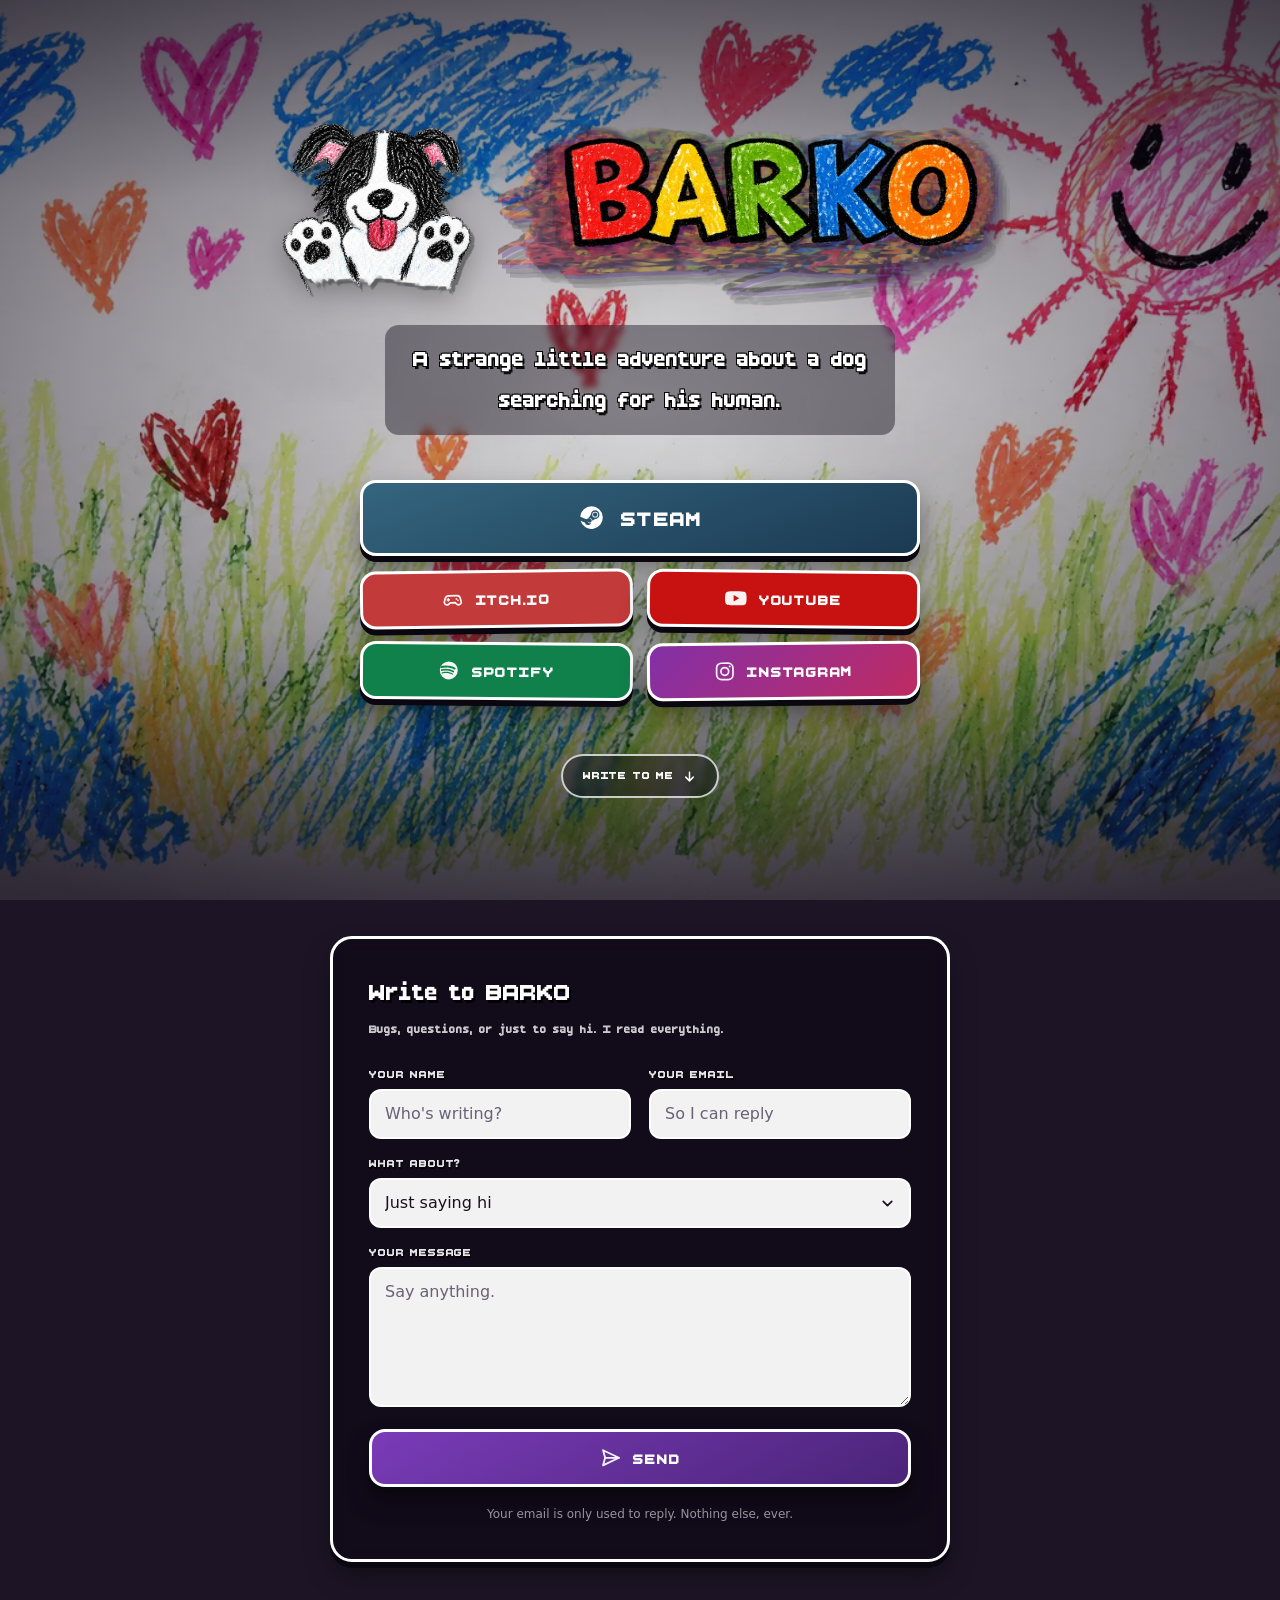
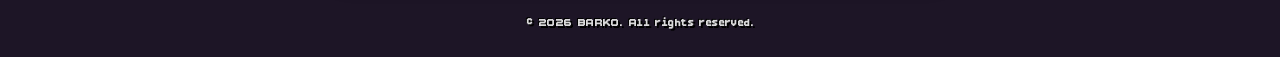
==== index.html @ c7843764 "Collega il pulsante Spotify alla pagina artista Puntava alla homepage di Spotify. Tolti dal link il " ====
<!DOCTYPE html>
<html lang="en">
<head>
    <meta charset="UTF-8">
    <meta name="viewport" content="width=device-width, initial-scale=1.0">

    <!-- Content-Security-Policy: la pagina può caricare risorse solo da
         se stessa e parlare via rete solo con FormSubmit. Niente script
         inline, niente plugin, niente richieste verso altri host. -->
    <meta http-equiv="Content-Security-Policy" content="
        default-src 'none';
        script-src 'self';
        style-src 'self';
        img-src 'self' data:;
        font-src 'self';
        connect-src https://formsubmit.co;
        form-action https://formsubmit.co;
        base-uri 'none';
        object-src 'none';
        manifest-src 'self';
        upgrade-insecure-requests;
    ">
    <meta name="referrer" content="strict-origin-when-cross-origin">

    <title>BARKO — a strange little adventure about a dog searching for his human</title>

    <meta name="description" content="BARKO is a strange little adventure about a dog searching for his human. Follow the game on Steam, itch.io, YouTube, Spotify and Instagram.">
    <meta name="theme-color" content="#1d1526">
    <link rel="canonical" href="https://barko.io/">

    <!-- Open Graph / social sharing -->
    <meta property="og:type" content="website">
    <meta property="og:site_name" content="BARKO">
    <meta property="og:title" content="BARKO">
    <meta property="og:description" content="A strange little adventure about a dog searching for his human.">
    <meta property="og:url" content="https://barko.io/">
    <meta property="og:image" content="https://barko.io/assets/og-image.jpg">
    <meta property="og:image:width" content="1200">
    <meta property="og:image:height" content="630">
    <meta property="og:image:alt" content="BARKO — a dog drawn in crayon next to the game logo.">
    <meta name="twitter:card" content="summary_large_image">
    <meta name="twitter:title" content="BARKO">
    <meta name="twitter:description" content="A strange little adventure about a dog searching for his human.">
    <meta name="twitter:image" content="https://barko.io/assets/og-image.jpg">

    <!-- Icons -->
    <link rel="icon" href="assets/favicon.ico" sizes="any">
    <link rel="apple-touch-icon" href="assets/apple-touch-icon.png">

    <!-- Priority resources -->
    <link rel="preload" href="assets/fonts/BoldPixels.ttf" as="font" type="font/ttf" crossorigin>
    <link rel="preload" href="assets/title.webp" as="image" type="image/webp" fetchpriority="high">
    <link rel="stylesheet" href="style.css">
</head>

<body>

    <!-- Decorative background layers -->
    <div class="backdrop" aria-hidden="true"></div>

    <main>

    <section class="screen">

    <!-- The human BARKO is looking for -->
    <picture class="human" aria-hidden="true">
        <source srcset="assets/human.webp" type="image/webp">
        <img src="assets/human.png" alt="" width="420" height="1078" loading="lazy" decoding="async">
    </picture>

    <div class="page">

        <section class="hero">

            <h1 class="visually-hidden">BARKO</h1>

            <div class="titlecard">
                <picture class="titlecard__dog">
                    <source srcset="assets/dog.webp" type="image/webp">
                    <img src="assets/dog.png" alt="BARKO, the dog you play as" width="480" height="431" fetchpriority="high" decoding="async">
                </picture>

                <picture class="titlecard__logo">
                    <source srcset="assets/title.webp" type="image/webp">
                    <img src="assets/title.png" alt="BARKO" width="1100" height="373" fetchpriority="high" decoding="async">
                </picture>
            </div>

            <p class="tagline">
                A strange little adventure about a dog<br>
                searching for his human.
            </p>

        </section>

        <nav class="links" aria-label="Official BARKO links">

            <a class="btn btn--primary" href="https://store.steampowered.com/" target="_blank" rel="noopener noreferrer">
                <svg class="btn__icon" viewBox="0 0 24 24" fill="currentColor" aria-hidden="true" focusable="false">
                    <path d="M11.98 2A10.02 10.02 0 0 0 2 11.19l5.36 2.21a2.83 2.83 0 0 1 1.6-.49l2.39-3.46v-.05a3.78 3.78 0 1 1 3.78 3.78h-.09l-3.41 2.43v.2a2.84 2.84 0 0 1-5.61.6l-3.83-1.59A10.02 10.02 0 1 0 11.98 2Zm-4.6 13.17 1.23.51a2.15 2.15 0 1 0 1.2-2.9l1.27.53a1.58 1.58 0 1 1-1.22 2.92l-2.48-1.06Zm7.75-8.24a2.52 2.52 0 1 0 0 5.04 2.52 2.52 0 0 0 0-5.04Zm0 .63a1.89 1.89 0 1 1 0 3.78 1.89 1.89 0 0 1 0-3.78Z"/>
                </svg>
                <span class="btn__label">Steam</span>
            </a>

            <div class="links__grid">

                <a class="btn btn--itch" href="https://fed511.itch.io/barko" target="_blank" rel="noopener noreferrer">
                    <svg class="btn__icon" viewBox="0 0 24 24" fill="none" stroke="currentColor" stroke-width="1.9" stroke-linecap="round" stroke-linejoin="round" aria-hidden="true" focusable="false">
                        <path d="M7.5 8h9a4 4 0 0 1 3.9 3.1l1 4.3A3.1 3.1 0 0 1 15.9 17l-1-1.2h-5.8L8 17a3.1 3.1 0 0 1-5.5-1.6l1-4.3A4 4 0 0 1 7.5 8Z"/>
                        <path d="M7 11.5v2M6 12.5h2"/>
                        <path d="M16 11.6h.01M17.6 13.2h.01"/>
                    </svg>
                    <span class="btn__label">itch.io</span>
                </a>

                <a class="btn btn--youtube" href="https://www.youtube.com/watch?v=PpvR8DuKXig" target="_blank" rel="noopener noreferrer">
                    <svg class="btn__icon" viewBox="0 0 24 24" fill="currentColor" aria-hidden="true" focusable="false">
                        <path d="M23.5 6.9a3.02 3.02 0 0 0-2.12-2.14C19.5 4.25 12 4.25 12 4.25s-7.5 0-9.38.51A3.02 3.02 0 0 0 .5 6.9C0 8.79 0 12 0 12s0 3.21.5 5.1a3.02 3.02 0 0 0 2.12 2.14c1.88.51 9.38.51 9.38.51s7.5 0 9.38-.51a3.02 3.02 0 0 0 2.12-2.14C24 15.21 24 12 24 12s0-3.21-.5-5.1ZM9.6 15.6V8.4l6.2 3.6-6.2 3.6Z"/>
                    </svg>
                    <span class="btn__label">YouTube</span>
                </a>

                <a class="btn btn--spotify" href="https://open.spotify.com/artist/7eoSUSZVnyztj8z1ankPFD" target="_blank" rel="noopener noreferrer">
                    <svg class="btn__icon" viewBox="0 0 24 24" fill="currentColor" aria-hidden="true" focusable="false">
                        <path d="M12 2a10 10 0 1 0 0 20 10 10 0 0 0 0-20Zm4.59 14.43a.75.75 0 0 1-1.03.25c-2.82-1.72-6.36-2.11-10.54-1.16a.75.75 0 1 1-.33-1.46c4.56-1.04 8.48-.59 11.64 1.34.35.22.47.68.26 1.03Zm1.22-2.72a.94.94 0 0 1-1.29.31c-3.23-1.98-8.15-2.56-11.96-1.4a.94.94 0 1 1-.55-1.79c4.36-1.32 9.78-.68 13.49 1.6.44.27.58.85.31 1.28Zm.11-2.84C14.05 8.57 7.6 8.36 3.9 9.49a1.12 1.12 0 1 1-.65-2.15C7.5 6.05 14.62 6.3 18.98 8.89a1.12 1.12 0 1 1-1.15 1.93l.09.05Z"/>
                    </svg>
                    <span class="btn__label">Spotify</span>
                </a>

                <a class="btn btn--instagram" href="https://www.instagram.com/feddd511/" target="_blank" rel="noopener noreferrer">
                    <svg class="btn__icon" viewBox="0 0 24 24" fill="none" stroke="currentColor" stroke-width="1.9" aria-hidden="true" focusable="false">
                        <rect x="2.9" y="2.9" width="18.2" height="18.2" rx="5.4"/>
                        <circle cx="12" cy="12" r="4.3"/>
                        <circle cx="17.5" cy="6.5" r="1.1" fill="currentColor" stroke="none"/>
                    </svg>
                    <span class="btn__label">Instagram</span>
                </a>

            </div>

        </nav>

        <a class="scroll-cue" href="#contact">
            <span>Write to me</span>
            <svg viewBox="0 0 24 24" fill="none" stroke="currentColor" stroke-width="2.4" stroke-linecap="round" stroke-linejoin="round" aria-hidden="true" focusable="false">
                <path d="M12 5v13M6 13l6 6 6-6"/>
            </svg>
        </a>

    </div>

    </section>


    <!-- =====================================================
         MESSAGGI
         L'indirizzo di destinazione non compare da nessuna
         parte: FormSubmit lo tiene dietro al codice anonimo
         qui sotto in action="".
         ===================================================== -->

    <section class="contact" id="contact">

        <div class="card">

            <h2 class="card__title">Write to BARKO</h2>
            <p class="card__hint">Bugs, questions, or just to say hi. I read everything.</p>

            <form
                class="form"
                id="contact-form"
                action="https://formsubmit.co/082b51bbd23cfe7b1f72c41df893bd88"
                method="POST"
            >

                <!-- Impostazioni FormSubmit -->
                <input type="hidden" name="_subject" value="New message from barko.io">
                <input type="hidden" name="_template" value="table">
                <input type="hidden" name="_captcha" value="false">
                <input type="hidden" name="_next" value="https://barko.io/thanks.html">

                <!-- Trappola antispam: invisibile agli umani, i bot la compilano -->
                <div class="honeypot" aria-hidden="true">
                    <label for="company">Leave this field empty</label>
                    <input type="text" id="company" name="_honey" tabindex="-1" autocomplete="off">
                </div>

                <div class="form__row">
                    <div class="field">
                        <label for="name">Your name</label>
                        <input type="text" id="name" name="name" required maxlength="80" autocomplete="name" placeholder="Who's writing?">
                    </div>

                    <div class="field">
                        <label for="email">Your email</label>
                        <input type="email" id="email" name="email" required maxlength="120" autocomplete="email" placeholder="So I can reply">
                    </div>
                </div>

                <div class="field">
                    <label for="topic">What about?</label>
                    <select id="topic" name="topic">
                        <option value="Just saying hi">Just saying hi</option>
                        <option value="Bug report">I found a bug</option>
                        <option value="Press / content creator">Press &amp; content creators</option>
                        <option value="Business / collaboration">Business &amp; collaborations</option>
                        <option value="Something else">Something else</option>
                    </select>
                </div>

                <div class="field">
                    <label for="message">Your message</label>
                    <textarea id="message" name="message" rows="5" required maxlength="3000" placeholder="Say anything."></textarea>
                </div>

                <button class="btn btn--send" type="submit">
                    <svg class="btn__icon" viewBox="0 0 24 24" fill="none" stroke="currentColor" stroke-width="2" stroke-linecap="round" stroke-linejoin="round" aria-hidden="true" focusable="false">
                        <path d="M3.4 3.6 21 12 3.4 20.4l2.3-8.4-2.3-8.4Z"/>
                        <path d="M5.7 12H21"/>
                    </svg>
                    <span class="btn__label" data-idle="Send">Send</span>
                </button>

                <p class="form__note">Your email is only used to reply. Nothing else, ever.</p>

                <p class="form__status" id="form-status" role="status" aria-live="polite"></p>

            </form>

        </div>

    </section>

    </main>

    <footer class="footer">
        <p>© 2026 BARKO. All rights reserved.</p>
    </footer>


    <script src="app.js" defer></script>

</body>
</html>
---- style.css ----
/* =========================================================
   BARKO — style.css
   ========================================================= */

@font-face {
    font-family: "BoldPixels";
    src: url("assets/fonts/BoldPixels.ttf") format("truetype");
    font-weight: normal;
    font-style: normal;
    font-display: swap;
}


/* =========================================================
   TOKEN
   ========================================================= */

:root {
    --ink: #0b0710;
    --paper: #ffffff;

    --steam-a: #35657f;
    --steam-b: #1b3a52;
    --itch: #c33a3a;
    --youtube: #c81111;
    --spotify: #10814a;
    --instagram-a: #8330a8;
    --instagram-b: #bf2b62;

    --border: 3px;
    --radius: 16px;
    --lift: 6px;

    --col: 720px;

    --shadow-hard: 0 var(--lift) 0 var(--ink);
    --shadow-soft: 0 14px 26px rgba(0, 0, 0, 0.4);

    --sticker:
        drop-shadow(3px 4px 0 rgba(0, 0, 0, 0.32))
        drop-shadow(0 10px 14px rgba(0, 0, 0, 0.28));
}


/* =========================================================
   RESET
   ========================================================= */

*,
*::before,
*::after {
    box-sizing: border-box;
    margin: 0;
    padding: 0;
}

html {
    scroll-behavior: smooth;
    -webkit-text-size-adjust: 100%;
}

img,
svg {
    display: block;
    max-width: 100%;
}

body {
    position: relative;
    isolation: isolate;

    min-height: 100vh;
    min-height: 100svh;
    padding: 0 clamp(16px, 4vw, 40px) clamp(20px, 3vh, 34px);

    display: flex;
    flex-direction: column;
    align-items: center;

    overflow-x: hidden;

    font-family: "BoldPixels", ui-monospace, "Courier New", monospace;
    color: var(--paper);
    background-color: #1d1526;
}

.visually-hidden {
    position: absolute;
    width: 1px;
    height: 1px;
    overflow: hidden;
    clip-path: inset(50%);
    white-space: nowrap;
}


/* =========================================================
   SFONDO
   Livello dedicato: l'immagine sotto, la vignettatura sopra.
   Serve a far risaltare il testo senza spegnere il disegno.
   ========================================================= */

.backdrop {
    position: fixed;
    inset: 0;
    z-index: -1;

    background-image: url("assets/bg-1280.jpg");
    background-image: image-set(
        url("assets/bg-1280.webp") type("image/webp"),
        url("assets/bg-1280.jpg") type("image/jpeg")
    );
    background-repeat: no-repeat;
    background-position: center;
    background-size: cover;
}

.backdrop::after {
    content: "";

    position: absolute;
    inset: 0;

    background:
        radial-gradient(
            ellipse 80% 65% at 50% 45%,
            rgba(12, 6, 20, 0.10) 0%,
            rgba(12, 6, 20, 0.42) 55%,
            rgba(12, 6, 20, 0.72) 100%
        ),
        linear-gradient(
            to bottom,
            rgba(12, 6, 20, 0.30) 0%,
            rgba(12, 6, 20, 0) 22%,
            rgba(12, 6, 20, 0) 70%,
            rgba(12, 6, 20, 0.45) 100%
        );
}

@media (min-width: 1281px) {
    .backdrop {
        background-image: url("assets/bg-1920.jpg");
        background-image: image-set(
            url("assets/bg-1920.webp") type("image/webp"),
            url("assets/bg-1920.jpg") type("image/jpeg")
        );
    }
}

@media (max-width: 700px) {
    .backdrop {
        background-image: url("assets/bg-800.jpg");
        background-image: image-set(
            url("assets/bg-800.webp") type("image/webp"),
            url("assets/bg-800.jpg") type("image/jpeg")
        );
    }
}


/* =========================================================
   LA BAMBINA
   Sta fuori dalla colonna dei contenuti, dal lato opposto
   al cane: il cane cerca, lei è dall'altra parte della pagina.
   ========================================================= */

.human {
    position: absolute;
    right: clamp(-14px, 1vw, 40px);
    bottom: clamp(6px, 3vh, 40px);
    z-index: 0;

    display: block;

    pointer-events: none;
    user-select: none;

    filter: var(--sticker);
    animation: sway 7s ease-in-out infinite alternate;
}

.human img {
    width: auto;
    height: clamp(150px, 34vh, 320px);
}

@keyframes sway {
    from { transform: translateY(0)    rotate(-1.2deg); }
    to   { transform: translateY(-8px) rotate(1.2deg); }
}


/* =========================================================
   COLONNA DEI CONTENUTI
   ========================================================= */

main {
    width: 100%;
    display: flex;
    flex: 1;
    flex-direction: column;
    align-items: center;
}


/* La prima schermata: occupa esattamente l'altezza della finestra,
   così la pagina si apre sempre sulla stessa inquadratura. */

.screen {
    position: relative;
    z-index: 1;

    width: 100%;
    min-height: 100vh;
    min-height: 100svh;
    padding: clamp(20px, 4vw, 48px) 0 clamp(16px, 3vh, 30px);

    display: flex;
    flex-direction: column;
    align-items: center;
    justify-content: center;
}

.page {
    position: relative;
    z-index: 1;

    width: 100%;
    max-width: var(--col);

    display: flex;
    flex-direction: column;
    align-items: center;
    gap: clamp(26px, 5vh, 46px);
}


/* Invito a scorrere */

.scroll-cue {
    display: inline-flex;
    align-items: center;
    gap: 8px;

    min-height: 44px;              /* area toccabile piena su telefono */
    margin-top: clamp(-6px, 1vh, 10px);
    padding: 10px 20px;

    border: 2px solid rgba(255, 255, 255, 0.75);
    border-radius: 999px;

    color: #ffffff;
    font-size: clamp(12px, 1.1vw, 14px);
    letter-spacing: 0.06em;
    text-transform: uppercase;
    text-decoration: none;

    background-color: rgba(12, 6, 20, 0.4);
    backdrop-filter: blur(3px);
    -webkit-backdrop-filter: blur(3px);

    transition: transform 160ms ease, background-color 160ms ease;
}

.scroll-cue svg {
    width: 15px;
    height: 15px;
    animation: nudge 1.9s ease-in-out infinite;
}

.scroll-cue:hover {
    transform: translateY(3px);
    border-color: #ffffff;
    background-color: rgba(12, 6, 20, 0.72);
}

.scroll-cue:focus-visible {
    outline: 4px solid #ffe14d;
    outline-offset: 4px;
}

@keyframes nudge {
    0%, 60%, 100% { transform: translateY(0); }
    30%           { transform: translateY(4px); }
}


/* =========================================================
   HERO
   ========================================================= */

.hero {
    width: 100%;
    text-align: center;
}

.titlecard {
    display: flex;
    align-items: center;
    justify-content: center;

    gap: clamp(10px, 2.5vw, 26px);
}

.titlecard__dog {
    flex-shrink: 0;
    filter: var(--sticker);
    animation: bob 3.4s ease-in-out infinite alternate;
}

.titlecard__dog img {
    width: clamp(78px, 15vw, 190px);
    height: auto;
}

.titlecard__logo {
    filter:
        drop-shadow(4px 4px 0 rgba(86, 48, 141, 0.85))
        drop-shadow(8px 9px 0 rgba(0, 0, 0, 0.45));
}

.titlecard__logo img {
    width: clamp(190px, 40vw, 500px);
    height: auto;
}

@keyframes bob {
    from { transform: translateY(3px)  rotate(-1deg); }
    to   { transform: translateY(-6px) rotate(1.5deg); }
}


/* Tagline: pannello scuro sfocato, così il testo resta
   leggibile sopra i pastelli senza coprire il disegno. */

.tagline {
    width: fit-content;
    max-width: 100%;
    margin: clamp(20px, 3.5vh, 34px) auto 0;
    padding: clamp(10px, 1.6vh, 16px) clamp(16px, 3vw, 28px);

    border-radius: 14px;

    font-size: clamp(15px, 2.4vw, 28px);
    line-height: 1.45;
    text-wrap: balance;

    background-color: rgba(12, 6, 20, 0.42);
    backdrop-filter: blur(3px);
    -webkit-backdrop-filter: blur(3px);

    text-shadow:
        2px 3px 0 rgba(0, 0, 0, 0.9),
        -1px -1px 0 #000,
        1px -1px 0 #000,
        -1px 1px 0 #000;
}


/* =========================================================
   LINK
   Gerarchia: Steam è la destinazione principale,
   il resto è un blocco secondario a due colonne.
   ========================================================= */

.links {
    width: 100%;
    max-width: 560px;

    display: flex;
    flex-direction: column;
    gap: clamp(10px, 1.6vh, 16px);
}

.links__grid {
    display: grid;
    grid-template-columns: repeat(2, minmax(0, 1fr));
    gap: clamp(10px, 1.6vh, 16px);
}


/* =========================================================
   PULSANTI
   ========================================================= */

.btn {
    position: relative;

    min-height: 58px;
    padding: 14px 18px;

    display: flex;
    align-items: center;
    justify-content: center;
    gap: 12px;

    border: var(--border) solid var(--paper);
    border-radius: var(--radius);

    color: var(--paper);
    text-decoration: none;

    /* <button> non eredita il font: senza questo "Send" esce col font di sistema */
    font: inherit;
    background-color: transparent;
    cursor: pointer;

    box-shadow: var(--shadow-hard), var(--shadow-soft);

    transition:
        transform 160ms ease,
        box-shadow 160ms ease,
        filter 160ms ease;
}

.btn__icon {
    width: 1.35em;
    height: 1.35em;
    flex-shrink: 0;
    opacity: 0.95;
}

.btn__label {
    font-size: clamp(14px, 1.6vw, 19px);
    letter-spacing: 0.04em;
    text-transform: uppercase;
    line-height: 1;
    padding-top: 0.15em; /* compensa la baseline del font pixel */
}

.btn:hover {
    transform: translateY(-4px) rotate(0deg);
    filter: brightness(1.12);
    box-shadow: 0 10px 0 var(--ink), 0 20px 30px rgba(0, 0, 0, 0.48);
}

.btn:active {
    transform: translateY(4px) rotate(0deg);
    box-shadow: 0 2px 0 var(--ink), 0 6px 12px rgba(0, 0, 0, 0.35);
}

.btn:focus-visible {
    outline: 4px solid #ffe14d;
    outline-offset: 5px;
}


/* Il pulsante principale */

.btn--primary {
    min-height: 76px;
    gap: 16px;

    background-image: linear-gradient(160deg, var(--steam-a), var(--steam-b));
}

.btn--primary .btn__icon {
    width: 1.7em;
    height: 1.7em;
    opacity: 1;
}

.btn--primary .btn__label {
    font-size: clamp(19px, 2.4vw, 27px);
}


/* Leggera rotazione "adesivo": ogni pulsante è appiccicato
   storto, come su un quaderno. */

.btn--itch      { background-color: var(--itch);    transform: rotate(-0.7deg); }
.btn--youtube   { background-color: var(--youtube); transform: rotate(0.6deg); }
.btn--spotify   { background-color: var(--spotify); transform: rotate(0.5deg); }
.btn--instagram { transform: rotate(-0.6deg);
    background-image: linear-gradient(135deg, var(--instagram-a), var(--instagram-b));
}


/* =========================================================
   BOX MESSAGGI
   ========================================================= */

.contact {
    position: relative;
    z-index: 1;

    width: 100%;
    padding: clamp(16px, 4vh, 40px) 0 clamp(30px, 6vh, 64px);

    display: flex;
    justify-content: center;
}

.card {
    width: 100%;
    max-width: 620px;
    padding: clamp(20px, 4vw, 36px);

    border: var(--border) solid var(--paper);
    border-radius: 22px;

    background-color: rgba(12, 6, 20, 0.62);
    backdrop-filter: blur(7px);
    -webkit-backdrop-filter: blur(7px);

    box-shadow: var(--shadow-hard), var(--shadow-soft);
}

.card--center {
    text-align: center;
}

.card__actions {
    margin-top: 22px;
}

.btn--narrow {
    max-width: 260px;
    margin-inline: auto;
}

.card__title {
    font-size: clamp(20px, 3vw, 30px);
    font-weight: normal;
    line-height: 1.2;

    text-shadow: 2px 3px 0 rgba(0, 0, 0, 0.75);
}

.card__hint {
    margin-top: 8px;

    font-size: clamp(12px, 1.4vw, 15px);
    line-height: 1.5;
    color: rgba(255, 255, 255, 0.78);
}


/* Campi */

.form {
    margin-top: clamp(18px, 3vh, 26px);

    display: flex;
    flex-direction: column;
    gap: clamp(12px, 2vh, 18px);
}

.form__row {
    display: grid;
    grid-template-columns: repeat(2, minmax(0, 1fr));
    gap: clamp(12px, 2vh, 18px);
}

.field {
    display: flex;
    flex-direction: column;
    gap: 7px;
}

.field label {
    /* minimo 13px: sotto, il font a pixel diventa faticoso su telefono */
    font-size: clamp(13px, 1.2vw, 14px);
    letter-spacing: 0.06em;
    text-transform: uppercase;
    color: rgba(255, 255, 255, 0.9);

    text-shadow: 1px 2px 0 rgba(0, 0, 0, 0.65);
}

.field input,
.field select,
.field textarea {
    width: 100%;
    padding: 12px 14px;

    border: 2px solid rgba(255, 255, 255, 0.85);
    border-radius: 12px;

    /* 16px evita lo zoom automatico di Safari su iPhone */
    font-family: ui-sans-serif, system-ui, "Segoe UI", Arial, sans-serif;
    font-size: 16px;
    line-height: 1.4;
    color: #17101f;

    background-color: rgba(255, 255, 255, 0.95);

    transition: border-color 140ms ease, box-shadow 140ms ease;
}

.field textarea {
    min-height: 118px;
    resize: vertical;
}

.field select {
    appearance: none;
    -webkit-appearance: none;

    padding-right: 40px;

    background-image: url("data:image/svg+xml,%3Csvg xmlns='http://www.w3.org/2000/svg' viewBox='0 0 24 24' fill='none' stroke='%2317101f' stroke-width='2.4' stroke-linecap='round' stroke-linejoin='round'%3E%3Cpath d='m6 9 6 6 6-6'/%3E%3C/svg%3E");
    background-repeat: no-repeat;
    background-position: right 13px center;
    background-size: 17px;
}

.field input::placeholder,
.field textarea::placeholder {
    color: #6b6076;
}

.field input:focus,
.field select:focus,
.field textarea:focus {
    outline: none;
    border-color: #ffe14d;
    box-shadow: 0 0 0 4px rgba(255, 225, 77, 0.45);
}

.field input:focus-visible,
.field select:focus-visible,
.field textarea:focus-visible {
    outline: 3px solid #ffe14d;
    outline-offset: 2px;
}


/* Trappola antispam */

.honeypot {
    position: absolute;
    width: 1px;
    height: 1px;
    overflow: hidden;
    clip-path: inset(50%);
    white-space: nowrap;
}


/* Pulsante di invio */

.btn--send {
    margin-top: 4px;
    background-image: linear-gradient(150deg, #7a3bb8, #4a2478);
}

.btn--send[disabled] {
    cursor: progress;
    filter: saturate(0.55);
    transform: none;
}


.form__note {
    font-family: ui-sans-serif, system-ui, "Segoe UI", Arial, sans-serif;
    font-size: 12px;
    line-height: 1.5;
    text-align: center;
    color: rgba(255, 255, 255, 0.6);
}

.form__status {
    margin-top: -4px;

    font-size: clamp(12px, 1.3vw, 14px);
    line-height: 1.5;
    text-align: center;
}

.form__status:empty {
    display: none;
}

.form__status.is-ok {
    color: #8ff0ae;
    text-shadow: 1px 2px 0 rgba(0, 0, 0, 0.7);
}

.form__status.is-error {
    color: #ffc9c9;
    text-shadow: 1px 2px 0 rgba(0, 0, 0, 0.7);
}


/* =========================================================
   FOOTER
   ========================================================= */

.footer {
    position: relative;
    z-index: 1;

    width: 100%;
    text-align: center;
}

.footer p {
    font-size: clamp(12px, 1.1vw, 14px);
    letter-spacing: 0.03em;
    color: rgba(255, 255, 255, 0.85);

    text-shadow: 2px 2px 0 #000, -1px -1px 0 #000;
}


/* =========================================================
   SCHERMI STRETTI
   ========================================================= */

@media (max-width: 620px) {
    body {
        padding-top: 26px;
        padding-bottom: 26px;
        gap: 22px;
    }

    .human {
        right: 2px;
    }

    .human img {
        height: clamp(120px, 22vh, 190px);
        opacity: 0.92;
    }

    .btn {
        min-height: 52px;
        padding: 12px 10px;
        gap: 9px;
    }

    .btn--primary {
        min-height: 66px;
    }

    .btn__label {
        font-size: 14px;
    }

    .btn--primary .btn__label {
        font-size: 19px;
    }

    .tagline {
        font-size: 15px;
    }

    /* Un campo per riga: due colonne su telefono sono strette */
    .form__row {
        grid-template-columns: 1fr;
    }

    /* La bambina resta dietro al contenuto, non davanti ai pulsanti */
    .human {
        bottom: 0;
    }
}


/* Telefoni molto stretti: restiamo su due colonne — impilare i cinque
   pulsanti spingerebbe l'invito a scorrere sotto il bordo dello schermo. */

@media (max-width: 349px) {
    .btn {
        padding: 12px 6px;
        gap: 7px;
    }

    .btn__label {
        font-size: 12px;
        letter-spacing: 0.02em;
    }

    .btn__icon {
        width: 1.2em;
        height: 1.2em;
    }

    .links,
    .links__grid {
        gap: 9px;
    }

    .human img {
        height: 105px;
    }
}


/* Schermi molto grandi: la composizione respira di più */

@media (min-width: 1600px) and (min-height: 900px) {
    .titlecard__dog img  { width: 220px; }
    .titlecard__logo img { width: 580px; }
    .tagline             { font-size: 31px; }
    .links               { max-width: 620px; }
    .human img           { height: min(38vh, 380px); }
}


/* Schermi bassi e larghi (es. laptop 1280×720) */

@media (max-height: 780px) and (min-width: 621px) {
    .titlecard__dog img { width: clamp(70px, 11vw, 140px); }
    .titlecard__logo img { width: clamp(180px, 30vw, 380px); }
    .btn--primary { min-height: 64px; }
    .btn { min-height: 50px; }
}


/* =========================================================
   TELEFONO IN ORIZZONTALE
   Poca altezza e molta larghezza: la prima schermata passa
   su due colonne invece di allungarsi e finire tagliata.
   Va dopo il blocco qui sopra: quello copre anche i telefoni
   in orizzontale, quindi queste misure devono vincere.
   ========================================================= */

@media (max-height: 560px) and (min-width: 620px) and (orientation: landscape) {

    .page {
        max-width: 980px;

        display: grid;
        grid-template-columns: minmax(0, 1fr) minmax(0, 360px);
        align-items: center;
        gap: clamp(20px, 3vw, 44px) clamp(18px, 3vw, 40px);
    }

    .hero        { grid-column: 1; }
    .links       { grid-column: 2; max-width: none; }
    .scroll-cue  { grid-column: 1 / -1; justify-self: center; }

    .titlecard__dog img  { width: clamp(58px, 8vw, 100px); }
    .titlecard__logo img { width: clamp(150px, 24vw, 290px); }

    .tagline {
        margin-top: 14px;
        padding: 8px 14px;
        font-size: clamp(12px, 1.6vw, 16px);
    }

    .btn          { min-height: 44px; }
    .btn--primary { min-height: 54px; }
    .btn--primary .btn__label { font-size: 18px; }

    /* Non c'è spazio laterale: la bambina resta fuori */
    .human { display: none; }

    .contact { padding-top: 34px; }
}


/* =========================================================
   ACCESSIBILITÀ
   ========================================================= */

@media (prefers-reduced-motion: reduce) {
    html {
        scroll-behavior: auto;
    }

    *,
    *::before,
    *::after {
        animation: none !important;
        transition: none !important;
    }
}

@media (prefers-contrast: more) {
    .backdrop::after {
        background: rgba(12, 6, 20, 0.72);
    }

    .tagline {
        background-color: rgba(12, 6, 20, 0.8);
    }
}
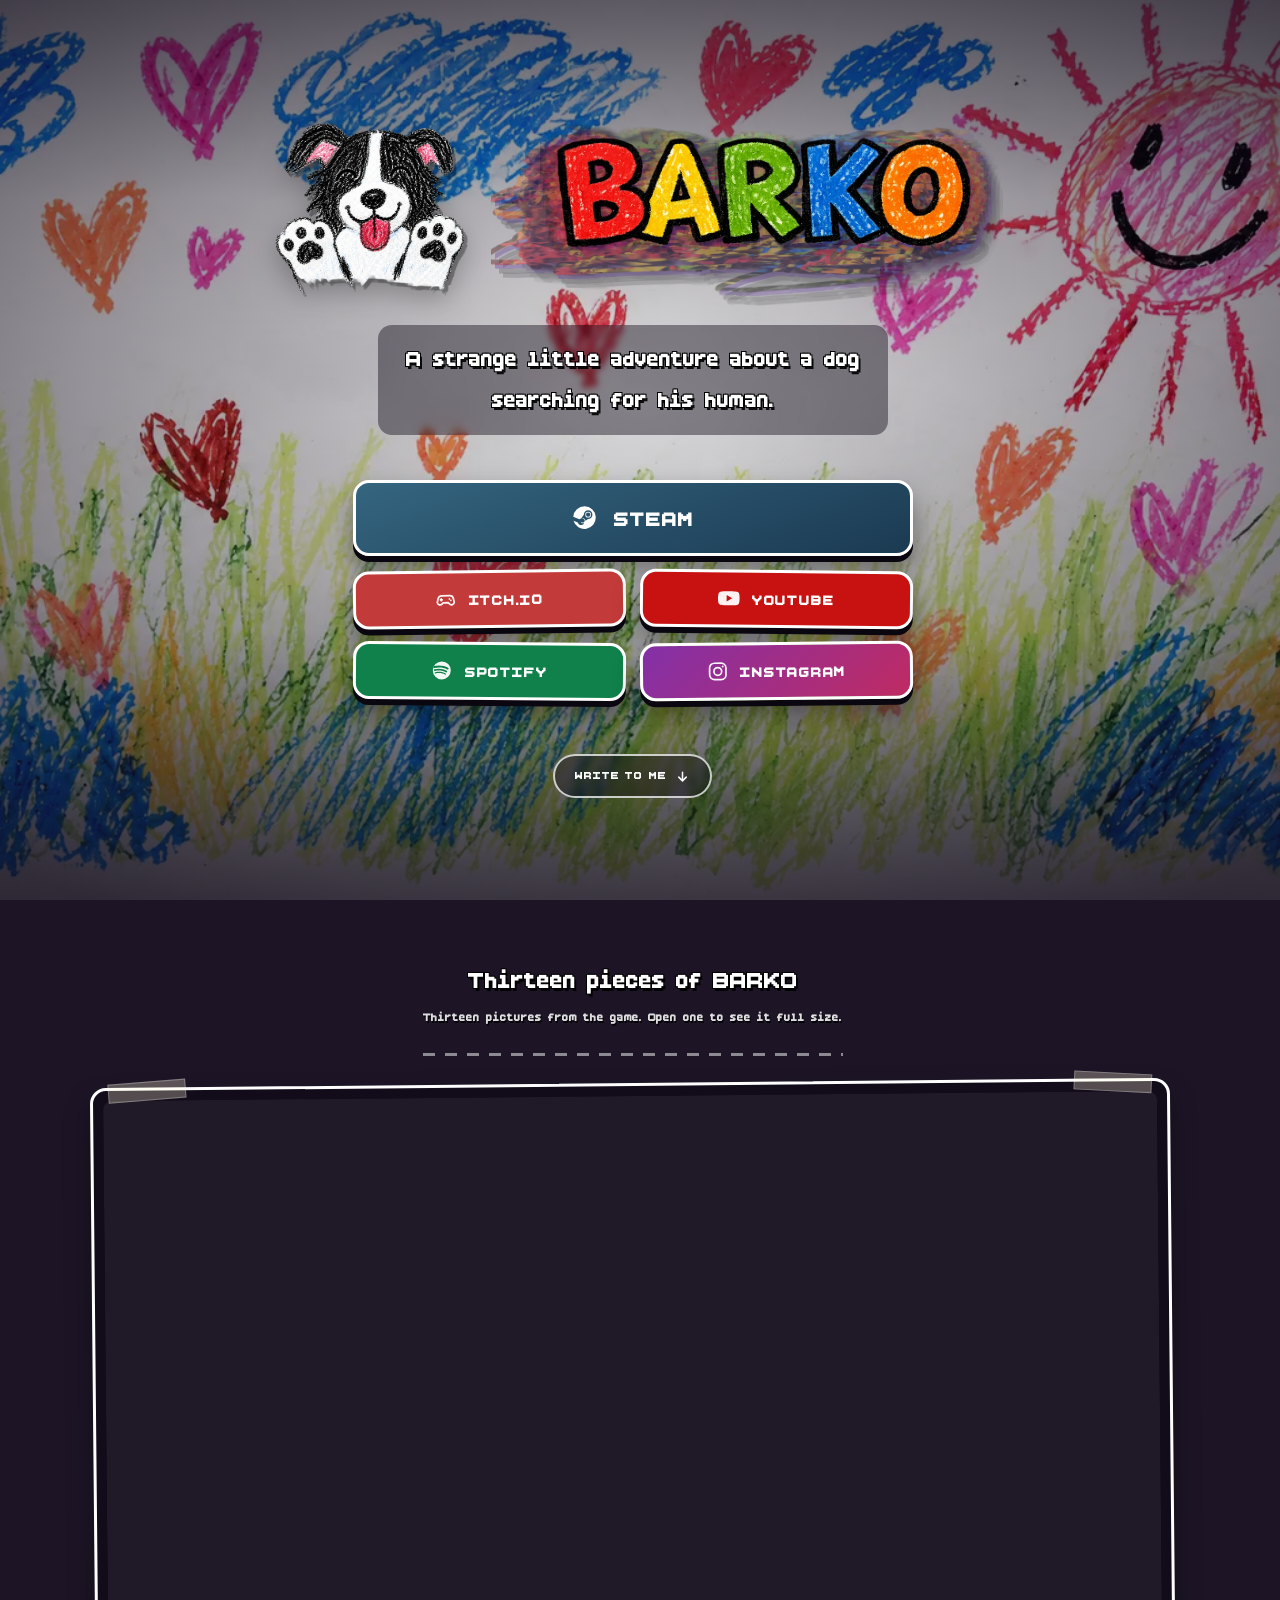
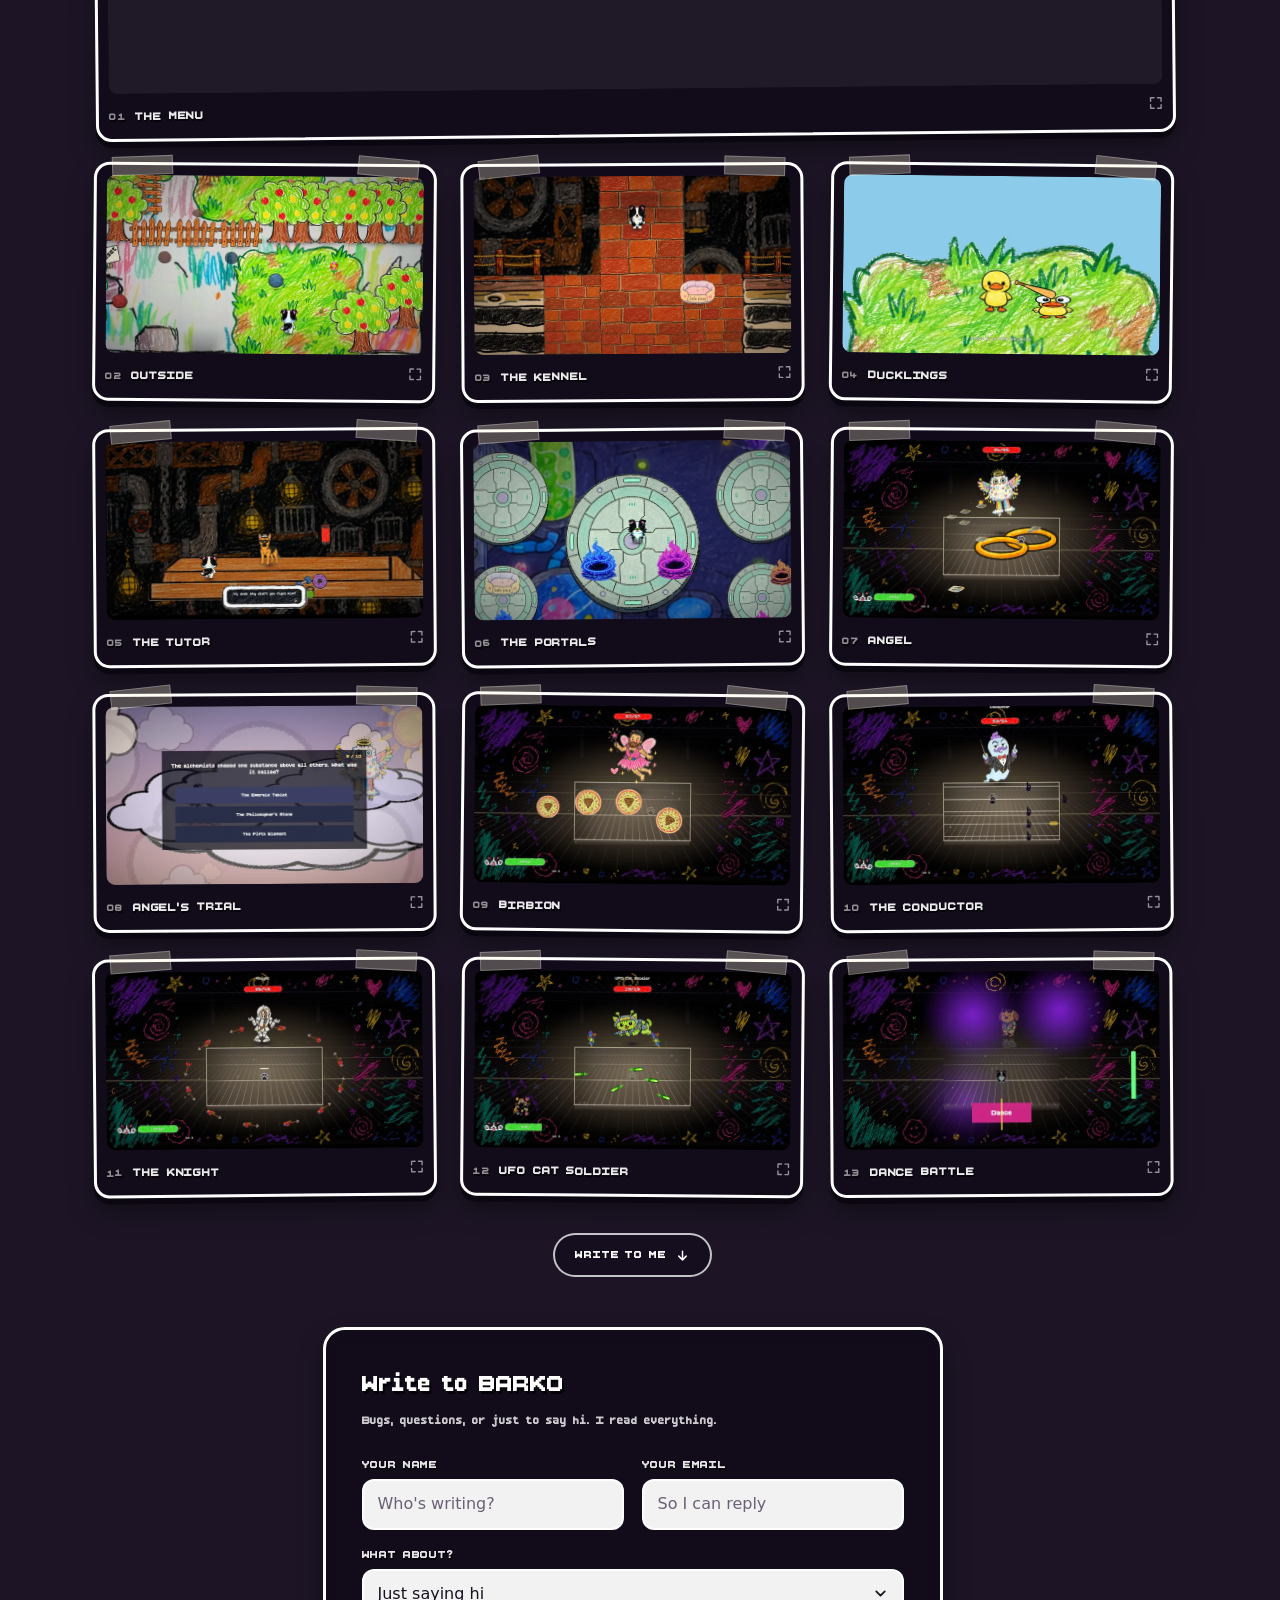
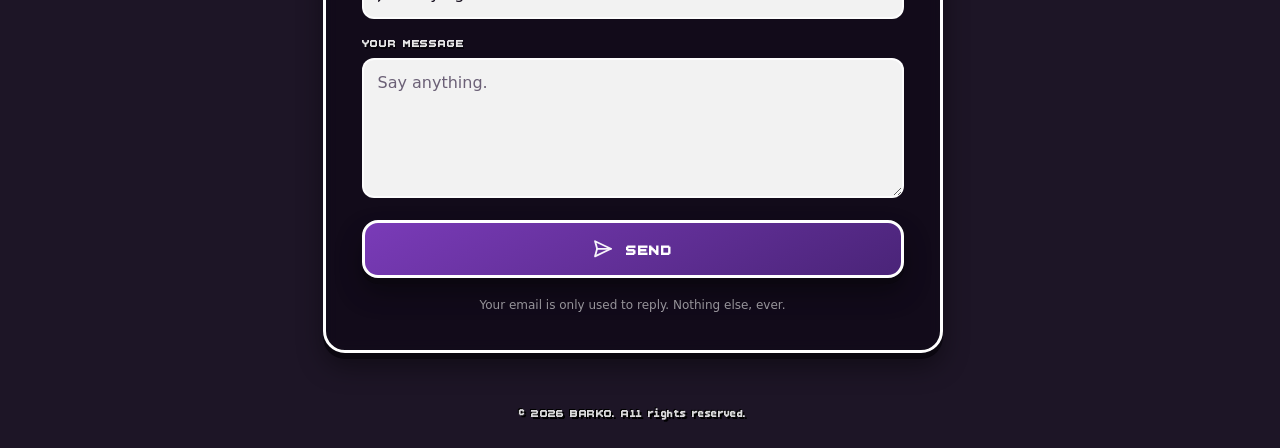
==== commit fe0db171: "Aggiunge la galleria: tredici schermate del gioco Una griglia di riquadri attaccati con lo scotch, c" ====
--- a/index.html
+++ b/index.html
@@ -153,6 +153,320 @@
 
 
     <!-- =====================================================
+         GALLERIA
+         Tredici schermate 16:9. Ogni riquadro è soltanto un
+         link all'immagine grande: senza JavaScript funziona
+         lo stesso, il browser la apre in una scheda nuova.
+         Con JavaScript app.js costruisce un <dialog> nativo
+         e mostra la stessa immagine qui dentro.
+
+         La prima occupa la riga intera (grid-column: 1 / -1).
+         Non è decorazione: le altre dodici si dividono esatte
+         in 4 righe da 3, 6 da 2 o 12 da 1, quindi nessuna riga
+         resta monca a nessuna larghezza. E "1 / -1" su una
+         griglia a colonna singola vale una colonna sola, così
+         non può inventare una seconda colonna implicita e far
+         scorrere la pagina di lato.
+         ===================================================== -->
+
+    <section class="shots" id="shots" aria-labelledby="shots-title">
+
+        <div class="shots__head">
+            <h2 class="shots__title" id="shots-title">Thirteen pieces of BARKO</h2>
+            <p class="shots__hint">Thirteen pictures from the game. Open one to see it full size.</p>
+        </div>
+
+        <ul class="shots__grid" id="shots-grid" role="list">
+
+            <li class="shots__cell shots__cell--lead">
+                <a class="shot" href="assets/shots/01-menu-1280.jpg" target="_blank" rel="noopener"
+                   data-cap="The menu — Continue, New Game, Settings, Quit. Four ways into the same walk.">
+                    <picture>
+                        <source type="image/webp"
+                                srcset="assets/shots/01-menu-640.webp 640w, assets/shots/01-menu-1280.webp 1280w, assets/shots/01-menu-1920.webp 1920w"
+                                sizes="(min-width: 1600px) 1240px, (min-width: 901px) 1030px, (min-width: 621px) 90vw, calc(100vw - 58px)">
+                        <img class="shot__img" src="assets/shots/01-menu-640.jpg"
+                             srcset="assets/shots/01-menu-640.jpg 640w, assets/shots/01-menu-1280.jpg 1280w"
+                             sizes="(min-width: 1600px) 1240px, (min-width: 901px) 1030px, (min-width: 621px) 90vw, calc(100vw - 58px)"
+                             width="1920" height="1080" loading="lazy" decoding="async"
+                             alt="The BARKO title screen, drawn in crayon on white paper: the logo in fat coloured letters, a black and white dog with its paws up, a grinning red sun, a girl in a pink dress at the top left, and the menu down the side — Continue, New Game, Settings, Quit.">
+                    </picture>
+                    <span class="shot__cap">
+                        <span class="shot__no" aria-hidden="true">01</span>
+                        <span class="shot__name">The menu</span>
+                        <span class="visually-hidden">— open full size, picture 1 of 13</span>
+                    </span>
+                </a>
+            </li>
+
+            <li class="shots__cell">
+                <a class="shot" href="assets/shots/02-crayon-world-1280.jpg" target="_blank" rel="noopener"
+                   data-cap="Outside — a fence, some apple trees, and a smell worth following.">
+                    <picture>
+                        <source type="image/webp"
+                                srcset="assets/shots/02-crayon-world-640.webp 640w, assets/shots/02-crayon-world-1280.webp 1280w, assets/shots/02-crayon-world-1920.webp 1920w"
+                                sizes="(min-width: 1600px) 372px, (min-width: 901px) 320px, (min-width: 621px) 44vw, calc(100vw - 58px)">
+                        <img class="shot__img" src="assets/shots/02-crayon-world-640.jpg"
+                             srcset="assets/shots/02-crayon-world-640.jpg 640w, assets/shots/02-crayon-world-1280.jpg 1280w"
+                             sizes="(min-width: 1600px) 372px, (min-width: 901px) 320px, (min-width: 621px) 44vw, calc(100vw - 58px)"
+                             width="1920" height="1080" loading="lazy" decoding="async"
+                             alt="An outdoor level drawn entirely in crayon: a wooden picket fence, rows of apple trees heavy with red and yellow apples, thick scribbled bushes, and the dog standing small in the green.">
+                    </picture>
+                    <span class="shot__cap">
+                        <span class="shot__no" aria-hidden="true">02</span>
+                        <span class="shot__name">Outside</span>
+                        <span class="visually-hidden">— open full size, picture 2 of 13</span>
+                    </span>
+                </a>
+            </li>
+
+            <li class="shots__cell">
+                <a class="shot" href="assets/shots/03-kennel-1280.jpg" target="_blank" rel="noopener"
+                   data-cap="The kennel — red bricks, an old dog bed, and a sign that says Safe place.">
+                    <picture>
+                        <source type="image/webp"
+                                srcset="assets/shots/03-kennel-640.webp 640w, assets/shots/03-kennel-1280.webp 1280w, assets/shots/03-kennel-1920.webp 1920w"
+                                sizes="(min-width: 1600px) 372px, (min-width: 901px) 320px, (min-width: 621px) 44vw, calc(100vw - 58px)">
+                        <img class="shot__img" src="assets/shots/03-kennel-640.jpg"
+                             srcset="assets/shots/03-kennel-640.jpg 640w, assets/shots/03-kennel-1280.jpg 1280w"
+                             sizes="(min-width: 1600px) 372px, (min-width: 901px) 320px, (min-width: 621px) 44vw, calc(100vw - 58px)"
+                             width="1920" height="1080" loading="lazy" decoding="async"
+                             alt="Red brick platforms stacked in a dark industrial room full of pipes and machinery. The dog stands on a high ledge; below on the right sits a pink dog bed with a label reading Safe place.">
+                    </picture>
+                    <span class="shot__cap">
+                        <span class="shot__no" aria-hidden="true">03</span>
+                        <span class="shot__name">The kennel</span>
+                        <span class="visually-hidden">— open full size, picture 3 of 13</span>
+                    </span>
+                </a>
+            </li>
+
+            <li class="shots__cell">
+                <a class="shot" href="assets/shots/04-ducklings-1280.jpg" target="_blank" rel="noopener"
+                   data-cap="Ducklings — nothing happens here. Press E when you can bear to leave.">
+                    <picture>
+                        <source type="image/webp"
+                                srcset="assets/shots/04-ducklings-640.webp 640w, assets/shots/04-ducklings-1280.webp 1280w, assets/shots/04-ducklings-1920.webp 1920w"
+                                sizes="(min-width: 1600px) 372px, (min-width: 901px) 320px, (min-width: 621px) 44vw, calc(100vw - 58px)">
+                        <img class="shot__img" src="assets/shots/04-ducklings-640.jpg"
+                             srcset="assets/shots/04-ducklings-640.jpg 640w, assets/shots/04-ducklings-1280.jpg 1280w"
+                             sizes="(min-width: 1600px) 372px, (min-width: 901px) 320px, (min-width: 621px) 44vw, calc(100vw - 58px)"
+                             width="1920" height="1080" loading="lazy" decoding="async"
+                             alt="Two crayon ducklings standing on a mound of green grass under a flat blue sky. One is a plain yellow duckling; the other has enormous googly eyes and a long beak. A small prompt at the bottom reads Press E to stop watching.">
+                    </picture>
+                    <span class="shot__cap">
+                        <span class="shot__no" aria-hidden="true">04</span>
+                        <span class="shot__name">Ducklings</span>
+                        <span class="visually-hidden">— open full size, picture 4 of 13</span>
+                    </span>
+                </a>
+            </li>
+
+            <li class="shots__cell">
+                <a class="shot" href="assets/shots/05-tutor-1280.jpg" target="_blank" rel="noopener"
+                   data-cap="The Tutor — a german shepherd in sunglasses, asking why you didn't fight.">
+                    <picture>
+                        <source type="image/webp"
+                                srcset="assets/shots/05-tutor-640.webp 640w, assets/shots/05-tutor-1280.webp 1280w, assets/shots/05-tutor-1920.webp 1920w"
+                                sizes="(min-width: 1600px) 372px, (min-width: 901px) 320px, (min-width: 621px) 44vw, calc(100vw - 58px)">
+                        <img class="shot__img" src="assets/shots/05-tutor-640.jpg"
+                             srcset="assets/shots/05-tutor-640.jpg 640w, assets/shots/05-tutor-1280.jpg 1280w"
+                             sizes="(min-width: 1600px) 372px, (min-width: 901px) 320px, (min-width: 621px) 44vw, calc(100vw - 58px)"
+                             width="1920" height="1080" loading="lazy" decoding="async"
+                             alt="A dark boiler room of pipes, chains, hanging lamps and a punchbag. A german shepherd in sunglasses and a cap stands on a wooden platform facing the dog, with a dialogue box open below reading: Yo, dude. Why didn't you fight him?">
+                    </picture>
+                    <span class="shot__cap">
+                        <span class="shot__no" aria-hidden="true">05</span>
+                        <span class="shot__name">The Tutor</span>
+                        <span class="visually-hidden">— open full size, picture 5 of 13</span>
+                    </span>
+                </a>
+            </li>
+
+            <li class="shots__cell">
+                <a class="shot" href="assets/shots/06-portals-1280.jpg" target="_blank" rel="noopener"
+                   data-cap="The portals — blue goes somewhere. Pink goes somewhere else.">
+                    <picture>
+                        <source type="image/webp"
+                                srcset="assets/shots/06-portals-640.webp 640w, assets/shots/06-portals-1280.webp 1280w, assets/shots/06-portals-1920.webp 1920w"
+                                sizes="(min-width: 1600px) 372px, (min-width: 901px) 320px, (min-width: 621px) 44vw, calc(100vw - 58px)">
+                        <img class="shot__img" src="assets/shots/06-portals-640.jpg"
+                             srcset="assets/shots/06-portals-640.jpg 640w, assets/shots/06-portals-1280.jpg 1280w"
+                             sizes="(min-width: 1600px) 372px, (min-width: 901px) 320px, (min-width: 621px) 44vw, calc(100vw - 58px)"
+                             width="1920" height="1080" loading="lazy" decoding="async"
+                             alt="Round pale sci-fi platforms floating over a dark blue starry background. The dog stands in the middle of the largest one, between a blue flame portal and a pink flame portal; a Safe place dog bed sits on a platform below.">
+                    </picture>
+                    <span class="shot__cap">
+                        <span class="shot__no" aria-hidden="true">06</span>
+                        <span class="shot__name">The portals</span>
+                        <span class="visually-hidden">— open full size, picture 6 of 13</span>
+                    </span>
+                </a>
+            </li>
+
+            <li class="shots__cell">
+                <a class="shot" href="assets/shots/07-angel-1280.jpg" target="_blank" rel="noopener"
+                   data-cap="Angel — two rings of orange light that would rather you left.">
+                    <picture>
+                        <source type="image/webp"
+                                srcset="assets/shots/07-angel-640.webp 640w, assets/shots/07-angel-1280.webp 1280w, assets/shots/07-angel-1920.webp 1920w"
+                                sizes="(min-width: 1600px) 372px, (min-width: 901px) 320px, (min-width: 621px) 44vw, calc(100vw - 58px)">
+                        <img class="shot__img" src="assets/shots/07-angel-640.jpg"
+                             srcset="assets/shots/07-angel-640.jpg 640w, assets/shots/07-angel-1280.jpg 1280w"
+                             sizes="(min-width: 1600px) 372px, (min-width: 901px) 320px, (min-width: 621px) 44vw, calc(100vw - 58px)"
+                             width="1920" height="1080" loading="lazy" decoding="async"
+                             alt="Boss fight against Angel. A white winged creature with a halo hovers above a dark arena ringed with coloured crayon scribbles; two glowing orange rings sweep across the fighting box below. Angel's health bar reads 84 of 85.">
+                    </picture>
+                    <span class="shot__cap">
+                        <span class="shot__no" aria-hidden="true">07</span>
+                        <span class="shot__name">Angel</span>
+                        <span class="visually-hidden">— open full size, picture 7 of 13</span>
+                    </span>
+                </a>
+            </li>
+
+            <li class="shots__cell">
+                <a class="shot" href="assets/shots/08-angel-trial-1280.jpg" target="_blank" rel="noopener"
+                   data-cap="Angel's trial — ten questions, and no way to punch your way out of them.">
+                    <picture>
+                        <source type="image/webp"
+                                srcset="assets/shots/08-angel-trial-640.webp 640w, assets/shots/08-angel-trial-1280.webp 1280w, assets/shots/08-angel-trial-1920.webp 1920w"
+                                sizes="(min-width: 1600px) 372px, (min-width: 901px) 320px, (min-width: 621px) 44vw, calc(100vw - 58px)">
+                        <img class="shot__img" src="assets/shots/08-angel-trial-640.jpg"
+                             srcset="assets/shots/08-angel-trial-640.jpg 640w, assets/shots/08-angel-trial-1280.jpg 1280w"
+                             sizes="(min-width: 1600px) 372px, (min-width: 901px) 320px, (min-width: 621px) 44vw, calc(100vw - 58px)"
+                             width="1920" height="1080" loading="lazy" decoding="async"
+                             alt="A quiz screen over soft pink and grey clouds. The question reads: The alchemists chased one substance above all others. What was it called? Three answers are offered — The Emerald Tablet, The Philosopher's Stone, The Fifth Element. Angel hovers at the right with a counter showing 5 of 10.">
+                    </picture>
+                    <span class="shot__cap">
+                        <span class="shot__no" aria-hidden="true">08</span>
+                        <span class="shot__name">Angel's trial</span>
+                        <span class="visually-hidden">— open full size, picture 8 of 13</span>
+                    </span>
+                </a>
+            </li>
+
+            <li class="shots__cell">
+                <a class="shot" href="assets/shots/09-birbion-1280.jpg" target="_blank" rel="noopener"
+                   data-cap="Birbion — a bearded fairy. He drops pizzas. Don't catch them.">
+                    <picture>
+                        <source type="image/webp"
+                                srcset="assets/shots/09-birbion-640.webp 640w, assets/shots/09-birbion-1280.webp 1280w, assets/shots/09-birbion-1920.webp 1920w"
+                                sizes="(min-width: 1600px) 372px, (min-width: 901px) 320px, (min-width: 621px) 44vw, calc(100vw - 58px)">
+                        <img class="shot__img" src="assets/shots/09-birbion-640.jpg"
+                             srcset="assets/shots/09-birbion-640.jpg 640w, assets/shots/09-birbion-1280.jpg 1280w"
+                             sizes="(min-width: 1600px) 372px, (min-width: 901px) 320px, (min-width: 621px) 44vw, calc(100vw - 58px)"
+                             width="1920" height="1080" loading="lazy" decoding="async"
+                             alt="Boss fight against Birbion. A bearded man in a pink dress with fairy wings hovers above the arena, dropping whole pizzas into the fighting box below. His health bar reads 37 of 37.">
+                    </picture>
+                    <span class="shot__cap">
+                        <span class="shot__no" aria-hidden="true">09</span>
+                        <span class="shot__name">Birbion</span>
+                        <span class="visually-hidden">— open full size, picture 9 of 13</span>
+                    </span>
+                </a>
+            </li>
+
+            <li class="shots__cell">
+                <a class="shot" href="assets/shots/10-conductor-1280.jpg" target="_blank" rel="noopener"
+                   data-cap="The Conductor — a ghost with a baton, and a stave full of trouble.">
+                    <picture>
+                        <source type="image/webp"
+                                srcset="assets/shots/10-conductor-640.webp 640w, assets/shots/10-conductor-1280.webp 1280w, assets/shots/10-conductor-1920.webp 1920w"
+                                sizes="(min-width: 1600px) 372px, (min-width: 901px) 320px, (min-width: 621px) 44vw, calc(100vw - 58px)">
+                        <img class="shot__img" src="assets/shots/10-conductor-640.jpg"
+                             srcset="assets/shots/10-conductor-640.jpg 640w, assets/shots/10-conductor-1280.jpg 1280w"
+                             sizes="(min-width: 1600px) 372px, (min-width: 901px) 320px, (min-width: 621px) 44vw, calc(100vw - 58px)"
+                             width="1920" height="1080" loading="lazy" decoding="async"
+                             alt="Boss fight against the Conductor. A ghost in a purple top hat and bow tie waves two batons above the arena, which is drawn as a five-line musical staff with note-shaped projectiles sliding along it. Health reads 53 of 54.">
+                    </picture>
+                    <span class="shot__cap">
+                        <span class="shot__no" aria-hidden="true">10</span>
+                        <span class="shot__name">The Conductor</span>
+                        <span class="visually-hidden">— open full size, picture 10 of 13</span>
+                    </span>
+                </a>
+            </li>
+
+            <li class="shots__cell">
+                <a class="shot" href="assets/shots/11-knight-1280.jpg" target="_blank" rel="noopener"
+                   data-cap="The Knight — arrows from every side, and nowhere that isn't a side.">
+                    <picture>
+                        <source type="image/webp"
+                                srcset="assets/shots/11-knight-640.webp 640w, assets/shots/11-knight-1280.webp 1280w, assets/shots/11-knight-1920.webp 1920w"
+                                sizes="(min-width: 1600px) 372px, (min-width: 901px) 320px, (min-width: 621px) 44vw, calc(100vw - 58px)">
+                        <img class="shot__img" src="assets/shots/11-knight-640.jpg"
+                             srcset="assets/shots/11-knight-640.jpg 640w, assets/shots/11-knight-1280.jpg 1280w"
+                             sizes="(min-width: 1600px) 372px, (min-width: 901px) 320px, (min-width: 621px) 44vw, calc(100vw - 58px)"
+                             width="1920" height="1080" loading="lazy" decoding="async"
+                             alt="Boss fight against the Knight. A small armoured figure stands above the arena while arrows fly inwards from every edge of the screen. Health reads 26 of 45.">
+                    </picture>
+                    <span class="shot__cap">
+                        <span class="shot__no" aria-hidden="true">11</span>
+                        <span class="shot__name">The Knight</span>
+                        <span class="visually-hidden">— open full size, picture 11 of 13</span>
+                    </span>
+                </a>
+            </li>
+
+            <li class="shots__cell">
+                <a class="shot" href="assets/shots/12-ufo-cat-1280.jpg" target="_blank" rel="noopener"
+                   data-cap="UFO Cat Soldier — a green cat with two guns. Nobody explains it.">
+                    <picture>
+                        <source type="image/webp"
+                                srcset="assets/shots/12-ufo-cat-640.webp 640w, assets/shots/12-ufo-cat-1280.webp 1280w, assets/shots/12-ufo-cat-1920.webp 1920w"
+                                sizes="(min-width: 1600px) 372px, (min-width: 901px) 320px, (min-width: 621px) 44vw, calc(100vw - 58px)">
+                        <img class="shot__img" src="assets/shots/12-ufo-cat-640.jpg"
+                             srcset="assets/shots/12-ufo-cat-640.jpg 640w, assets/shots/12-ufo-cat-1280.jpg 1280w"
+                             sizes="(min-width: 1600px) 372px, (min-width: 901px) 320px, (min-width: 621px) 44vw, calc(100vw - 58px)"
+                             width="1920" height="1080" loading="lazy" decoding="async"
+                             alt="Boss fight against the UFO Cat Soldier. A green alien cat in a space helmet holds a gun in each paw and fires bright green bullets across the arena. Health reads 19 of 19.">
+                    </picture>
+                    <span class="shot__cap">
+                        <span class="shot__no" aria-hidden="true">12</span>
+                        <span class="shot__name">UFO Cat Soldier</span>
+                        <span class="visually-hidden">— open full size, picture 12 of 13</span>
+                    </span>
+                </a>
+            </li>
+
+            <li class="shots__cell">
+                <a class="shot" href="assets/shots/13-dance-1280.jpg" target="_blank" rel="noopener"
+                   data-cap="Dance battle — hit the bar on the beat. The floor is watching.">
+                    <picture>
+                        <source type="image/webp"
+                                srcset="assets/shots/13-dance-640.webp 640w, assets/shots/13-dance-1280.webp 1280w, assets/shots/13-dance-1920.webp 1920w"
+                                sizes="(min-width: 1600px) 372px, (min-width: 901px) 320px, (min-width: 621px) 44vw, calc(100vw - 58px)">
+                        <img class="shot__img" src="assets/shots/13-dance-640.jpg"
+                             srcset="assets/shots/13-dance-640.jpg 640w, assets/shots/13-dance-1280.jpg 1280w"
+                             sizes="(min-width: 1600px) 372px, (min-width: 901px) 320px, (min-width: 621px) 44vw, calc(100vw - 58px)"
+                             width="1920" height="1080" loading="lazy" decoding="async"
+                             alt="A dance battle on a glowing purple floor. A big dog in a patterned shirt stands under a spotlight facing BARKO, with a pink timing bar labelled Dance and a moving marker at the bottom of the screen and a green meter down the right side.">
+                    </picture>
+                    <span class="shot__cap">
+                        <span class="shot__no" aria-hidden="true">13</span>
+                        <span class="shot__name">Dance battle</span>
+                        <span class="visually-hidden">— open full size, picture 13 of 13</span>
+                    </span>
+                </a>
+            </li>
+
+        </ul>
+
+        <!-- Chi ha appena scorso tredici schermate su un telefono
+             non deve cercare il modulo: glielo diamo qui. Riusa
+             .scroll-cue, che è già alto 44px ed è già disegnato. -->
+        <a class="scroll-cue shots__cue" href="#contact">
+            <span>Write to me</span>
+            <svg viewBox="0 0 24 24" fill="none" stroke="currentColor" stroke-width="2.4" stroke-linecap="round" stroke-linejoin="round" aria-hidden="true" focusable="false">
+                <path d="M12 5v13M6 13l6 6 6-6"/>
+            </svg>
+        </a>
+
+    </section>
+
+
+    <!-- =====================================================
          MESSAGGI
          L'indirizzo di destinazione non compare da nessuna
          parte: FormSubmit lo tiene dietro al codice anonimo
--- a/style.css
+++ b/style.css
@@ -56,6 +56,7 @@
 
 html {
     scroll-behavior: smooth;
+    scrollbar-gutter: stable;      /* il visore si apre senza far slittare la pagina */
     -webkit-text-size-adjust: 100%;
 }
 
@@ -878,3 +879,686 @@
         background-color: rgba(12, 6, 20, 0.8);
     }
 }
+
+
+/* =========================================================
+   GALLERIA
+   Una griglia e basta. Le schermate sono già piene di
+   colore: il contenitore deve solo tenerle ferme, con lo
+   stesso bordo bianco, lo stesso raggio e la stessa ombra
+   dura dei pulsanti. Ogni riquadro è un link vero.
+
+   Va in fondo al file di proposito, ma non dipende
+   dall'ordine: nessun selettore qui sotto tocca .btn o
+   qualunque altra classe già esistente, quindi i blocchi
+   @media più in alto (620px, 349px, orizzontale, 1600px)
+   non possono raggiungerlo né essere raggiunti.
+   ========================================================= */
+
+:root {
+    /* Sta accanto a --col: la colonna di testo è 720px, ma
+       tre 16:9 per riga hanno bisogno di più larghezza. */
+    --col-wide: 1080px;
+}
+
+.shots {
+    position: relative;
+    z-index: 1;
+
+    width: 100%;
+    max-width: var(--col-wide);
+    margin-inline: auto;
+    padding: clamp(30px, 7vh, 72px) 0 clamp(6px, 1.5vh, 18px);
+
+    scroll-margin-top: 16px;
+}
+
+
+/* Intestazione. Non riusa .card__title / .card__hint: sono
+   del riquadro dei messaggi e accoppiarli farebbe cambiare
+   due cose insieme. Qui il testo sta direttamente sopra i
+   pastelli, quindi porta il contorno nero della tagline. */
+
+.shots__head {
+    margin-bottom: clamp(18px, 3vh, 30px);
+    text-align: center;
+}
+
+.shots__title {
+    font-size: clamp(20px, 3vw, 30px);
+    font-weight: normal;
+    line-height: 1.2;
+    text-wrap: balance;
+
+    text-shadow:
+        2px 3px 0 rgba(0, 0, 0, 0.9),
+        -1px -1px 0 #000,
+        1px -1px 0 #000,
+        -1px 1px 0 #000;
+}
+
+.shots__hint {
+    margin-top: 8px;
+
+    font-size: clamp(12px, 1.4vw, 15px);
+    line-height: 1.5;
+    color: rgba(255, 255, 255, 0.86);
+
+    text-shadow: 1px 2px 0 rgba(0, 0, 0, 0.8);
+}
+
+/* Lo spago tratteggiato a cui sono appesi i disegni. */
+.shots__head::after {
+    content: "";
+
+    display: block;
+    width: min(100%, 420px);
+    height: 3px;
+    margin: clamp(16px, 2.6vh, 26px) auto 0;
+
+    background-image: repeating-linear-gradient(
+        to right,
+        rgba(255, 255, 255, 0.5) 0 12px,
+        rgba(255, 255, 255, 0) 12px 22px
+    );
+}
+
+
+/* La griglia. Tre colonne, e la prima schermata prende la
+   riga intera: restano dodici riquadri, che si dividono
+   esatti in 4x3, 6x2 o 12x1. Nessuna riga monca, mai. */
+
+.shots__grid {
+    display: grid;
+    grid-template-columns: repeat(3, minmax(0, 1fr));
+    gap: clamp(14px, 2.2vw, 26px);
+
+    list-style: none;
+}
+
+/* role="list" nell'HTML serve perché Safari toglie la
+   semantica di elenco quando list-style è none. */
+
+/* "1 / -1" e non "span 2": su una colonna sola vale una
+   colonna sola, quindi non può generare una seconda
+   colonna implicita e far scorrere la pagina di lato.
+   È la trappola classica delle griglie con celle larghe. */
+.shots__cell--lead {
+    grid-column: 1 / -1;
+}
+
+
+/* =========================================================
+   IL RIQUADRO
+   ========================================================= */
+
+.shot {
+    position: relative;
+
+    display: flex;
+    flex-direction: column;
+    gap: 10px;
+    height: 100%;
+    padding: 10px 10px 12px;
+
+    border: var(--border) solid var(--paper);
+    border-radius: var(--radius);
+
+    color: var(--paper);
+    text-decoration: none;
+
+    /* Niente backdrop-filter: tredici sfocature si sentono
+       su un telefono, e qui sopra c'è comunque un'immagine
+       che copre tutto il pannello. */
+    background-color: rgba(12, 6, 20, 0.62);
+
+    box-shadow: var(--shadow-hard), var(--shadow-soft);
+
+    /* La rotazione passa da una variabile: così :hover può
+       sovrascrivere transform per specificità e non per
+       ordine nel file. */
+    transform: rotate(var(--tilt, 0deg));
+
+    transition:
+        transform 160ms ease,
+        box-shadow 160ms ease,
+        filter 160ms ease;
+}
+
+/* Appiccicati storti, come i pulsanti. Il passo è 5 e non
+   3 o 4: così la stessa inclinazione non finisce mai
+   incolonnata su una griglia a 3 o a 2 colonne. */
+.shots__grid > li:nth-child(5n + 1) .shot { --tilt: -0.55deg; --tape-a: -4deg;   --tape-b: 3.5deg; }
+.shots__grid > li:nth-child(5n + 2) .shot { --tilt:  0.5deg;  --tape-a: -2.5deg; --tape-b: 5deg; }
+.shots__grid > li:nth-child(5n + 3) .shot { --tilt: -0.35deg; --tape-a: -6deg;   --tape-b: 2deg; }
+.shots__grid > li:nth-child(5n + 4) .shot { --tilt:  0.65deg; --tape-a: -3deg;   --tape-b: 6deg; }
+.shots__grid > li:nth-child(5n + 5) .shot { --tilt: -0.45deg; --tape-a: -5deg;   --tape-b: 4.5deg; }
+
+.shot__img {
+    width: 100%;
+    height: auto;
+
+    /* Rapporto dichiarato anche qui: il posto è occupato
+       prima che arrivi un solo byte, e resta occupato anche
+       se l'immagine non arriva affatto. */
+    aspect-ratio: 16 / 9;
+    object-fit: cover;
+
+    border-radius: 9px;
+    background-color: rgba(255, 255, 255, 0.06);
+}
+
+
+/* Didascalia: numero, nome, e il segno "si ingrandisce".
+   Sta sotto l'immagine, mai sopra: il disegno non si copre.
+   Mai sotto i 13px, come dice la nota ai campi del modulo.
+   Il giallo #ffe14d resta riservato al fuoco, quindi il
+   numero è bianco smorzato e non giallo. */
+
+.shot__cap {
+    display: flex;
+    align-items: baseline;
+    gap: 9px;
+
+    font-size: clamp(13px, 1.2vw, 15px);
+    letter-spacing: 0.06em;
+    text-transform: uppercase;
+    line-height: 1.25;
+    padding-top: 0.15em;           /* compensa la baseline del font pixel */
+
+    color: rgba(255, 255, 255, 0.92);
+    text-shadow: 1px 2px 0 rgba(0, 0, 0, 0.65);
+}
+
+.shot__no {
+    flex-shrink: 0;
+    font-size: 0.86em;
+    letter-spacing: 0.12em;
+    color: rgba(255, 255, 255, 0.55);
+}
+
+.shot__name {
+    min-width: 0;
+}
+
+/* Il segno "ingrandisci". Resta sempre visibile: su un
+   telefono non c'è hover, e senza questo segno nessuno
+   capisce che il riquadro si apre.
+   Immagine data: — consentita da img-src 'self' data:,
+   come la freccia del menu a tendina più in alto. */
+.shot__cap::after {
+    content: "";
+
+    flex-shrink: 0;
+    width: 14px;
+    height: 14px;
+    margin-left: auto;
+    opacity: 0.55;
+
+    background-image: url("data:image/svg+xml,%3Csvg xmlns='http://www.w3.org/2000/svg' viewBox='0 0 24 24' fill='none' stroke='%23ffffff' stroke-width='2.4' stroke-linecap='round' stroke-linejoin='round'%3E%3Cpath d='M9 3H3v6M15 21h6v-6M21 9V3h-6M3 15v6h6'/%3E%3C/svg%3E");
+    background-repeat: no-repeat;
+    background-size: 14px;
+
+    transition: opacity 160ms ease;
+}
+
+.shot:hover .shot__cap::after,
+.shot:focus-visible .shot__cap::after {
+    opacity: 1;
+}
+
+/* Dove non c'è un cursore il segno è l'unica indicazione */
+@media (hover: none) {
+    .shot__cap::after { opacity: 0.9; }
+}
+
+
+/* Nastro adesivo: due strisce chiare che escono dal bordo
+   di sopra. L'angolo cambia riquadro per riquadro, così
+   tredici pezzi di scotch non sembrano un timbro ripetuto. */
+
+.shot::before,
+.shot::after {
+    content: "";
+
+    position: absolute;
+    top: -9px;
+
+    width: clamp(44px, 18%, 78px);
+    height: 19px;
+
+    border: 1px solid rgba(255, 255, 255, 0.26);
+    background-color: rgba(255, 246, 214, 0.28);
+
+    pointer-events: none;
+}
+
+.shot::before { left: 15px;  transform: rotate(var(--tape-a, -4deg)); }
+.shot::after  { right: 15px; transform: rotate(var(--tape-b, 3.5deg)); }
+
+
+/* Al passaggio il riquadro si raddrizza e si solleva,
+   esattamente come .btn. Vince su .shot per specificità
+   (0,2,0 contro 0,1,0), non per posizione nel file. */
+
+.shot:hover,
+.shot:focus-visible {
+    transform: translateY(-4px) rotate(0deg);
+    filter: brightness(1.06);
+    box-shadow: 0 10px 0 var(--ink), 0 20px 30px rgba(0, 0, 0, 0.48);
+}
+
+.shot:active {
+    transform: translateY(3px) rotate(0deg);
+    box-shadow: 0 2px 0 var(--ink), 0 6px 12px rgba(0, 0, 0, 0.35);
+}
+
+.shot:focus-visible {
+    outline: 4px solid #ffe14d;
+    outline-offset: 5px;
+}
+
+
+/* L'invito a scrivere in fondo alla galleria: dopo tredici
+   schermate su un telefono il modulo è lontano. */
+
+.shots__cue {
+    display: flex;
+    width: fit-content;
+    margin: clamp(22px, 4vh, 40px) auto 0;
+}
+
+
+/* =========================================================
+   VISORE A SCHERMO INTERO
+   <dialog> nativo, costruito da app.js. Esc, clic sullo
+   sfondo, inertizzazione del resto della pagina, gabbia
+   del Tab e ritorno del fuoco li fa il browser: qui c'è
+   solo il vestito.
+   Il pannello è trasparente e grande quanto la finestra;
+   il bordo bianco sta sull'immagine, dov'è il disegno.
+   ========================================================= */
+
+/* Perché .viewer[open] e non .viewer: un foglio d'autore batte
+   sempre quello del browser, quindi impostare "display" su
+   .viewer terrebbe il <dialog> visibile anche da chiuso, a
+   copertura della pagina. Legandolo a [open] resta valida la
+   regola nativa dialog:not([open]) { display: none }. */
+
+.viewer[open] {
+    position: fixed;
+    inset: 0;
+    margin: 0;
+
+    width: auto;
+    height: auto;
+    max-width: none;
+    max-height: none;
+
+    padding:
+        clamp(8px, 1.6vh, 18px)
+        clamp(8px, 2vw, 22px)
+        clamp(10px, 2vh, 20px);
+
+    border: 0;
+    color: var(--paper);
+    background-color: transparent;
+
+    display: grid;
+    grid-template-rows: auto minmax(0, 1fr) auto;
+    gap: clamp(6px, 1.2vh, 14px);
+
+    overscroll-behavior: contain;
+}
+
+.viewer::backdrop {
+    background-color: rgba(6, 3, 12, 0.9);
+}
+
+
+/* Riga alta: contatore a sinistra, chiusura a destra */
+
+.viewer__top {
+    display: flex;
+    align-items: center;
+    justify-content: space-between;
+    gap: 10px;
+
+    min-height: 44px;
+}
+
+.viewer__count {
+    padding: 6px 14px 5px;
+
+    border-radius: 999px;
+
+    font-size: clamp(12px, 1.2vw, 15px);
+    letter-spacing: 0.08em;
+    line-height: 1;
+    color: rgba(255, 255, 255, 0.9);
+
+    background-color: rgba(12, 6, 20, 0.6);
+    text-shadow: 2px 2px 0 rgba(0, 0, 0, 0.8);
+}
+
+
+/* Riga centrale: freccia, immagine, freccia.
+   La catena di altezze definite arriva fino all'<img>,
+   altrimenti max-height: 100% non si risolve. */
+
+.viewer__body {
+    display: grid;
+    grid-template-columns: auto minmax(0, 1fr) auto;
+    align-items: center;
+    gap: clamp(6px, 1.4vw, 16px);
+
+    min-height: 0;
+}
+
+.viewer__stage {
+    display: grid;
+    place-items: center;
+
+    width: 100%;
+    height: 100%;
+    min-width: 0;
+    min-height: 0;
+}
+
+.viewer__stage picture {
+    display: grid;
+    place-items: center;
+
+    width: 100%;
+    height: 100%;
+    min-width: 0;
+    min-height: 0;
+}
+
+.viewer__stage img {
+    width: auto;
+    height: auto;
+    max-width: 100%;
+    max-height: 100%;
+    aspect-ratio: 16 / 9;
+
+    border: var(--border) solid var(--paper);
+    border-radius: var(--radius);
+
+    /* Colore di posa: il riquadro bianco c'è già mentre
+       l'immagine grande sta arrivando. Fermo, non pulsante:
+       un'animazione qui sarebbe solo una cosa in più da
+       spegnere a chi ha chiesto meno movimento. */
+    background-color: rgba(12, 6, 20, 0.72);
+    box-shadow: var(--shadow-soft);
+}
+
+
+/* Didascalia sotto */
+
+.viewer__cap {
+    min-height: 1.4em;
+
+    font-size: clamp(13px, 1.5vw, 17px);
+    line-height: 1.4;
+    text-align: center;
+    text-wrap: balance;
+
+    text-shadow: 2px 2px 0 rgba(0, 0, 0, 0.85);
+}
+
+
+/* Comandi: mai sotto i 44px, nemmeno in orizzontale */
+
+.viewer__btn {
+    display: flex;
+    align-items: center;
+    justify-content: center;
+    flex: none;
+
+    width: 44px;
+    height: 44px;
+    padding: 0;
+
+    border: 2px solid rgba(255, 255, 255, 0.8);
+    border-radius: 999px;
+
+    font: inherit;
+    color: var(--paper);
+    background-color: rgba(12, 6, 20, 0.6);
+    cursor: pointer;
+
+    transition:
+        transform 160ms ease,
+        background-color 160ms ease,
+        border-color 160ms ease;
+}
+
+.viewer__btn svg {
+    width: 22px;
+    height: 22px;
+}
+
+.viewer__btn:hover {
+    transform: scale(1.08);
+    border-color: #ffffff;
+    background-color: rgba(12, 6, 20, 0.85);
+}
+
+.viewer__btn:active {
+    transform: scale(0.94);
+}
+
+.viewer__btn:focus-visible {
+    outline: 4px solid #ffe14d;
+    outline-offset: 4px;
+}
+
+@media (min-width: 620px) {
+    .viewer__btn--prev,
+    .viewer__btn--next {
+        width: 56px;
+        height: 56px;
+    }
+
+    .viewer__btn--prev svg,
+    .viewer__btn--next svg {
+        width: 28px;
+        height: 28px;
+    }
+}
+
+
+/* Mentre il visore è aperto la pagina dietro sta ferma.
+   Se hai aggiunto scrollbar-gutter: stable alla regola
+   html in cima al file, chiudendo non slitta niente di
+   lato. Se preferisci non toccare quella regola, togli
+   anche questa: un <dialog> modale blocca già lo
+   scorrimento da solo sui browser attuali. */
+
+body:has(.viewer[open]) {
+    overflow: hidden;
+}
+
+
+/* =========================================================
+   SCHERMI STRETTI
+   ========================================================= */
+
+/* Due colonne: sotto i 900px tre schermate per riga
+   diventano francobolli. La prima resta a riga intera. */
+
+@media (max-width: 900px) {
+    .shots__grid {
+        grid-template-columns: repeat(2, minmax(0, 1fr));
+    }
+}
+
+
+/* Una colonna. Non serve azzerare .shots__cell--lead:
+   "1 / -1" su una colonna sola è già una colonna sola. */
+
+@media (max-width: 620px) {
+    .shots {
+        padding-top: clamp(26px, 5vh, 44px);
+    }
+
+    .shots__grid {
+        grid-template-columns: minmax(0, 1fr);
+        /* 20px e non 14: sotto, lo scotch di un riquadro
+           finisce addosso a quello di sopra. */
+        gap: 20px;
+    }
+}
+
+
+/* Telefoni molto stretti */
+
+@media (max-width: 349px) {
+    .shots__grid {
+        gap: 18px;
+    }
+
+    .shot {
+        padding: 7px 7px 9px;
+        gap: 8px;
+    }
+
+    .shot__cap {
+        font-size: 13px;
+        letter-spacing: 0.02em;
+        gap: 7px;
+    }
+
+    .shot::before,
+    .shot::after {
+        width: 40px;
+        height: 16px;
+        top: -8px;
+    }
+}
+
+
+/* Schermi molto grandi: la galleria respira come il resto */
+
+@media (min-width: 1600px) and (min-height: 900px) {
+    .shots {
+        max-width: 1240px;
+    }
+}
+
+
+/* Telefono in orizzontale — griglia.
+   Stesse condizioni del blocco della prima schermata più
+   in alto, così le due cose si comportano allo stesso modo. */
+
+@media (max-height: 560px) and (min-width: 620px) and (orientation: landscape) {
+    .shots {
+        padding-top: clamp(20px, 8vh, 40px);
+    }
+
+    .shots__grid {
+        gap: 14px;
+    }
+
+    .shot {
+        padding: 8px 8px 10px;
+        gap: 8px;
+    }
+
+    .shot__cap {
+        font-size: 13px;
+    }
+}
+
+
+/* Telefono in orizzontale — visore.
+   Qui, di proposito, NON c'è la clausola min-width del
+   blocco qui sopra: quando l'altezza è poca il visore
+   serve compatto a qualunque larghezza. I comandi passano
+   sopra all'immagine invece di rubarle righe. */
+
+@media (max-height: 560px) and (orientation: landscape) {
+    .viewer[open] {
+        display: block;
+        padding: 0;
+    }
+
+    .viewer__top {
+        position: absolute;
+        top: 8px;
+        right: 10px;
+        left: 10px;
+        z-index: 2;
+    }
+
+    .viewer__body {
+        height: 100%;
+        padding: 8px;
+    }
+
+    .viewer__cap {
+        position: absolute;
+        right: 68px;
+        bottom: 5px;
+        left: 68px;
+        z-index: 2;
+
+        font-size: 12px;
+    }
+}
+
+
+/* =========================================================
+   ACCESSIBILITÀ — GALLERIA
+
+   Nota per il futuro: il blocco prefers-reduced-motion in
+   cima al file mette scroll-behavior: auto su html soltanto.
+   Se un giorno qui dentro comparisse un contenitore che
+   scorre per conto suo, quel contenitore continuerebbe a
+   scorrere in modo morbido a chi ha chiesto di no, e gli
+   andrebbe messo scroll-behavior: auto a mano.
+   Oggi non ce n'è nessuno, e niente qui si anima.
+   ========================================================= */
+
+@media (prefers-contrast: more) {
+    .shot {
+        background-color: rgba(12, 6, 20, 0.88);
+    }
+
+    .shot__cap {
+        color: #ffffff;
+    }
+
+    .shot__no {
+        color: rgba(255, 255, 255, 0.8);
+    }
+
+    .shots__hint {
+        color: #ffffff;
+    }
+
+    .shots__head::after {
+        background-image: repeating-linear-gradient(
+            to right,
+            rgba(255, 255, 255, 0.85) 0 12px,
+            rgba(255, 255, 255, 0) 12px 22px
+        );
+    }
+
+    /* Lo scotch è decorazione: a contrasto alto sparisce */
+    .shot::before,
+    .shot::after {
+        display: none;
+    }
+
+    .viewer::backdrop {
+        background-color: rgba(6, 3, 11, 0.98);
+    }
+
+    .viewer__btn,
+    .viewer__count {
+        border-color: #ffffff;
+        background-color: rgba(6, 3, 11, 0.92);
+    }
+}
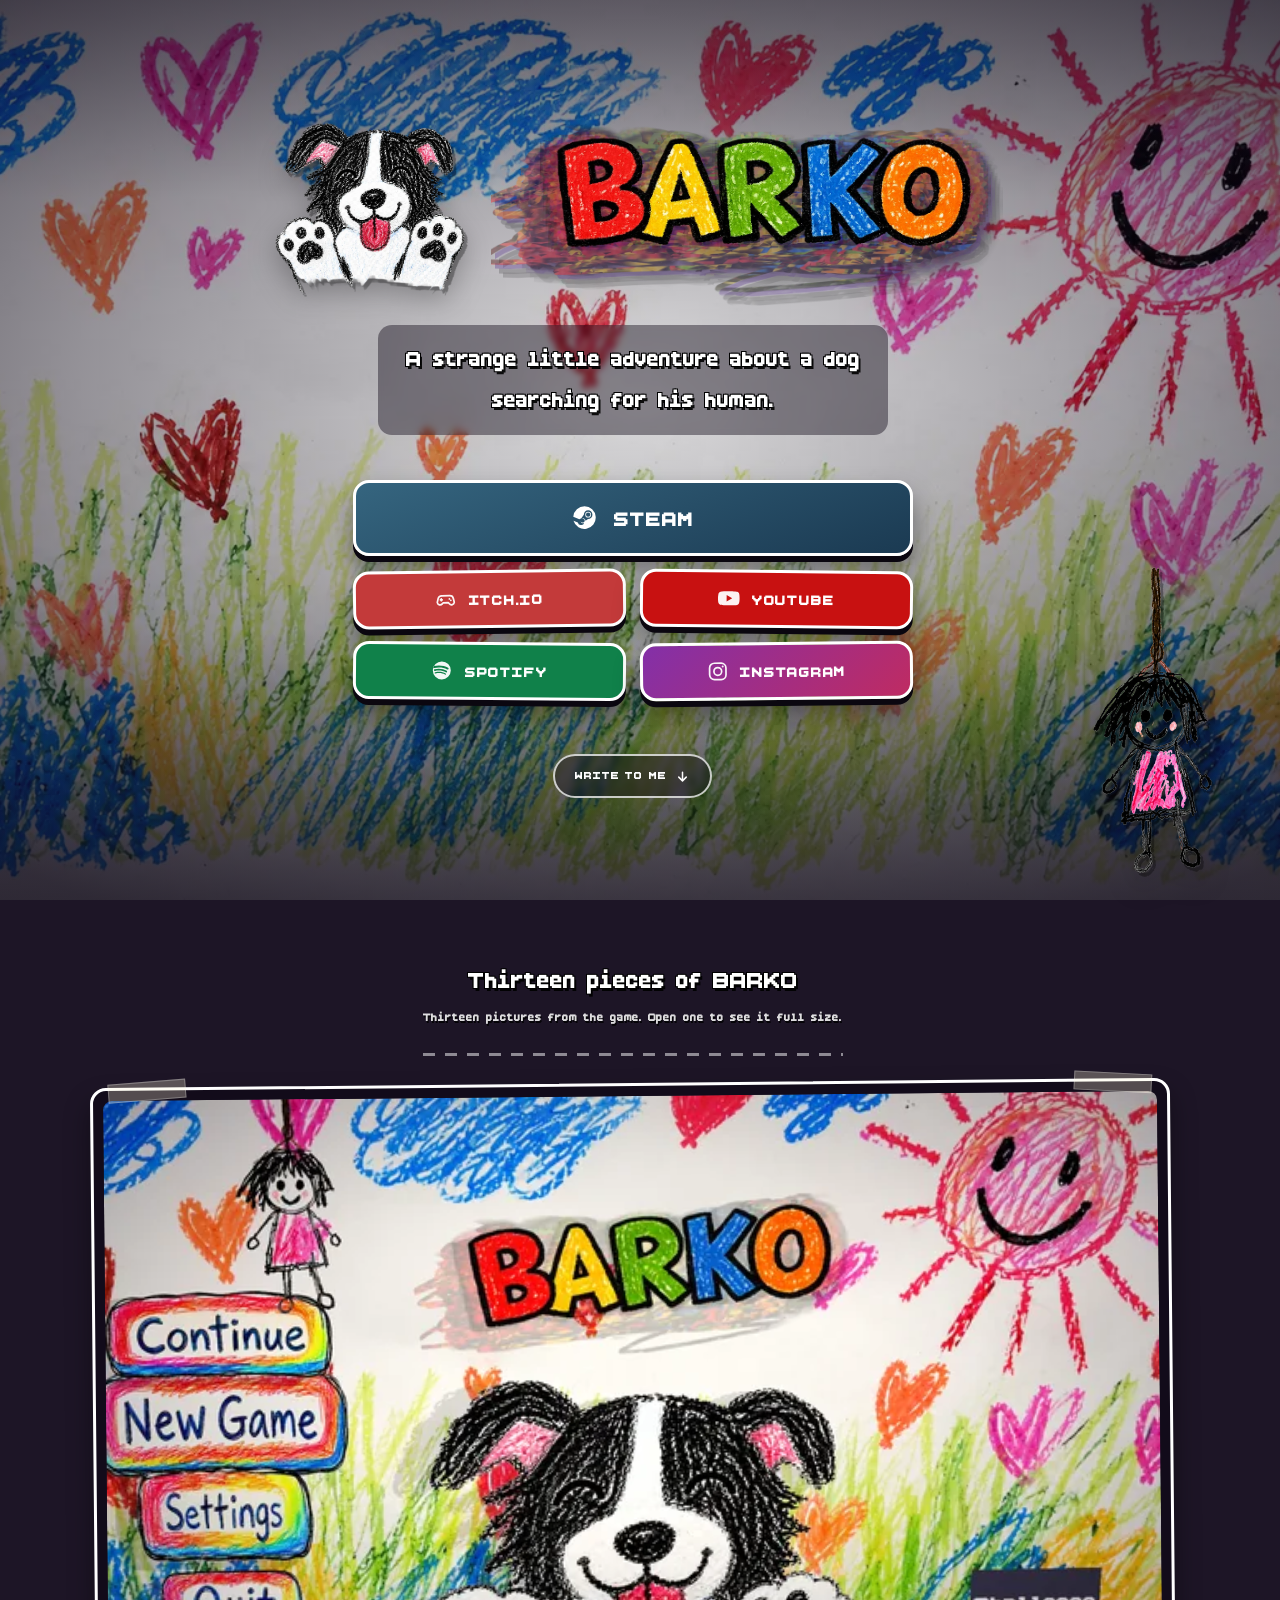
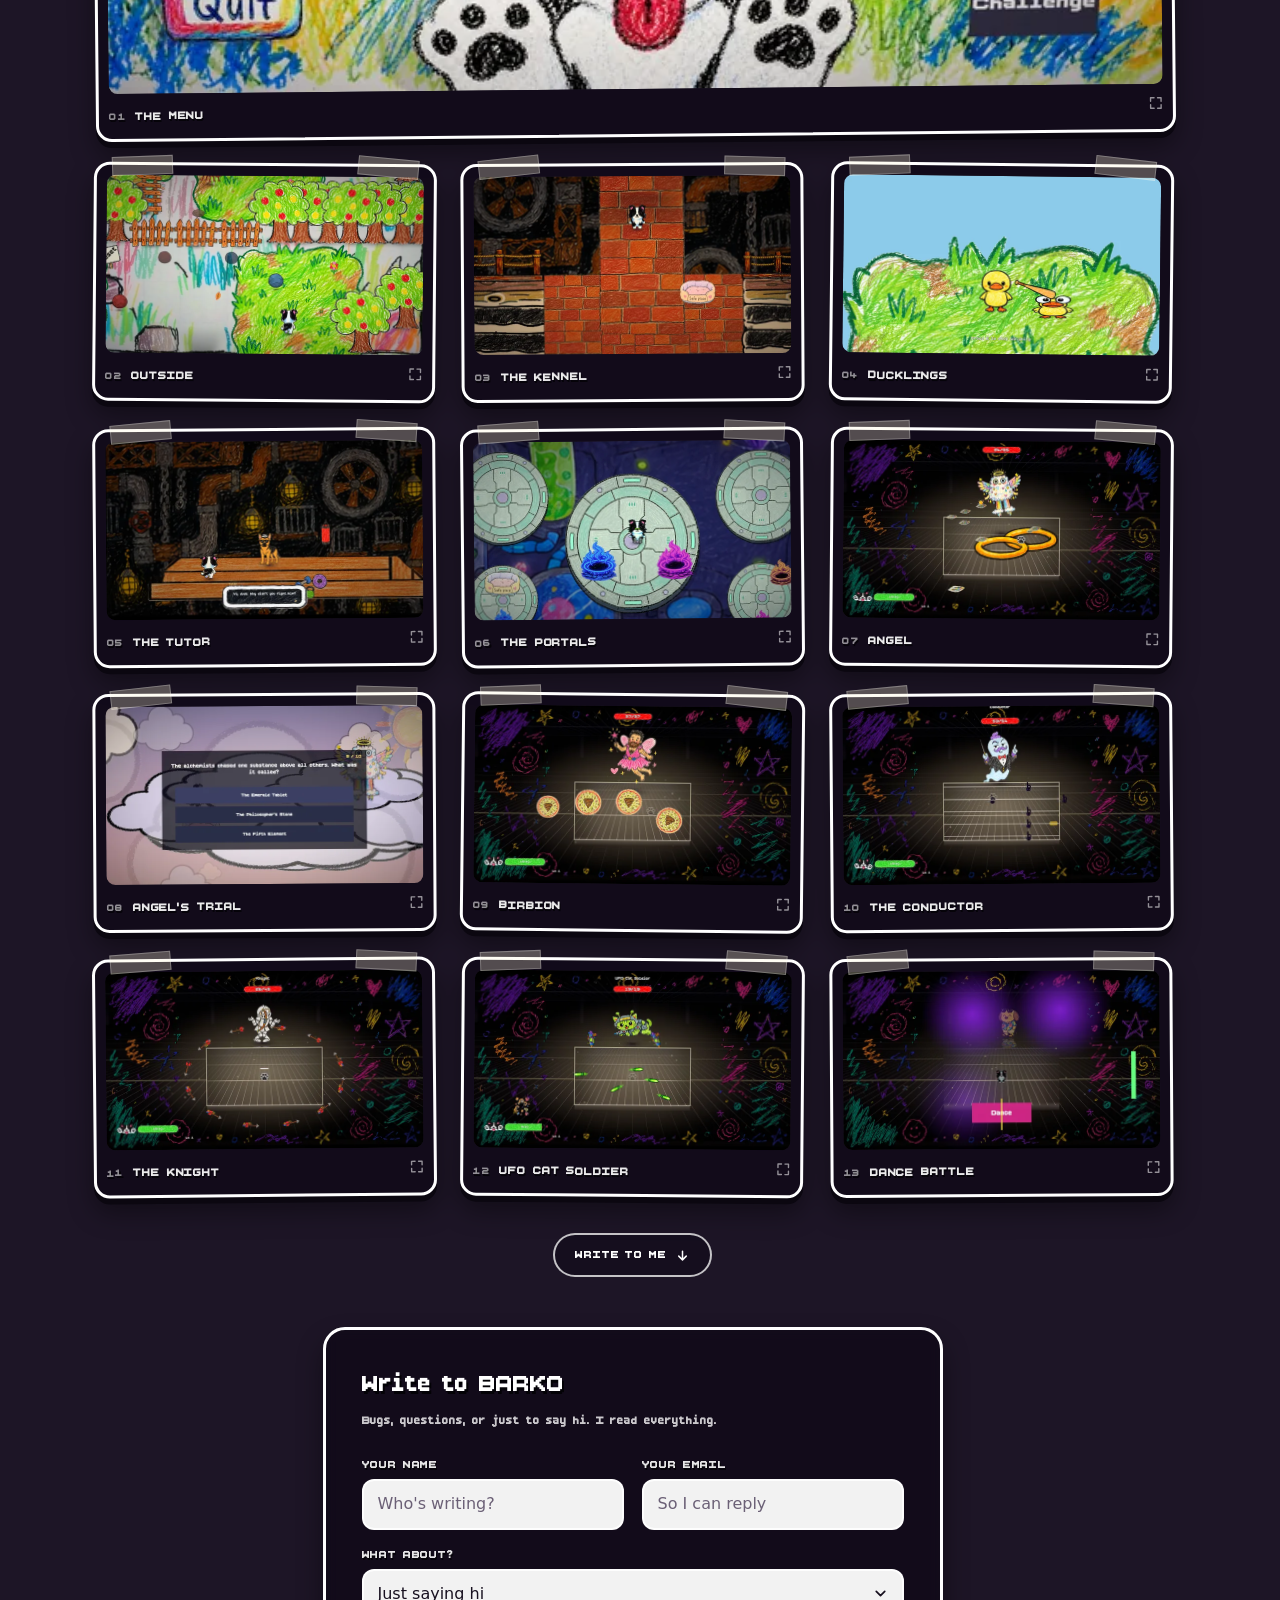
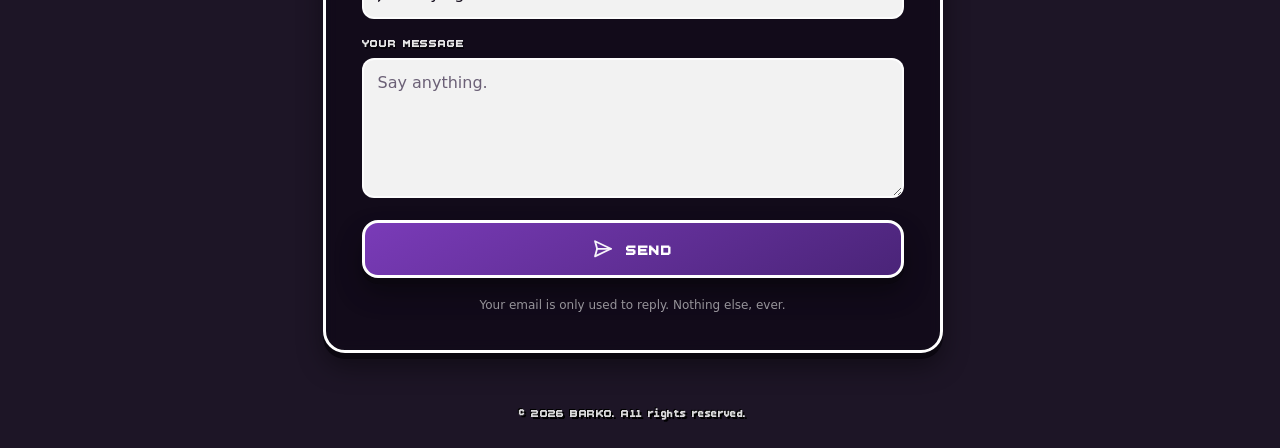
==== commit 7aebb78a: "Collega il pulsante Steam alla pagina del gioco Co-Authored-By: Claude Opus 5 <noreply@anthropic.com" ====
--- a/index.html
+++ b/index.html
@@ -95,7 +95,7 @@
 
         <nav class="links" aria-label="Official BARKO links">
 
-            <a class="btn btn--primary" href="https://store.steampowered.com/" target="_blank" rel="noopener noreferrer">
+            <a class="btn btn--primary" href="https://store.steampowered.com/app/5037580/BARKO/" target="_blank" rel="noopener noreferrer">
                 <svg class="btn__icon" viewBox="0 0 24 24" fill="currentColor" aria-hidden="true" focusable="false">
                     <path d="M11.98 2A10.02 10.02 0 0 0 2 11.19l5.36 2.21a2.83 2.83 0 0 1 1.6-.49l2.39-3.46v-.05a3.78 3.78 0 1 1 3.78 3.78h-.09l-3.41 2.43v.2a2.84 2.84 0 0 1-5.61.6l-3.83-1.59A10.02 10.02 0 1 0 11.98 2Zm-4.6 13.17 1.23.51a2.15 2.15 0 1 0 1.2-2.9l1.27.53a1.58 1.58 0 1 1-1.22 2.92l-2.48-1.06Zm7.75-8.24a2.52 2.52 0 1 0 0 5.04 2.52 2.52 0 0 0 0-5.04Zm0 .63a1.89 1.89 0 1 1 0 3.78 1.89 1.89 0 0 1 0-3.78Z"/>
                 </svg>
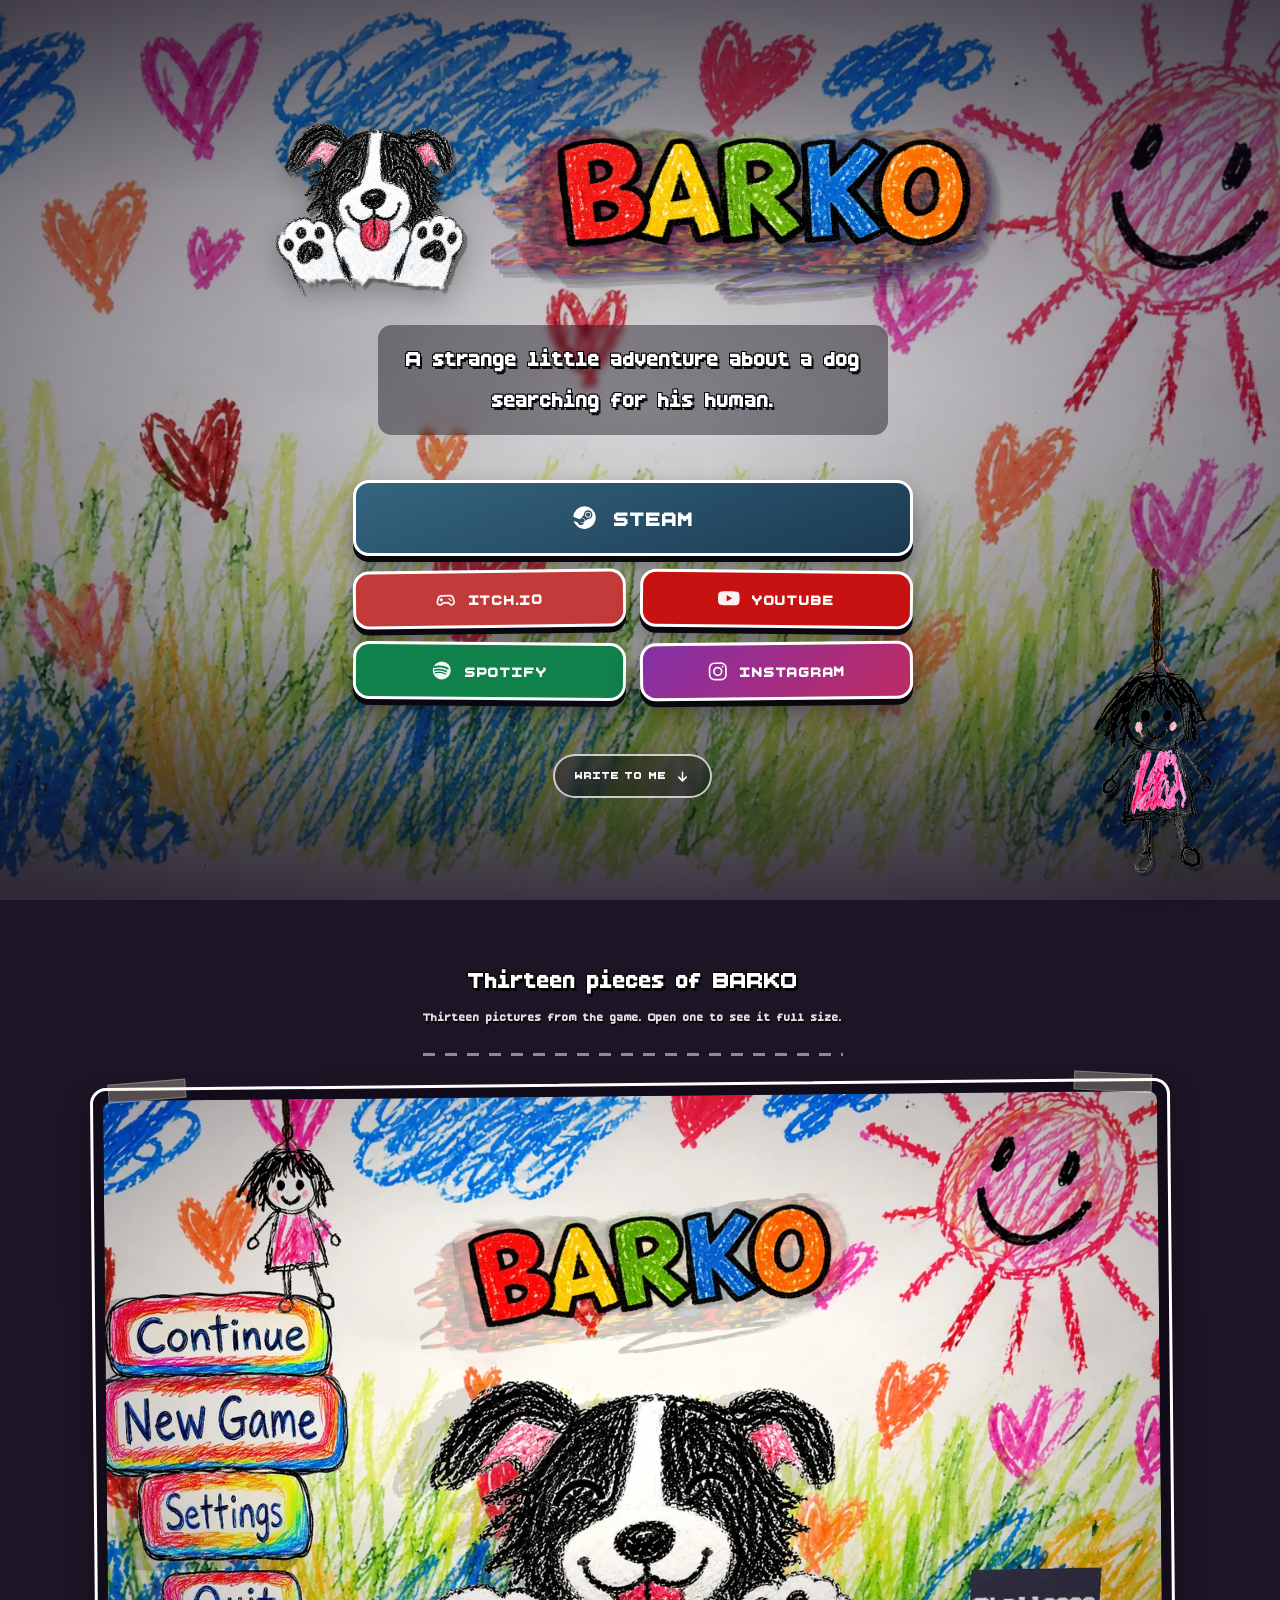
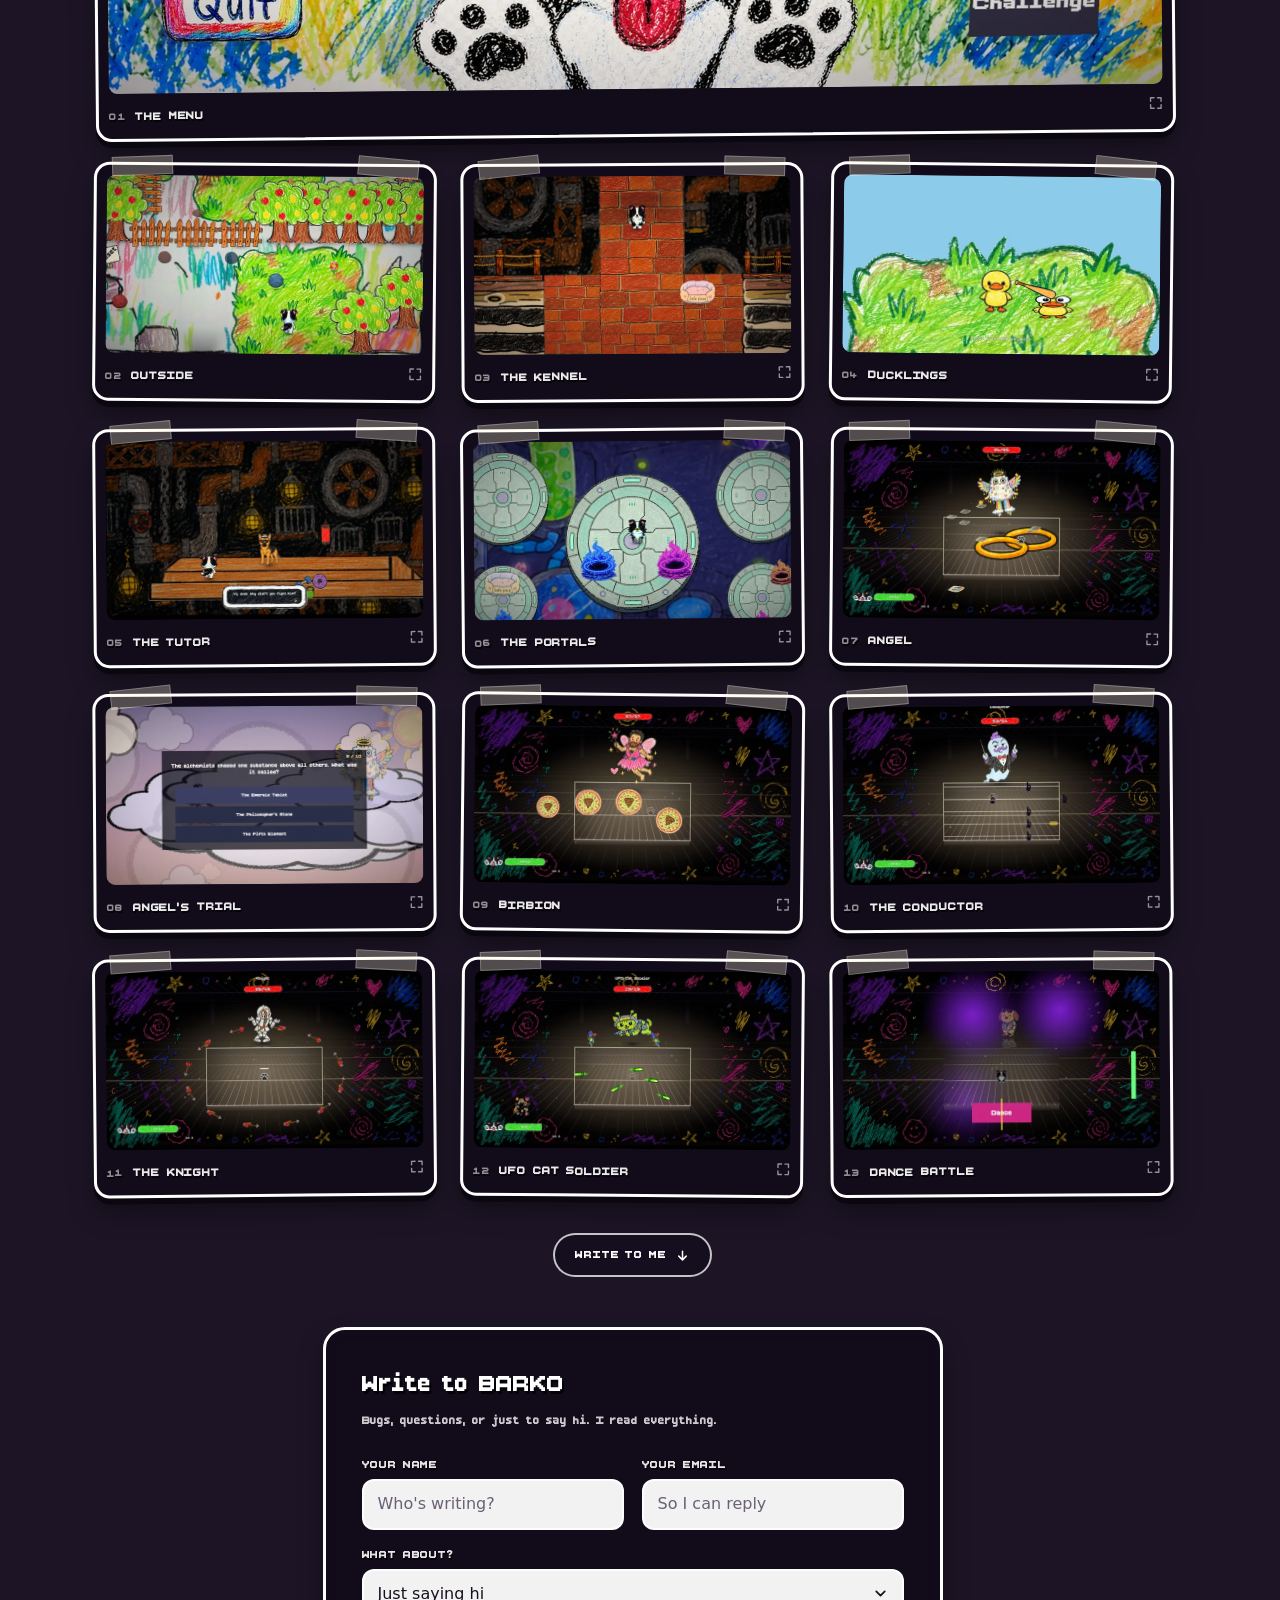
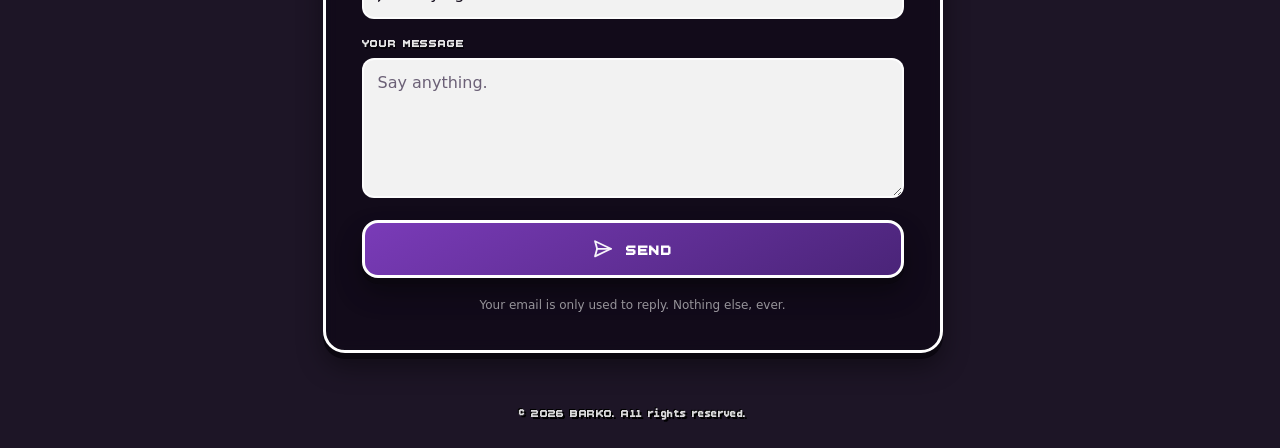
==== commit 50065110: "Collega il pulsante Spotify all'album Co-Authored-By: Claude Opus 5 <noreply@anthropic.com>" ====
--- a/index.html
+++ b/index.html
@@ -120,7 +120,7 @@
                     <span class="btn__label">YouTube</span>
                 </a>
 
-                <a class="btn btn--spotify" href="https://open.spotify.com/artist/7eoSUSZVnyztj8z1ankPFD" target="_blank" rel="noopener noreferrer">
+                <a class="btn btn--spotify" href="https://open.spotify.com/album/6RstlXvkO9bTbAyyeOYnUD" target="_blank" rel="noopener noreferrer">
                     <svg class="btn__icon" viewBox="0 0 24 24" fill="currentColor" aria-hidden="true" focusable="false">
                         <path d="M12 2a10 10 0 1 0 0 20 10 10 0 0 0 0-20Zm4.59 14.43a.75.75 0 0 1-1.03.25c-2.82-1.72-6.36-2.11-10.54-1.16a.75.75 0 1 1-.33-1.46c4.56-1.04 8.48-.59 11.64 1.34.35.22.47.68.26 1.03Zm1.22-2.72a.94.94 0 0 1-1.29.31c-3.23-1.98-8.15-2.56-11.96-1.4a.94.94 0 1 1-.55-1.79c4.36-1.32 9.78-.68 13.49 1.6.44.27.58.85.31 1.28Zm.11-2.84C14.05 8.57 7.6 8.36 3.9 9.49a1.12 1.12 0 1 1-.65-2.15C7.5 6.05 14.62 6.3 18.98 8.89a1.12 1.12 0 1 1-1.15 1.93l.09.05Z"/>
                     </svg>
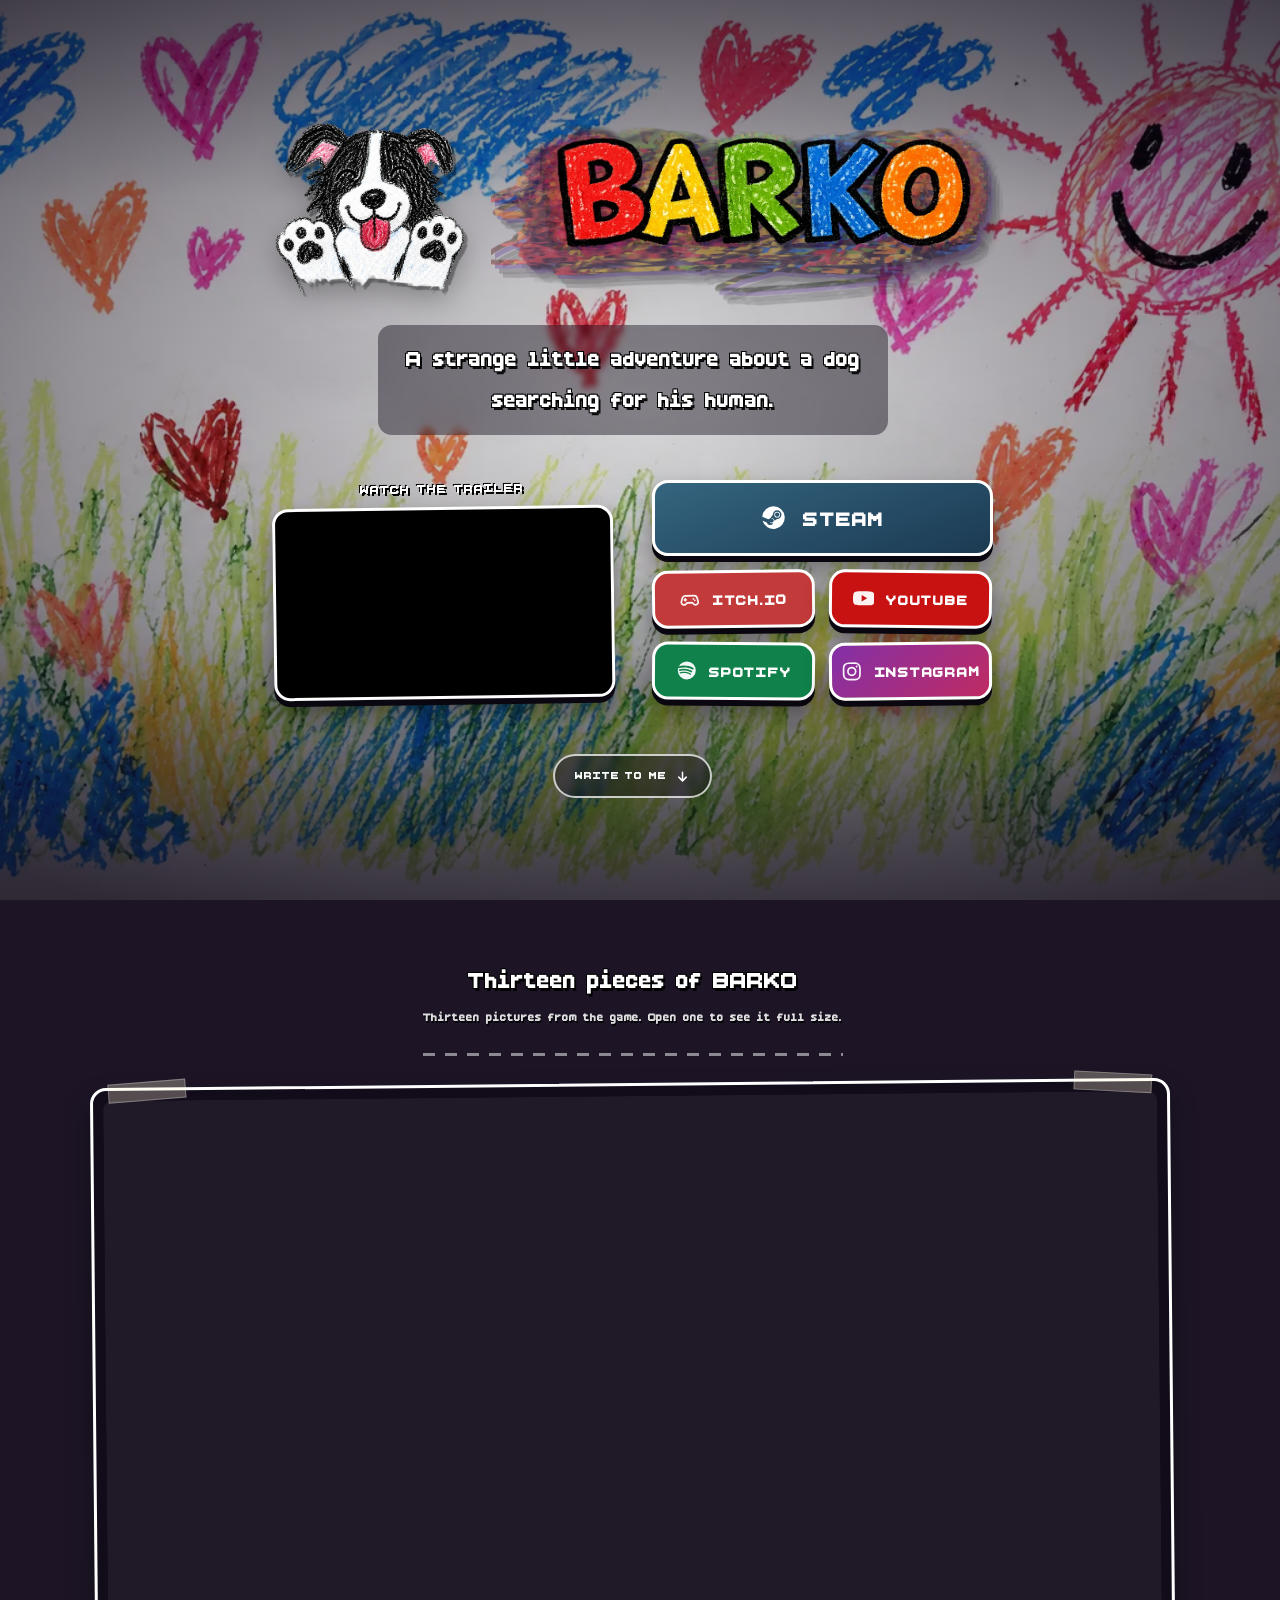
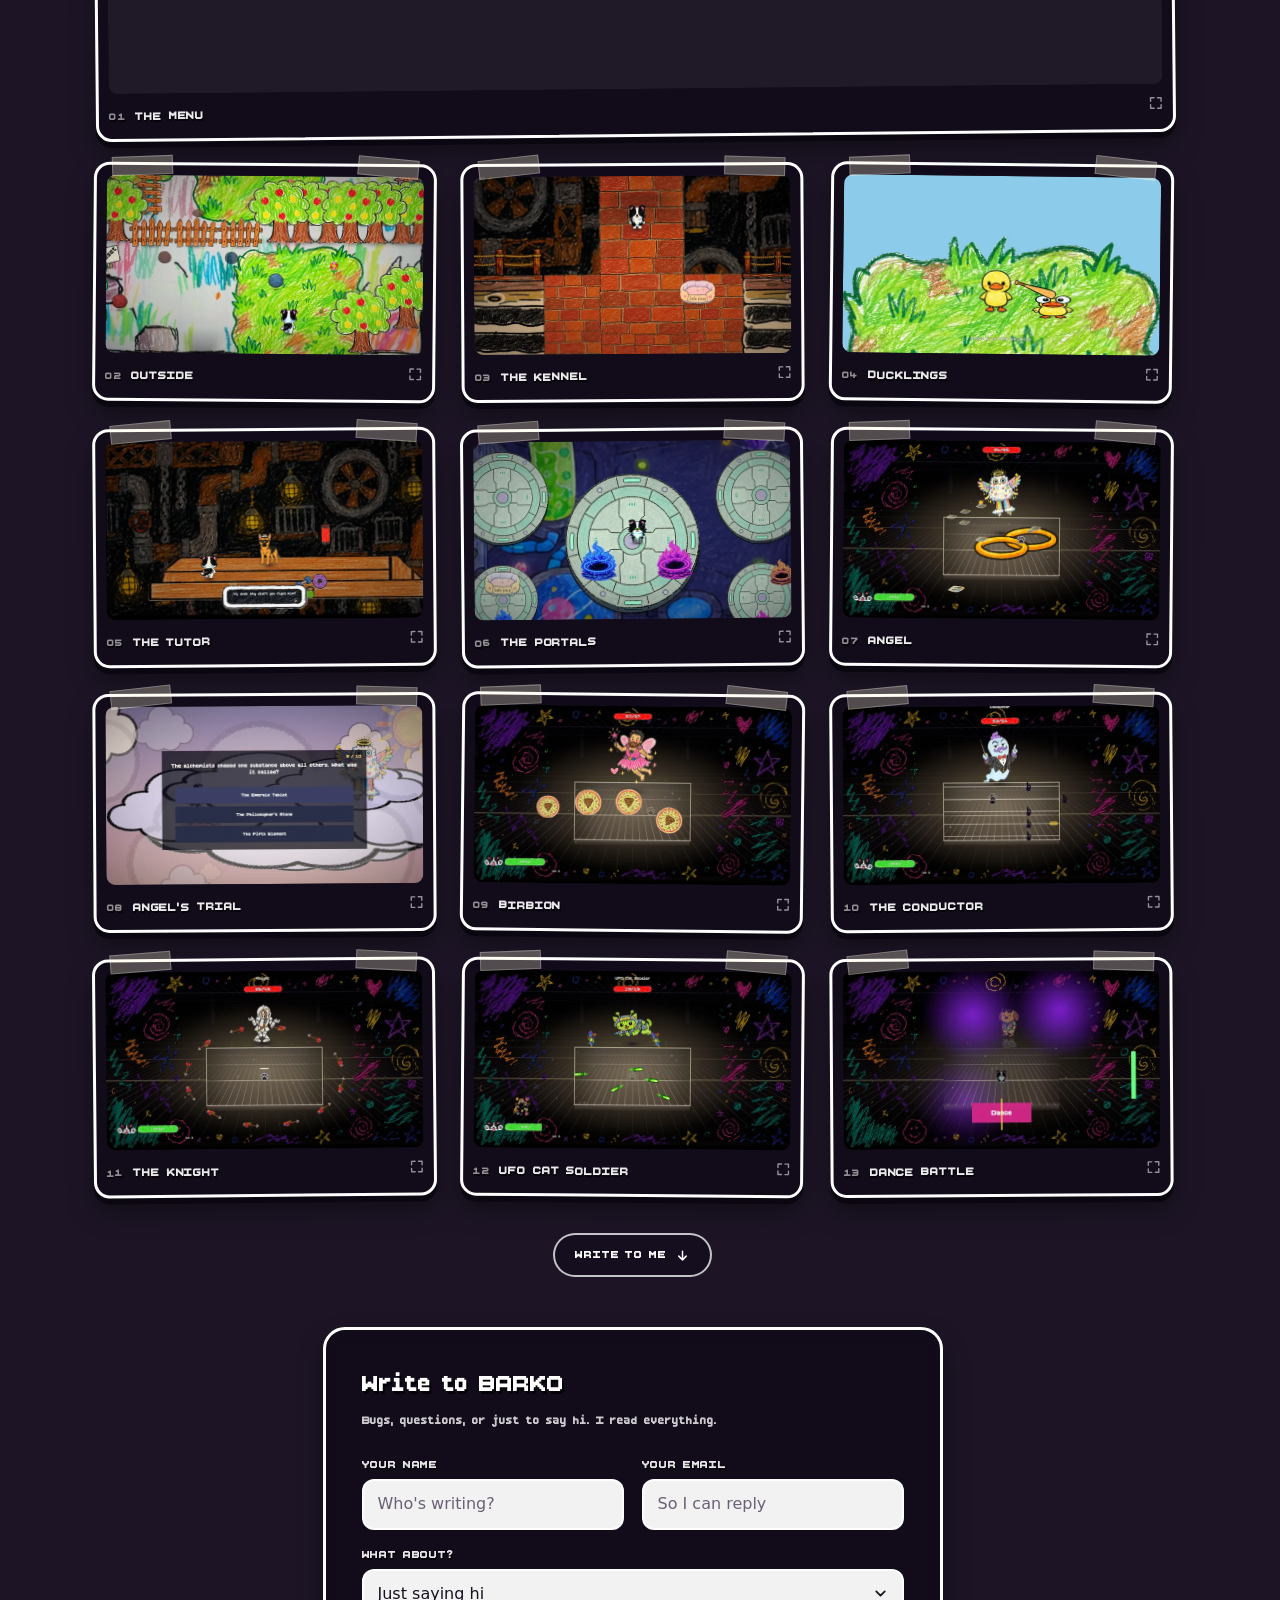
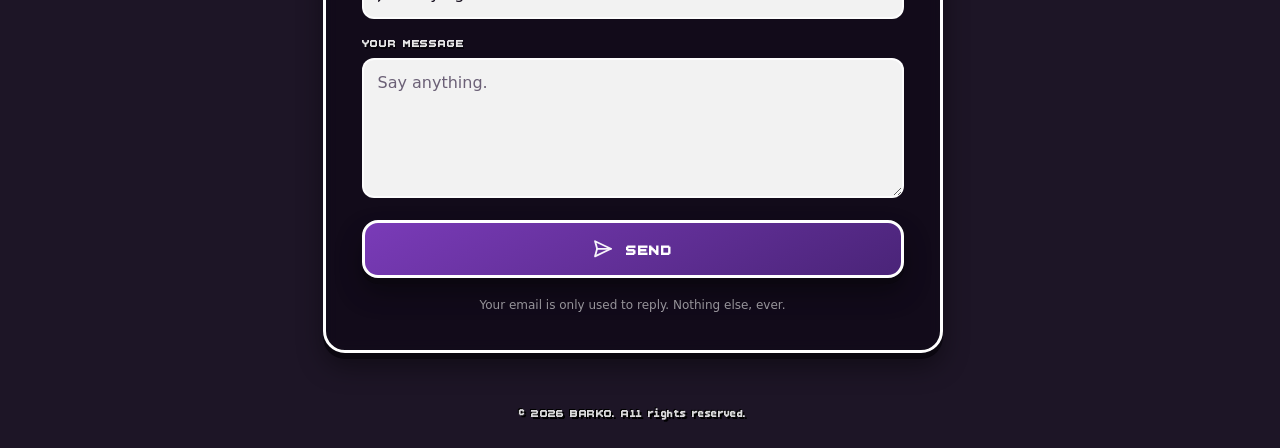
==== commit e0da7677: "Aggiunge il trailer alla prima schermata Il player sta a sinistra dei pulsanti da 1140px in su, dove" ====
--- a/index.html
+++ b/index.html
@@ -6,13 +6,18 @@
 
     <!-- Content-Security-Policy: la pagina può caricare risorse solo da
          se stessa e parlare via rete solo con FormSubmit. Niente script
-         inline, niente plugin, niente richieste verso altri host. -->
+         inline, niente plugin, niente richieste verso altri host.
+
+         Unica eccezione: frame-src per il player del trailer. È il solo
+         host esterno ammesso, e solo dentro un <iframe>: non può eseguire
+         script né leggere dati in questa pagina. -->
     <meta http-equiv="Content-Security-Policy" content="
         default-src 'none';
         script-src 'self';
         style-src 'self';
         img-src 'self' data:;
         font-src 'self';
+        frame-src https://www.youtube-nocookie.com;
         connect-src https://formsubmit.co;
         form-action https://formsubmit.co;
         base-uri 'none';
@@ -140,6 +145,25 @@
 
         </nav>
 
+        <!-- Il trailer. Sta dopo i pulsanti nel documento perché su
+             schermo stretto scorre lì sotto, ma da 1360px in su lo
+             stile lo sposta nel margine sinistro: chi legge con la
+             tastiera lo incontra comunque dopo Steam, che resta la
+             destinazione principale. -->
+        <section class="trailer" aria-labelledby="trailer-title">
+
+            <h2 class="trailer__title" id="trailer-title">Watch the trailer</h2>
+
+            <iframe class="trailer__frame"
+                    src="https://www.youtube-nocookie.com/embed/fAtbQNhNuKs?rel=0"
+                    title="BARKO — trailer"
+                    width="560" height="315"
+                    referrerpolicy="strict-origin-when-cross-origin"
+                    allow="accelerometer; encrypted-media; gyroscope; picture-in-picture; web-share; fullscreen"
+                    allowfullscreen></iframe>
+
+        </section>
+
         <a class="scroll-cue" href="#contact">
             <span>Write to me</span>
             <svg viewBox="0 0 24 24" fill="none" stroke="currentColor" stroke-width="2.4" stroke-linecap="round" stroke-linejoin="round" aria-hidden="true" focusable="false">
--- a/style.css
+++ b/style.css
@@ -1562,3 +1562,99 @@
         background-color: rgba(6, 3, 11, 0.92);
     }
 }
+
+
+/* =========================================================
+   TRAILER
+   Il player della prima schermata. Come la galleria, sta in
+   fondo al file e non tocca nessun selettore già esistente:
+   i blocchi @media più in alto (620px, 349px, orizzontale,
+   1600px) non lo raggiungono né vengono raggiunti.
+
+   Due sistemazioni, non due elementi:
+   - schermo stretto: rientra nella colonna, sotto ai
+     pulsanti, e la prima schermata si allunga di conseguenza;
+   - da 1000px in su la colonna si divide in due: il trailer
+     a sinistra, i pulsanti a destra. Affiancarli invece di
+     impilarli è ciò che tiene la prima schermata alta esatta-
+     mente quanto la finestra, com'era prima del trailer.
+   ========================================================= */
+
+.trailer {
+    width: 100%;
+    max-width: 560px;
+
+    /* Come i pulsanti: appiccicato storto sul quaderno. */
+    transform: rotate(-0.8deg);
+}
+
+.trailer__title {
+    margin-bottom: 10px;
+
+    font-size: clamp(13px, 1.3vw, 16px);
+    font-weight: normal;
+    letter-spacing: 0.06em;
+    line-height: 1;
+    text-transform: uppercase;
+    text-align: center;
+
+    text-shadow: 2px 2px 0 #000, -1px -1px 0 #000;
+}
+
+.trailer__frame {
+    display: block;
+    width: 100%;
+    height: auto;
+    aspect-ratio: 16 / 9;
+
+    border: var(--border) solid var(--paper);
+    border-radius: var(--radius);
+
+    /* Il player arriva con qualche istante di ritardo: il nero
+       tiene il posto senza far lampeggiare lo sfondo. */
+    background-color: #000;
+
+    box-shadow: var(--shadow-hard), var(--shadow-soft);
+}
+
+
+/* Prima schermata su due colonne.
+
+   La soglia è 1140px e non meno: sotto, la colonna di destra
+   arriverebbe addosso alla bambina, che sta appoggiata al
+   bordo. Il limite d'altezza tiene questo blocco fuori dai
+   piedi del @media del telefono in orizzontale (max-height
+   560px), che sistema .page a modo suo più in alto nel file:
+   i due intervalli si toccano senza sovrapporsi. */
+
+@media (min-width: 1140px) and (min-height: 561px) {
+    .page {
+        display: grid;
+        grid-template-columns: minmax(0, 1fr) minmax(0, 1fr);
+        align-items: center;
+        column-gap: clamp(20px, 3vw, 40px);
+    }
+
+    /* Riga esplicita su ognuno. Nel documento i pulsanti
+       vengono prima del trailer, e senza queste righe la
+       collocazione automatica li manderebbe su due file
+       diverse invece di affiancarli.
+
+       Il titolo resta di tutta la larghezza: è l'insegna
+       della pagina, non una delle due colonne. */
+    .hero       { grid-column: 1 / -1; grid-row: 1; }
+    .trailer    { grid-column: 1; grid-row: 2; max-width: none; }
+    .links      { grid-column: 2; grid-row: 2; max-width: none; }
+    .scroll-cue { grid-column: 1 / -1; grid-row: 3; justify-self: center; }
+}
+
+
+/* Telefono in orizzontale: la prima schermata è già su due
+   colonne e non ha altezza da regalare. Il trailer resta
+   raggiungibile dal pulsante YouTube. */
+
+@media (max-height: 560px) and (orientation: landscape) {
+    .trailer {
+        display: none;
+    }
+}
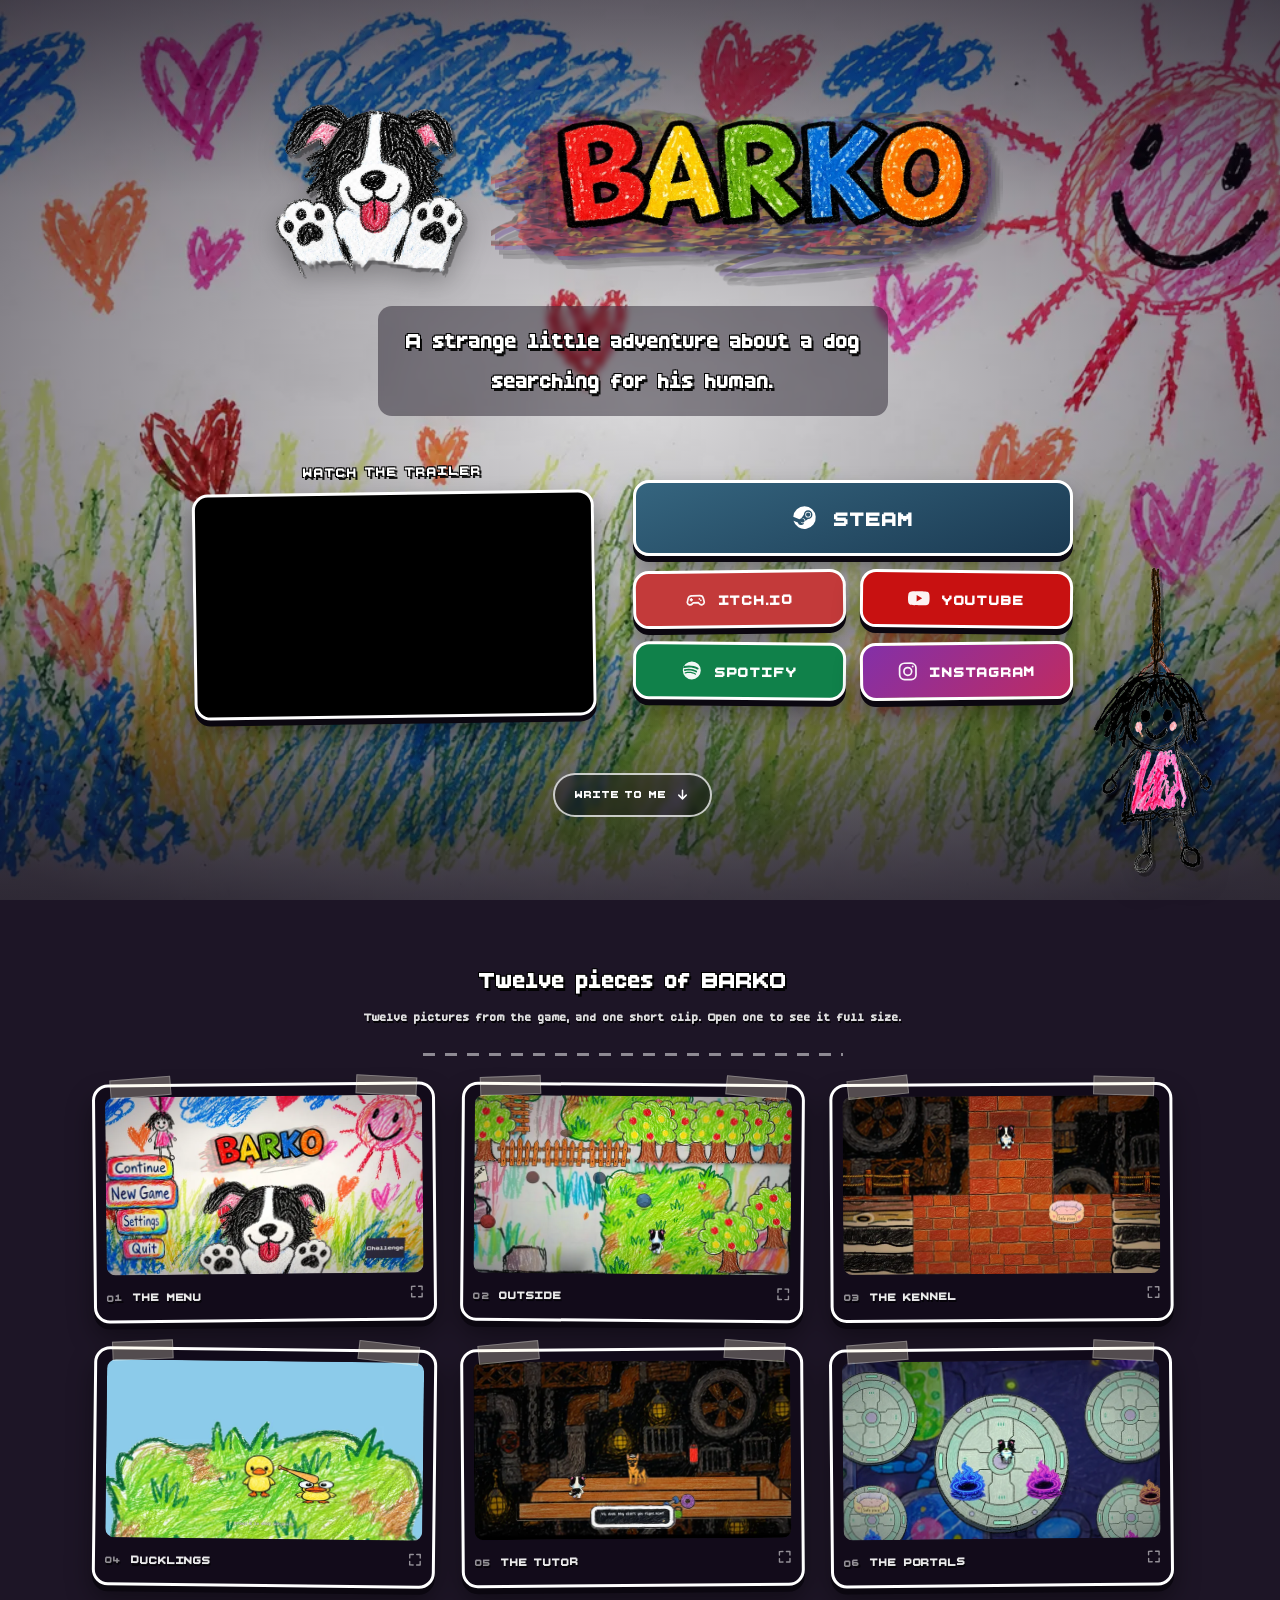
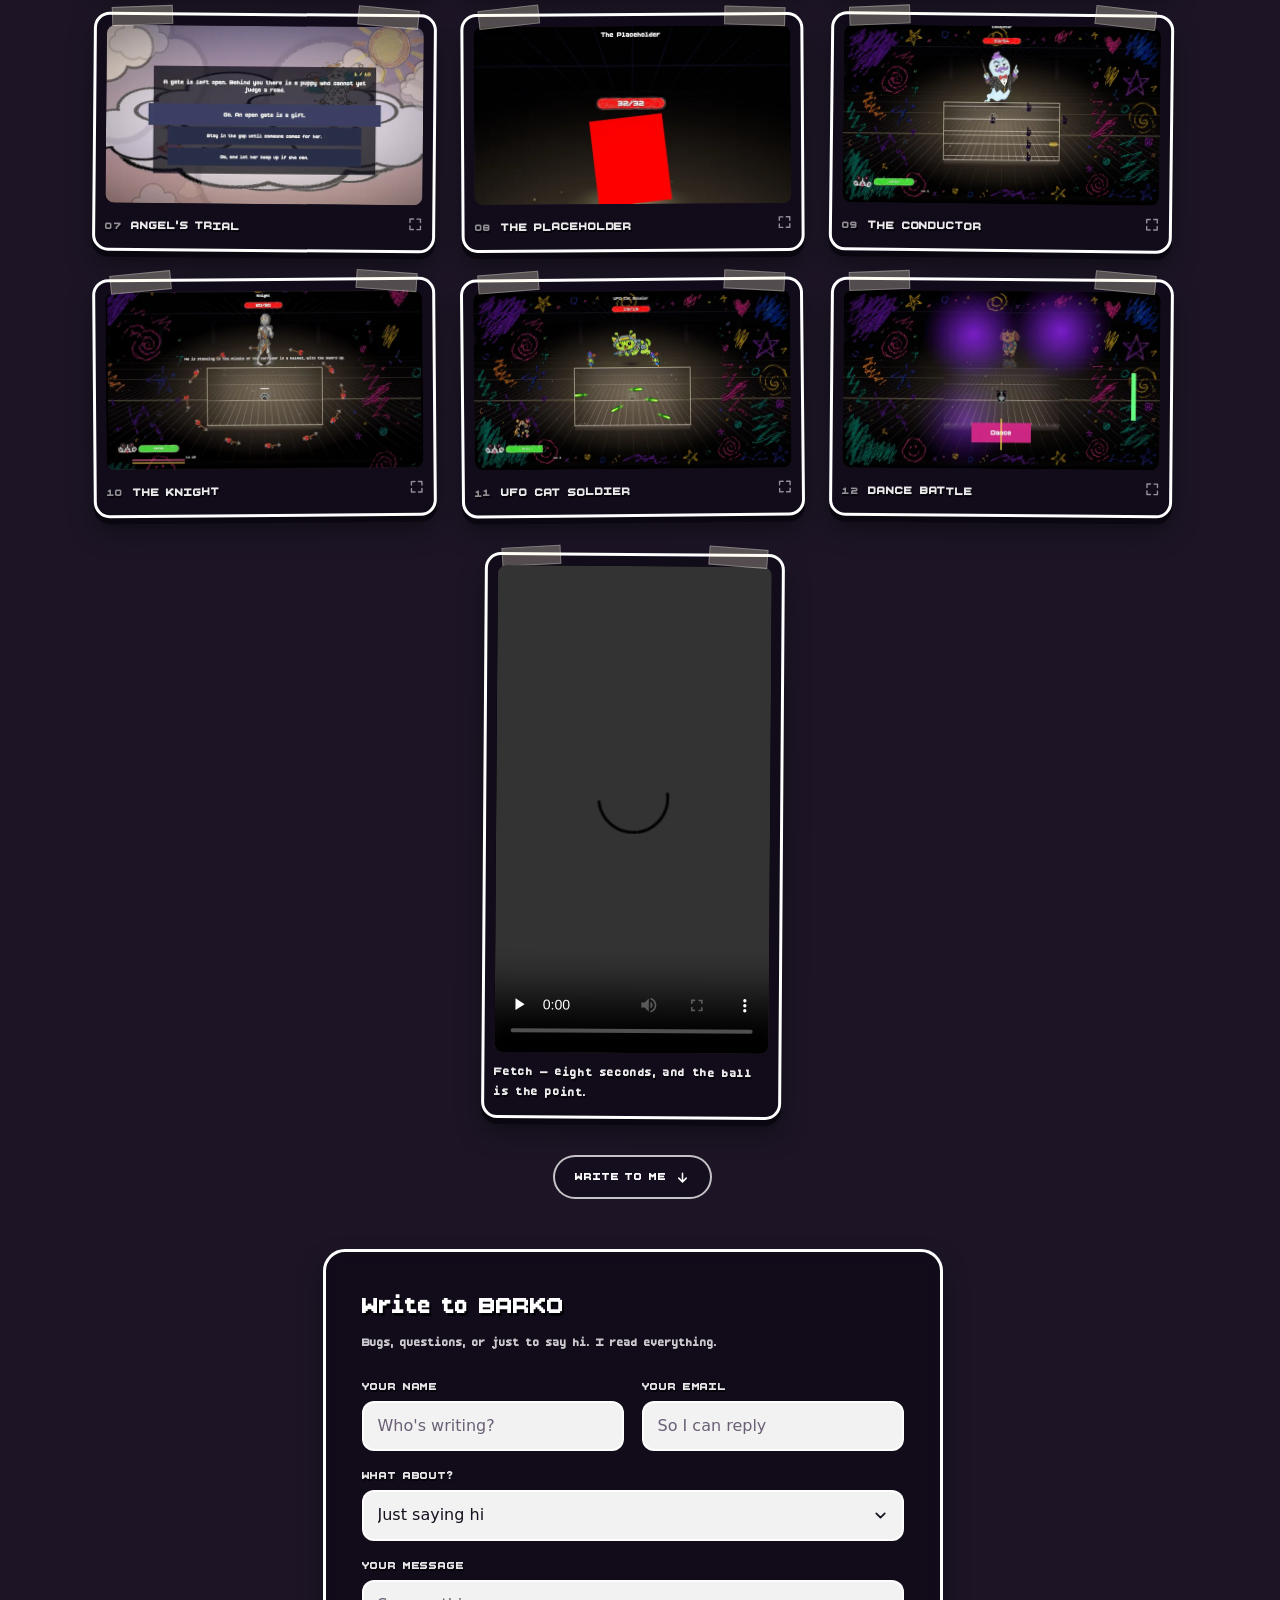
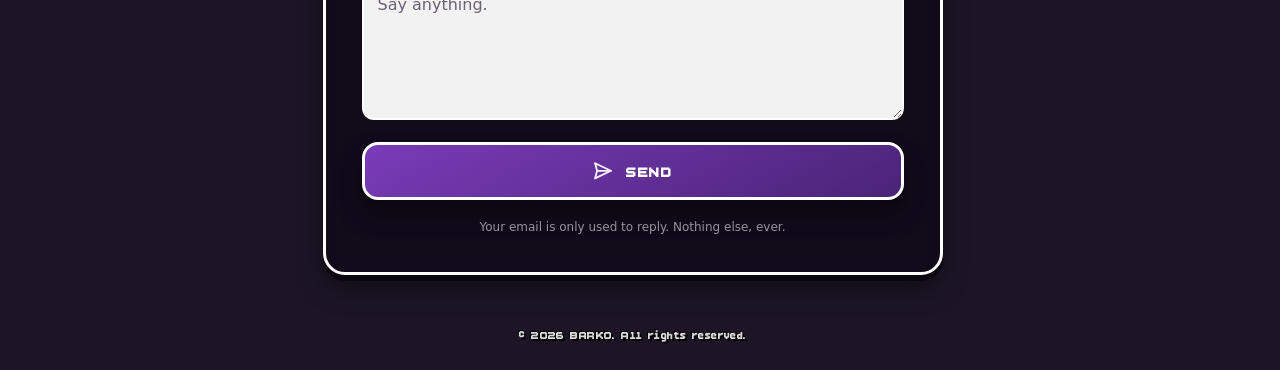
==== commit ab6b34fb: "Aggiorna la galleria: nuove scene, e la clip del riporto Tolti angelo, prova dell'angelo, birbion e " ====
--- a/index.html
+++ b/index.html
@@ -10,12 +10,16 @@
 
          Unica eccezione: frame-src per il player del trailer. È il solo
          host esterno ammesso, e solo dentro un <iframe>: non può eseguire
-         script né leggere dati in questa pagina. -->
+         script né leggere dati in questa pagina.
+
+         media-src 'self' serve alla clip verticale in fondo alla
+         galleria: senza, default-src 'none' la bloccherebbe. -->
     <meta http-equiv="Content-Security-Policy" content="
         default-src 'none';
         script-src 'self';
         style-src 'self';
         img-src 'self' data:;
+        media-src 'self';
         font-src 'self';
         frame-src https://www.youtube-nocookie.com;
         connect-src https://formsubmit.co;
@@ -178,47 +182,46 @@
 
     <!-- =====================================================
          GALLERIA
-         Tredici schermate 16:9. Ogni riquadro è soltanto un
+         Dodici schermate 16:9. Ogni riquadro e' soltanto un
          link all'immagine grande: senza JavaScript funziona
          lo stesso, il browser la apre in una scheda nuova.
          Con JavaScript app.js costruisce un <dialog> nativo
          e mostra la stessa immagine qui dentro.
 
-         La prima occupa la riga intera (grid-column: 1 / -1).
-         Non è decorazione: le altre dodici si dividono esatte
-         in 4 righe da 3, 6 da 2 o 12 da 1, quindi nessuna riga
-         resta monca a nessuna larghezza. E "1 / -1" su una
-         griglia a colonna singola vale una colonna sola, così
-         non può inventare una seconda colonna implicita e far
-         scorrere la pagina di lato.
+         Dodici e non tredici, e nessuna scheda a riga intera:
+         dodici si divide esatto in 4x3, 6x2 e 12x1, quindi
+         nessuna riga resta monca a nessuna larghezza. Se un
+         giorno il numero cambia, o si torna a una scheda
+         .shots__cell--lead o se ne toglie una, in modo che
+         (schede - righe intere) resti divisibile per 3 e per 2.
          ===================================================== -->
 
     <section class="shots" id="shots" aria-labelledby="shots-title">
 
         <div class="shots__head">
-            <h2 class="shots__title" id="shots-title">Thirteen pieces of BARKO</h2>
-            <p class="shots__hint">Thirteen pictures from the game. Open one to see it full size.</p>
+            <h2 class="shots__title" id="shots-title">Twelve pieces of BARKO</h2>
+            <p class="shots__hint">Twelve pictures from the game, and one short clip. Open one to see it full size.</p>
         </div>
 
         <ul class="shots__grid" id="shots-grid" role="list">
 
-            <li class="shots__cell shots__cell--lead">
+            <li class="shots__cell">
                 <a class="shot" href="assets/shots/01-menu-1280.jpg" target="_blank" rel="noopener"
                    data-cap="The menu — Continue, New Game, Settings, Quit. Four ways into the same walk.">
                     <picture>
                         <source type="image/webp"
                                 srcset="assets/shots/01-menu-640.webp 640w, assets/shots/01-menu-1280.webp 1280w, assets/shots/01-menu-1920.webp 1920w"
-                                sizes="(min-width: 1600px) 1240px, (min-width: 901px) 1030px, (min-width: 621px) 90vw, calc(100vw - 58px)">
+                                sizes="(min-width: 1600px) 372px, (min-width: 901px) 320px, (min-width: 621px) 44vw, calc(100vw - 58px)">
                         <img class="shot__img" src="assets/shots/01-menu-640.jpg"
                              srcset="assets/shots/01-menu-640.jpg 640w, assets/shots/01-menu-1280.jpg 1280w"
-                             sizes="(min-width: 1600px) 1240px, (min-width: 901px) 1030px, (min-width: 621px) 90vw, calc(100vw - 58px)"
+                             sizes="(min-width: 1600px) 372px, (min-width: 901px) 320px, (min-width: 621px) 44vw, calc(100vw - 58px)"
                              width="1920" height="1080" loading="lazy" decoding="async"
                              alt="The BARKO title screen, drawn in crayon on white paper: the logo in fat coloured letters, a black and white dog with its paws up, a grinning red sun, a girl in a pink dress at the top left, and the menu down the side — Continue, New Game, Settings, Quit.">
                     </picture>
                     <span class="shot__cap">
                         <span class="shot__no" aria-hidden="true">01</span>
                         <span class="shot__name">The menu</span>
-                        <span class="visually-hidden">— open full size, picture 1 of 13</span>
+                        <span class="visually-hidden">— open full size, picture 1 of 12</span>
                     </span>
                 </a>
             </li>
@@ -239,7 +242,7 @@
                     <span class="shot__cap">
                         <span class="shot__no" aria-hidden="true">02</span>
                         <span class="shot__name">Outside</span>
-                        <span class="visually-hidden">— open full size, picture 2 of 13</span>
+                        <span class="visually-hidden">— open full size, picture 2 of 12</span>
                     </span>
                 </a>
             </li>
@@ -260,7 +263,7 @@
                     <span class="shot__cap">
                         <span class="shot__no" aria-hidden="true">03</span>
                         <span class="shot__name">The kennel</span>
-                        <span class="visually-hidden">— open full size, picture 3 of 13</span>
+                        <span class="visually-hidden">— open full size, picture 3 of 12</span>
                     </span>
                 </a>
             </li>
@@ -281,7 +284,7 @@
                     <span class="shot__cap">
                         <span class="shot__no" aria-hidden="true">04</span>
                         <span class="shot__name">Ducklings</span>
-                        <span class="visually-hidden">— open full size, picture 4 of 13</span>
+                        <span class="visually-hidden">— open full size, picture 4 of 12</span>
                     </span>
                 </a>
             </li>
@@ -302,7 +305,7 @@
                     <span class="shot__cap">
                         <span class="shot__no" aria-hidden="true">05</span>
                         <span class="shot__name">The Tutor</span>
-                        <span class="visually-hidden">— open full size, picture 5 of 13</span>
+                        <span class="visually-hidden">— open full size, picture 5 of 12</span>
                     </span>
                 </a>
             </li>
@@ -323,163 +326,160 @@
                     <span class="shot__cap">
                         <span class="shot__no" aria-hidden="true">06</span>
                         <span class="shot__name">The portals</span>
-                        <span class="visually-hidden">— open full size, picture 6 of 13</span>
-                    </span>
-                </a>
-            </li>
-
-            <li class="shots__cell">
-                <a class="shot" href="assets/shots/07-angel-1280.jpg" target="_blank" rel="noopener"
-                   data-cap="Angel — two rings of orange light that would rather you left.">
-                    <picture>
-                        <source type="image/webp"
-                                srcset="assets/shots/07-angel-640.webp 640w, assets/shots/07-angel-1280.webp 1280w, assets/shots/07-angel-1920.webp 1920w"
-                                sizes="(min-width: 1600px) 372px, (min-width: 901px) 320px, (min-width: 621px) 44vw, calc(100vw - 58px)">
-                        <img class="shot__img" src="assets/shots/07-angel-640.jpg"
-                             srcset="assets/shots/07-angel-640.jpg 640w, assets/shots/07-angel-1280.jpg 1280w"
-                             sizes="(min-width: 1600px) 372px, (min-width: 901px) 320px, (min-width: 621px) 44vw, calc(100vw - 58px)"
-                             width="1920" height="1080" loading="lazy" decoding="async"
-                             alt="Boss fight against Angel. A white winged creature with a halo hovers above a dark arena ringed with coloured crayon scribbles; two glowing orange rings sweep across the fighting box below. Angel's health bar reads 84 of 85.">
+                        <span class="visually-hidden">— open full size, picture 6 of 12</span>
+                    </span>
+                </a>
+            </li>
+
+            <li class="shots__cell">
+                <a class="shot" href="assets/shots/07-angel-quiz-951.jpg" target="_blank" rel="noopener"
+                   data-cap="Angel's trial — ten questions, and no way to punch your way out.">
+                    <picture>
+                        <source type="image/webp"
+                                srcset="assets/shots/07-angel-quiz-640.webp 640w, assets/shots/07-angel-quiz-951.webp 951w"
+                                sizes="(min-width: 1600px) 372px, (min-width: 901px) 320px, (min-width: 621px) 44vw, calc(100vw - 58px)">
+                        <img class="shot__img" src="assets/shots/07-angel-quiz-640.jpg"
+                             srcset="assets/shots/07-angel-quiz-640.jpg 640w, assets/shots/07-angel-quiz-951.jpg 951w"
+                             sizes="(min-width: 1600px) 372px, (min-width: 901px) 320px, (min-width: 621px) 44vw, calc(100vw - 58px)"
+                             width="951" height="535" loading="lazy" decoding="async"
+                             alt="A written trial over a purple cloudscape. The question reads: a gate is left open, behind you there is a puppy who cannot yet judge a road. Three answers wait below it, and the winged angel keeps score in the top right corner, one of ten.">
                     </picture>
                     <span class="shot__cap">
                         <span class="shot__no" aria-hidden="true">07</span>
-                        <span class="shot__name">Angel</span>
-                        <span class="visually-hidden">— open full size, picture 7 of 13</span>
-                    </span>
-                </a>
-            </li>
-
-            <li class="shots__cell">
-                <a class="shot" href="assets/shots/08-angel-trial-1280.jpg" target="_blank" rel="noopener"
-                   data-cap="Angel's trial — ten questions, and no way to punch your way out of them.">
-                    <picture>
-                        <source type="image/webp"
-                                srcset="assets/shots/08-angel-trial-640.webp 640w, assets/shots/08-angel-trial-1280.webp 1280w, assets/shots/08-angel-trial-1920.webp 1920w"
-                                sizes="(min-width: 1600px) 372px, (min-width: 901px) 320px, (min-width: 621px) 44vw, calc(100vw - 58px)">
-                        <img class="shot__img" src="assets/shots/08-angel-trial-640.jpg"
-                             srcset="assets/shots/08-angel-trial-640.jpg 640w, assets/shots/08-angel-trial-1280.jpg 1280w"
-                             sizes="(min-width: 1600px) 372px, (min-width: 901px) 320px, (min-width: 621px) 44vw, calc(100vw - 58px)"
-                             width="1920" height="1080" loading="lazy" decoding="async"
-                             alt="A quiz screen over soft pink and grey clouds. The question reads: The alchemists chased one substance above all others. What was it called? Three answers are offered — The Emerald Tablet, The Philosopher's Stone, The Fifth Element. Angel hovers at the right with a counter showing 5 of 10.">
+                        <span class="shot__name">Angel's trial</span>
+                        <span class="visually-hidden">— open full size, picture 7 of 12</span>
+                    </span>
+                </a>
+            </li>
+
+            <li class="shots__cell">
+                <a class="shot" href="assets/shots/08-placeholder-1080.jpg" target="_blank" rel="noopener"
+                   data-cap="The Placeholder — a boss that is a red rectangle. It wobbles. That is the whole animation.">
+                    <picture>
+                        <source type="image/webp"
+                                srcset="assets/shots/08-placeholder-640.webp 640w, assets/shots/08-placeholder-1080.webp 1080w"
+                                sizes="(min-width: 1600px) 372px, (min-width: 901px) 320px, (min-width: 621px) 44vw, calc(100vw - 58px)">
+                        <img class="shot__img" src="assets/shots/08-placeholder-640.jpg"
+                             srcset="assets/shots/08-placeholder-640.jpg 640w, assets/shots/08-placeholder-1080.jpg 1080w"
+                             sizes="(min-width: 1600px) 372px, (min-width: 901px) 320px, (min-width: 621px) 44vw, calc(100vw - 58px)"
+                             width="1080" height="608" loading="lazy" decoding="async"
+                             alt="A boss fight against a plain red rectangle titled The Placeholder, tilted slightly, floating over a dark grid arena under a full health bar reading thirty-two of thirty-two.">
                     </picture>
                     <span class="shot__cap">
                         <span class="shot__no" aria-hidden="true">08</span>
-                        <span class="shot__name">Angel's trial</span>
-                        <span class="visually-hidden">— open full size, picture 8 of 13</span>
-                    </span>
-                </a>
-            </li>
-
-            <li class="shots__cell">
-                <a class="shot" href="assets/shots/09-birbion-1280.jpg" target="_blank" rel="noopener"
-                   data-cap="Birbion — a bearded fairy. He drops pizzas. Don't catch them.">
-                    <picture>
-                        <source type="image/webp"
-                                srcset="assets/shots/09-birbion-640.webp 640w, assets/shots/09-birbion-1280.webp 1280w, assets/shots/09-birbion-1920.webp 1920w"
-                                sizes="(min-width: 1600px) 372px, (min-width: 901px) 320px, (min-width: 621px) 44vw, calc(100vw - 58px)">
-                        <img class="shot__img" src="assets/shots/09-birbion-640.jpg"
-                             srcset="assets/shots/09-birbion-640.jpg 640w, assets/shots/09-birbion-1280.jpg 1280w"
-                             sizes="(min-width: 1600px) 372px, (min-width: 901px) 320px, (min-width: 621px) 44vw, calc(100vw - 58px)"
-                             width="1920" height="1080" loading="lazy" decoding="async"
-                             alt="Boss fight against Birbion. A bearded man in a pink dress with fairy wings hovers above the arena, dropping whole pizzas into the fighting box below. His health bar reads 37 of 37.">
+                        <span class="shot__name">The Placeholder</span>
+                        <span class="visually-hidden">— open full size, picture 8 of 12</span>
+                    </span>
+                </a>
+            </li>
+
+            <li class="shots__cell">
+                <a class="shot" href="assets/shots/09-conductor-1280.jpg" target="_blank" rel="noopener"
+                   data-cap="The Conductor — a ghost with a baton, and a stave full of trouble.">
+                    <picture>
+                        <source type="image/webp"
+                                srcset="assets/shots/09-conductor-640.webp 640w, assets/shots/09-conductor-1280.webp 1280w, assets/shots/09-conductor-1920.webp 1920w"
+                                sizes="(min-width: 1600px) 372px, (min-width: 901px) 320px, (min-width: 621px) 44vw, calc(100vw - 58px)">
+                        <img class="shot__img" src="assets/shots/09-conductor-640.jpg"
+                             srcset="assets/shots/09-conductor-640.jpg 640w, assets/shots/09-conductor-1280.jpg 1280w"
+                             sizes="(min-width: 1600px) 372px, (min-width: 901px) 320px, (min-width: 621px) 44vw, calc(100vw - 58px)"
+                             width="1920" height="1080" loading="lazy" decoding="async"
+                             alt="Boss fight against the Conductor. A ghost in a purple top hat and bow tie waves two batons above the arena, which is drawn as a five-line musical staff with note-shaped projectiles sliding along it. Health reads 53 of 54.">
                     </picture>
                     <span class="shot__cap">
                         <span class="shot__no" aria-hidden="true">09</span>
-                        <span class="shot__name">Birbion</span>
-                        <span class="visually-hidden">— open full size, picture 9 of 13</span>
-                    </span>
-                </a>
-            </li>
-
-            <li class="shots__cell">
-                <a class="shot" href="assets/shots/10-conductor-1280.jpg" target="_blank" rel="noopener"
-                   data-cap="The Conductor — a ghost with a baton, and a stave full of trouble.">
-                    <picture>
-                        <source type="image/webp"
-                                srcset="assets/shots/10-conductor-640.webp 640w, assets/shots/10-conductor-1280.webp 1280w, assets/shots/10-conductor-1920.webp 1920w"
-                                sizes="(min-width: 1600px) 372px, (min-width: 901px) 320px, (min-width: 621px) 44vw, calc(100vw - 58px)">
-                        <img class="shot__img" src="assets/shots/10-conductor-640.jpg"
-                             srcset="assets/shots/10-conductor-640.jpg 640w, assets/shots/10-conductor-1280.jpg 1280w"
-                             sizes="(min-width: 1600px) 372px, (min-width: 901px) 320px, (min-width: 621px) 44vw, calc(100vw - 58px)"
-                             width="1920" height="1080" loading="lazy" decoding="async"
-                             alt="Boss fight against the Conductor. A ghost in a purple top hat and bow tie waves two batons above the arena, which is drawn as a five-line musical staff with note-shaped projectiles sliding along it. Health reads 53 of 54.">
+                        <span class="shot__name">The Conductor</span>
+                        <span class="visually-hidden">— open full size, picture 9 of 12</span>
+                    </span>
+                </a>
+            </li>
+
+            <li class="shots__cell">
+                <a class="shot" href="assets/shots/10-knight-1280.jpg" target="_blank" rel="noopener"
+                   data-cap="The Knight — arrows from every side, and nowhere that isn't somewhere.">
+                    <picture>
+                        <source type="image/webp"
+                                srcset="assets/shots/10-knight-640.webp 640w, assets/shots/10-knight-1280.webp 1280w, assets/shots/10-knight-1920.webp 1920w"
+                                sizes="(min-width: 1600px) 372px, (min-width: 901px) 320px, (min-width: 621px) 44vw, calc(100vw - 58px)">
+                        <img class="shot__img" src="assets/shots/10-knight-640.jpg"
+                             srcset="assets/shots/10-knight-640.jpg 640w, assets/shots/10-knight-1280.jpg 1280w"
+                             sizes="(min-width: 1600px) 372px, (min-width: 901px) 320px, (min-width: 621px) 44vw, calc(100vw - 58px)"
+                             width="1920" height="1080" loading="lazy" decoding="async"
+                             alt="A boss fight against a knight in white armour standing over the arena with the sword up, while crayon arrows fly in from every direction across the dark neon floor.">
                     </picture>
                     <span class="shot__cap">
                         <span class="shot__no" aria-hidden="true">10</span>
-                        <span class="shot__name">The Conductor</span>
-                        <span class="visually-hidden">— open full size, picture 10 of 13</span>
-                    </span>
-                </a>
-            </li>
-
-            <li class="shots__cell">
-                <a class="shot" href="assets/shots/11-knight-1280.jpg" target="_blank" rel="noopener"
-                   data-cap="The Knight — arrows from every side, and nowhere that isn't a side.">
-                    <picture>
-                        <source type="image/webp"
-                                srcset="assets/shots/11-knight-640.webp 640w, assets/shots/11-knight-1280.webp 1280w, assets/shots/11-knight-1920.webp 1920w"
-                                sizes="(min-width: 1600px) 372px, (min-width: 901px) 320px, (min-width: 621px) 44vw, calc(100vw - 58px)">
-                        <img class="shot__img" src="assets/shots/11-knight-640.jpg"
-                             srcset="assets/shots/11-knight-640.jpg 640w, assets/shots/11-knight-1280.jpg 1280w"
-                             sizes="(min-width: 1600px) 372px, (min-width: 901px) 320px, (min-width: 621px) 44vw, calc(100vw - 58px)"
-                             width="1920" height="1080" loading="lazy" decoding="async"
-                             alt="Boss fight against the Knight. A small armoured figure stands above the arena while arrows fly inwards from every edge of the screen. Health reads 26 of 45.">
+                        <span class="shot__name">The Knight</span>
+                        <span class="visually-hidden">— open full size, picture 10 of 12</span>
+                    </span>
+                </a>
+            </li>
+
+            <li class="shots__cell">
+                <a class="shot" href="assets/shots/11-ufo-cat-1280.jpg" target="_blank" rel="noopener"
+                   data-cap="UFO Cat Soldier — a green cat with two guns. Nobody explains it.">
+                    <picture>
+                        <source type="image/webp"
+                                srcset="assets/shots/11-ufo-cat-640.webp 640w, assets/shots/11-ufo-cat-1280.webp 1280w, assets/shots/11-ufo-cat-1920.webp 1920w"
+                                sizes="(min-width: 1600px) 372px, (min-width: 901px) 320px, (min-width: 621px) 44vw, calc(100vw - 58px)">
+                        <img class="shot__img" src="assets/shots/11-ufo-cat-640.jpg"
+                             srcset="assets/shots/11-ufo-cat-640.jpg 640w, assets/shots/11-ufo-cat-1280.jpg 1280w"
+                             sizes="(min-width: 1600px) 372px, (min-width: 901px) 320px, (min-width: 621px) 44vw, calc(100vw - 58px)"
+                             width="1920" height="1080" loading="lazy" decoding="async"
+                             alt="Boss fight against the UFO Cat Soldier. A green alien cat in a space helmet holds a gun in each paw and fires bright green bullets across the arena. Health reads 19 of 19.">
                     </picture>
                     <span class="shot__cap">
                         <span class="shot__no" aria-hidden="true">11</span>
-                        <span class="shot__name">The Knight</span>
-                        <span class="visually-hidden">— open full size, picture 11 of 13</span>
-                    </span>
-                </a>
-            </li>
-
-            <li class="shots__cell">
-                <a class="shot" href="assets/shots/12-ufo-cat-1280.jpg" target="_blank" rel="noopener"
-                   data-cap="UFO Cat Soldier — a green cat with two guns. Nobody explains it.">
-                    <picture>
-                        <source type="image/webp"
-                                srcset="assets/shots/12-ufo-cat-640.webp 640w, assets/shots/12-ufo-cat-1280.webp 1280w, assets/shots/12-ufo-cat-1920.webp 1920w"
-                                sizes="(min-width: 1600px) 372px, (min-width: 901px) 320px, (min-width: 621px) 44vw, calc(100vw - 58px)">
-                        <img class="shot__img" src="assets/shots/12-ufo-cat-640.jpg"
-                             srcset="assets/shots/12-ufo-cat-640.jpg 640w, assets/shots/12-ufo-cat-1280.jpg 1280w"
-                             sizes="(min-width: 1600px) 372px, (min-width: 901px) 320px, (min-width: 621px) 44vw, calc(100vw - 58px)"
-                             width="1920" height="1080" loading="lazy" decoding="async"
-                             alt="Boss fight against the UFO Cat Soldier. A green alien cat in a space helmet holds a gun in each paw and fires bright green bullets across the arena. Health reads 19 of 19.">
+                        <span class="shot__name">UFO Cat Soldier</span>
+                        <span class="visually-hidden">— open full size, picture 11 of 12</span>
+                    </span>
+                </a>
+            </li>
+
+            <li class="shots__cell">
+                <a class="shot" href="assets/shots/12-dance-1280.jpg" target="_blank" rel="noopener"
+                   data-cap="Dance battle — hit the bar on the beat. The floor is watching.">
+                    <picture>
+                        <source type="image/webp"
+                                srcset="assets/shots/12-dance-640.webp 640w, assets/shots/12-dance-1280.webp 1280w, assets/shots/12-dance-1920.webp 1920w"
+                                sizes="(min-width: 1600px) 372px, (min-width: 901px) 320px, (min-width: 621px) 44vw, calc(100vw - 58px)">
+                        <img class="shot__img" src="assets/shots/12-dance-640.jpg"
+                             srcset="assets/shots/12-dance-640.jpg 640w, assets/shots/12-dance-1280.jpg 1280w"
+                             sizes="(min-width: 1600px) 372px, (min-width: 901px) 320px, (min-width: 621px) 44vw, calc(100vw - 58px)"
+                             width="1920" height="1080" loading="lazy" decoding="async"
+                             alt="A dance battle on a glowing purple floor. A big dog in a patterned shirt stands under a spotlight facing BARKO, with a pink timing bar labelled Dance and a moving marker at the bottom of the screen and a green meter down the right side.">
                     </picture>
                     <span class="shot__cap">
                         <span class="shot__no" aria-hidden="true">12</span>
-                        <span class="shot__name">UFO Cat Soldier</span>
-                        <span class="visually-hidden">— open full size, picture 12 of 13</span>
-                    </span>
-                </a>
-            </li>
-
-            <li class="shots__cell">
-                <a class="shot" href="assets/shots/13-dance-1280.jpg" target="_blank" rel="noopener"
-                   data-cap="Dance battle — hit the bar on the beat. The floor is watching.">
-                    <picture>
-                        <source type="image/webp"
-                                srcset="assets/shots/13-dance-640.webp 640w, assets/shots/13-dance-1280.webp 1280w, assets/shots/13-dance-1920.webp 1920w"
-                                sizes="(min-width: 1600px) 372px, (min-width: 901px) 320px, (min-width: 621px) 44vw, calc(100vw - 58px)">
-                        <img class="shot__img" src="assets/shots/13-dance-640.jpg"
-                             srcset="assets/shots/13-dance-640.jpg 640w, assets/shots/13-dance-1280.jpg 1280w"
-                             sizes="(min-width: 1600px) 372px, (min-width: 901px) 320px, (min-width: 621px) 44vw, calc(100vw - 58px)"
-                             width="1920" height="1080" loading="lazy" decoding="async"
-                             alt="A dance battle on a glowing purple floor. A big dog in a patterned shirt stands under a spotlight facing BARKO, with a pink timing bar labelled Dance and a moving marker at the bottom of the screen and a green meter down the right side.">
-                    </picture>
-                    <span class="shot__cap">
-                        <span class="shot__no" aria-hidden="true">13</span>
                         <span class="shot__name">Dance battle</span>
-                        <span class="visually-hidden">— open full size, picture 13 of 13</span>
+                        <span class="visually-hidden">— open full size, picture 12 of 12</span>
                     </span>
                 </a>
             </li>
 
         </ul>
 
-        <!-- Chi ha appena scorso tredici schermate su un telefono
+        <!-- Il video sta fuori dalla griglia di proposito: e'
+             girato in verticale (1080x1920), e dentro una cella
+             16:9 se ne vedrebbe un terzo. Qui tiene la sua forma.
+             preload="none": da fermo non scarica un byte, gli
+             8,6 MB partono solo se qualcuno preme play. Non c'e'
+             un'immagine di copertina perche' il primo fotogramma
+             del filmato e' quasi nero: per averne una servirebbe
+             estrarre un fotogramma a meta' clip e salvarlo come
+             poster. -->
+
+        <figure class="clip">
+            <video class="clip__video"
+                   src="assets/shots/fetch-tennisball.mp4"
+                   controls preload="none" playsinline
+                   width="1080" height="1920"></video>
+            <figcaption class="clip__cap">Fetch — eight seconds, and the ball is the point.</figcaption>
+        </figure>
+
+        <!-- Chi ha appena scorso dodici schermate su un telefono
              non deve cercare il modulo: glielo diamo qui. Riusa
-             .scroll-cue, che è già alto 44px ed è già disegnato. -->
+             .scroll-cue, che e' gia' alto 44px ed e' gia' disegnato. -->
         <a class="scroll-cue shots__cue" href="#contact">
             <span>Write to me</span>
             <svg viewBox="0 0 24 24" fill="none" stroke="currentColor" stroke-width="2.4" stroke-linecap="round" stroke-linejoin="round" aria-hidden="true" focusable="false">
--- a/style.css
+++ b/style.css
@@ -1159,6 +1159,85 @@
 }
 
 
+/* =========================================================
+   LA CLIP
+   Girata in verticale col telefono (1080x1920). Sta fuori
+   dalla griglia e tiene la sua forma: dentro una cella 16:9
+   se ne vedrebbe un terzo. Stessa carta, stesso bordo e
+   stesso scotch dei riquadri, cosi' non sembra un corpo
+   estraneo caduto in fondo alla pagina.
+   ========================================================= */
+
+.clip {
+    position: relative;
+
+    width: min(300px, 100%);
+    margin: clamp(22px, 4vh, 38px) auto 0;
+    padding: 10px 10px 12px;
+
+    display: flex;
+    flex-direction: column;
+    gap: 10px;
+
+    border: var(--border) solid var(--paper);
+    border-radius: var(--radius);
+
+    background-color: rgba(12, 6, 20, 0.62);
+    box-shadow: var(--shadow-hard), var(--shadow-soft);
+
+    transform: rotate(0.4deg);
+}
+
+/* Lo stesso scotch dei riquadri, con un angolo suo */
+.clip::before,
+.clip::after {
+    content: "";
+
+    position: absolute;
+    top: -9px;
+
+    width: clamp(44px, 20%, 70px);
+    height: 19px;
+
+    border: 1px solid rgba(255, 255, 255, 0.26);
+    background-color: rgba(255, 246, 214, 0.28);
+
+    pointer-events: none;
+}
+
+.clip::before { left: 14px;  transform: rotate(-3.5deg); }
+.clip::after  { right: 14px; transform: rotate(4deg); }
+
+.clip__video {
+    display: block;
+    width: 100%;
+    height: auto;
+
+    /* Il rapporto e' dichiarato qui: il posto e' occupato
+       prima che arrivi l'intestazione del file. */
+    aspect-ratio: 9 / 16;
+
+    border-radius: 9px;
+    background-color: rgba(0, 0, 0, 0.55);
+}
+
+.clip__cap {
+    font-size: clamp(13px, 1.2vw, 15px);
+    letter-spacing: 0.04em;
+    line-height: 1.35;
+
+    color: rgba(255, 255, 255, 0.92);
+    text-shadow: 1px 2px 0 rgba(0, 0, 0, 0.65);
+}
+
+@media (prefers-contrast: more) {
+    .clip     { background-color: rgba(12, 6, 20, 0.88); }
+    .clip__cap { color: #ffffff; }
+    .clip::before,
+    .clip::after { display: none; }
+}
+
+
 /* L'invito a scrivere in fondo alla galleria: dopo tredici
    schermate su un telefono il modulo è lontano. */
 
@@ -1574,7 +1653,7 @@
    Due sistemazioni, non due elementi:
    - schermo stretto: rientra nella colonna, sotto ai
      pulsanti, e la prima schermata si allunga di conseguenza;
-   - da 1000px in su la colonna si divide in due: il trailer
+   - da 1140px in su la colonna si divide in due: il trailer
      a sinistra, i pulsanti a destra. Affiancarli invece di
      impilarli è ciò che tiene la prima schermata alta esatta-
      mente quanto la finestra, com'era prima del trailer.
@@ -1591,14 +1670,22 @@
 .trailer__title {
     margin-bottom: 10px;
 
-    font-size: clamp(13px, 1.3vw, 16px);
+    font-size: clamp(14px, 1.4vw, 17px);
     font-weight: normal;
     letter-spacing: 0.06em;
-    line-height: 1;
+    line-height: 1.25;
     text-transform: uppercase;
     text-align: center;
 
-    text-shadow: 2px 2px 0 #000, -1px -1px 0 #000;
+    /* Il contorno pieno, come il titolo della galleria. La sola
+       ombra in basso a destra qui non basta: la scritta è bianca
+       e sotto ci sono i pastelli chiari, quindi delle lettere
+       resterebbe visibile soltanto l'ombra. */
+    text-shadow:
+        2px 3px 0 rgba(0, 0, 0, 0.9),
+        -1px -1px 0 #000,
+        1px -1px 0 #000,
+        -1px 1px 0 #000;
 }
 
 .trailer__frame {
@@ -1629,8 +1716,16 @@
 
 @media (min-width: 1140px) and (min-height: 561px) {
     .page {
+        /* La colonna si allarga con la finestra per recuperare
+           il margine sinistro vuoto, ma non oltre il punto in
+           cui il bordo destro raggiungerebbe la bambina: da lì
+           in poi resta ferma e il di più torna a essere aria.
+           Il 400px è la sua larghezza più il suo scostamento
+           dal bordo, arrotondati in eccesso. */
+        max-width: min(1400px, calc(100vw - 400px));
+
         display: grid;
-        grid-template-columns: minmax(0, 1fr) minmax(0, 1fr);
+        grid-template-columns: minmax(0, 1fr) minmax(0, min(560px, 50%));
         align-items: center;
         column-gap: clamp(20px, 3vw, 40px);
     }
@@ -1643,9 +1738,30 @@
        Il titolo resta di tutta la larghezza: è l'insegna
        della pagina, non una delle due colonne. */
     .hero       { grid-column: 1 / -1; grid-row: 1; }
-    .trailer    { grid-column: 1; grid-row: 2; max-width: none; }
     .links      { grid-column: 2; grid-row: 2; max-width: none; }
     .scroll-cue { grid-column: 1 / -1; grid-row: 3; justify-self: center; }
+
+    .trailer {
+        grid-column: 1;
+        grid-row: 2;
+
+        /* Il video prende tutta la sua colonna, ma non può
+           crescere oltre l'altezza che avanza: sopra c'è il
+           titolo, sotto l'invito a scorrere, e la prima
+           schermata deve restare una schermata sola. I 620px
+           sono quanto occupa tutto il resto messo in fila,
+           misurati larghi per stare dalla parte sicura.
+
+           I 340px sono il pavimento, e non un valore a caso:
+           finché il video resta più basso della colonna dei
+           pulsanti è la loro altezza a comandare la riga, e
+           allargarlo fin lì non costa niente. Sotto le finestre
+           basse la formula scende sotto il pavimento e vince
+           il pavimento: il video resta della misura che aveva
+           prima, quella già verificata. */
+        max-width: max(340px, min(100%, calc((100vh - 620px) * 16 / 9)));
+        justify-self: start;
+    }
 }
 
 
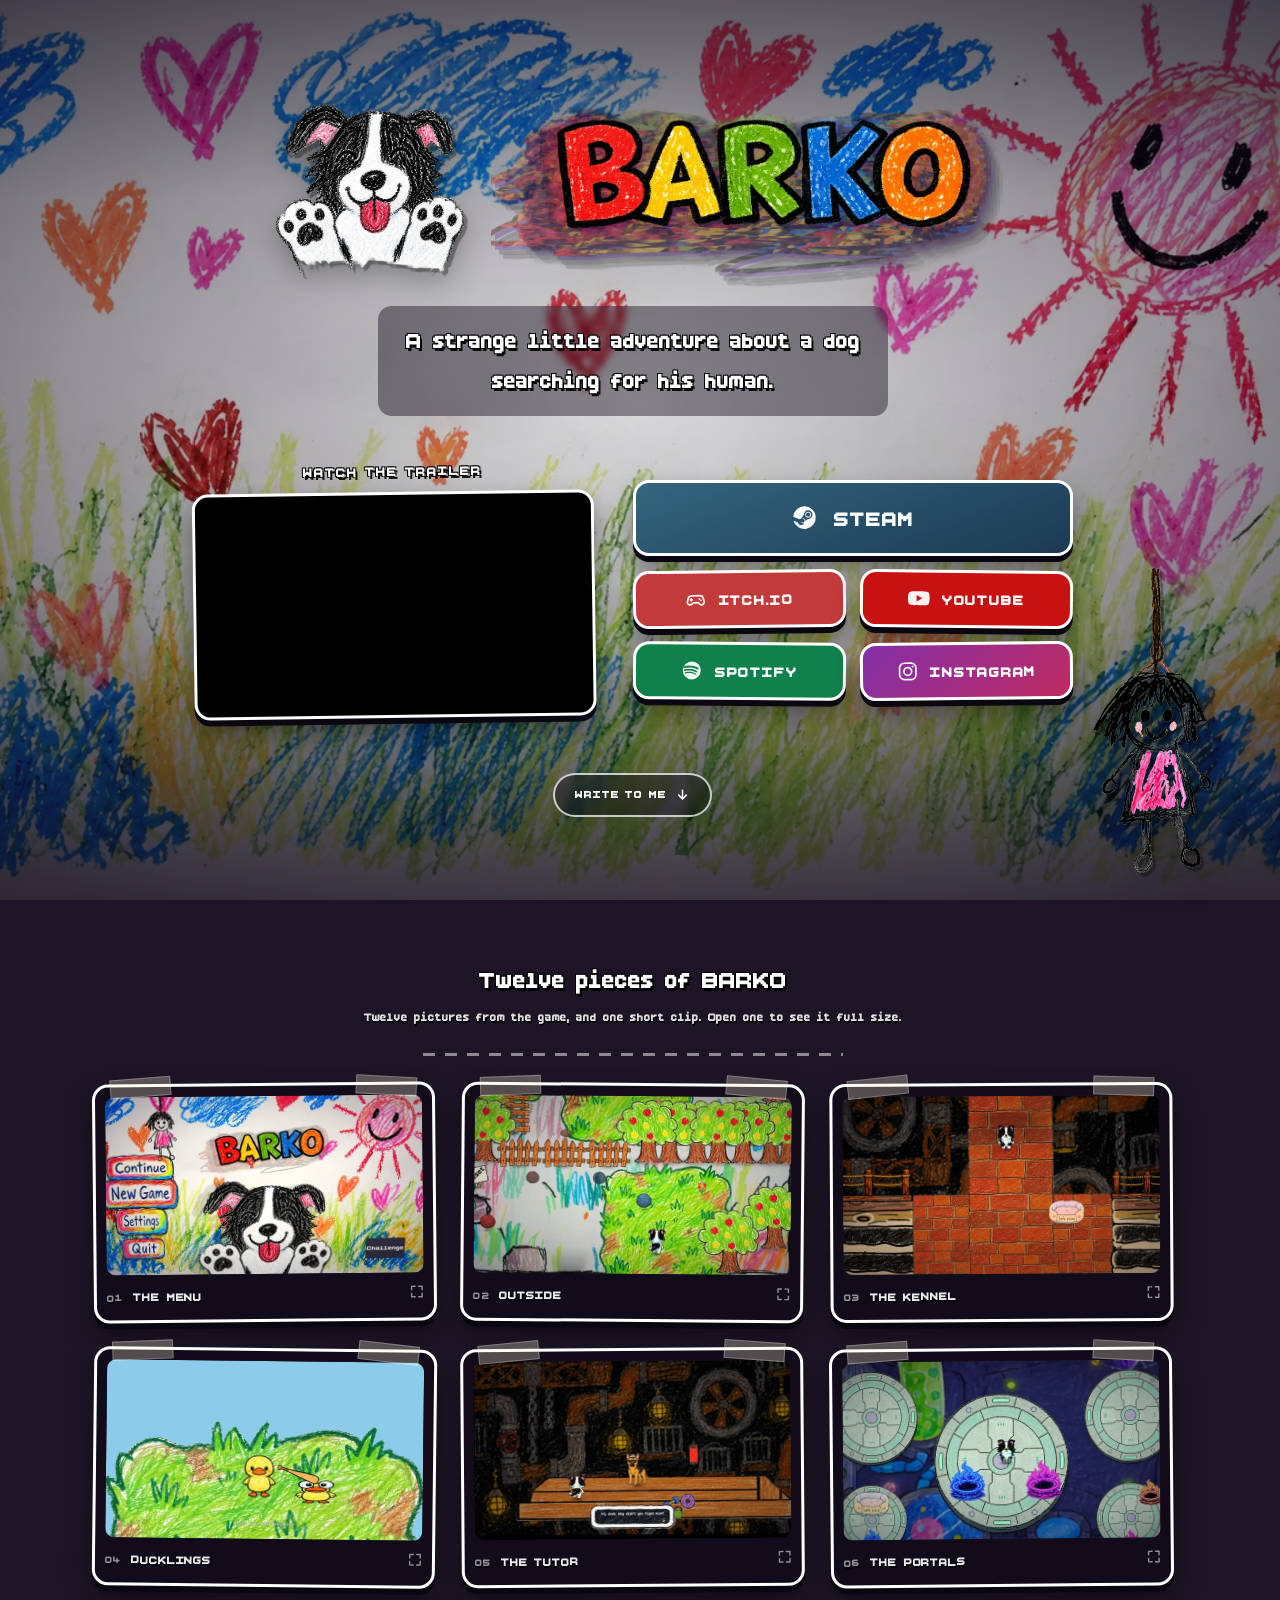
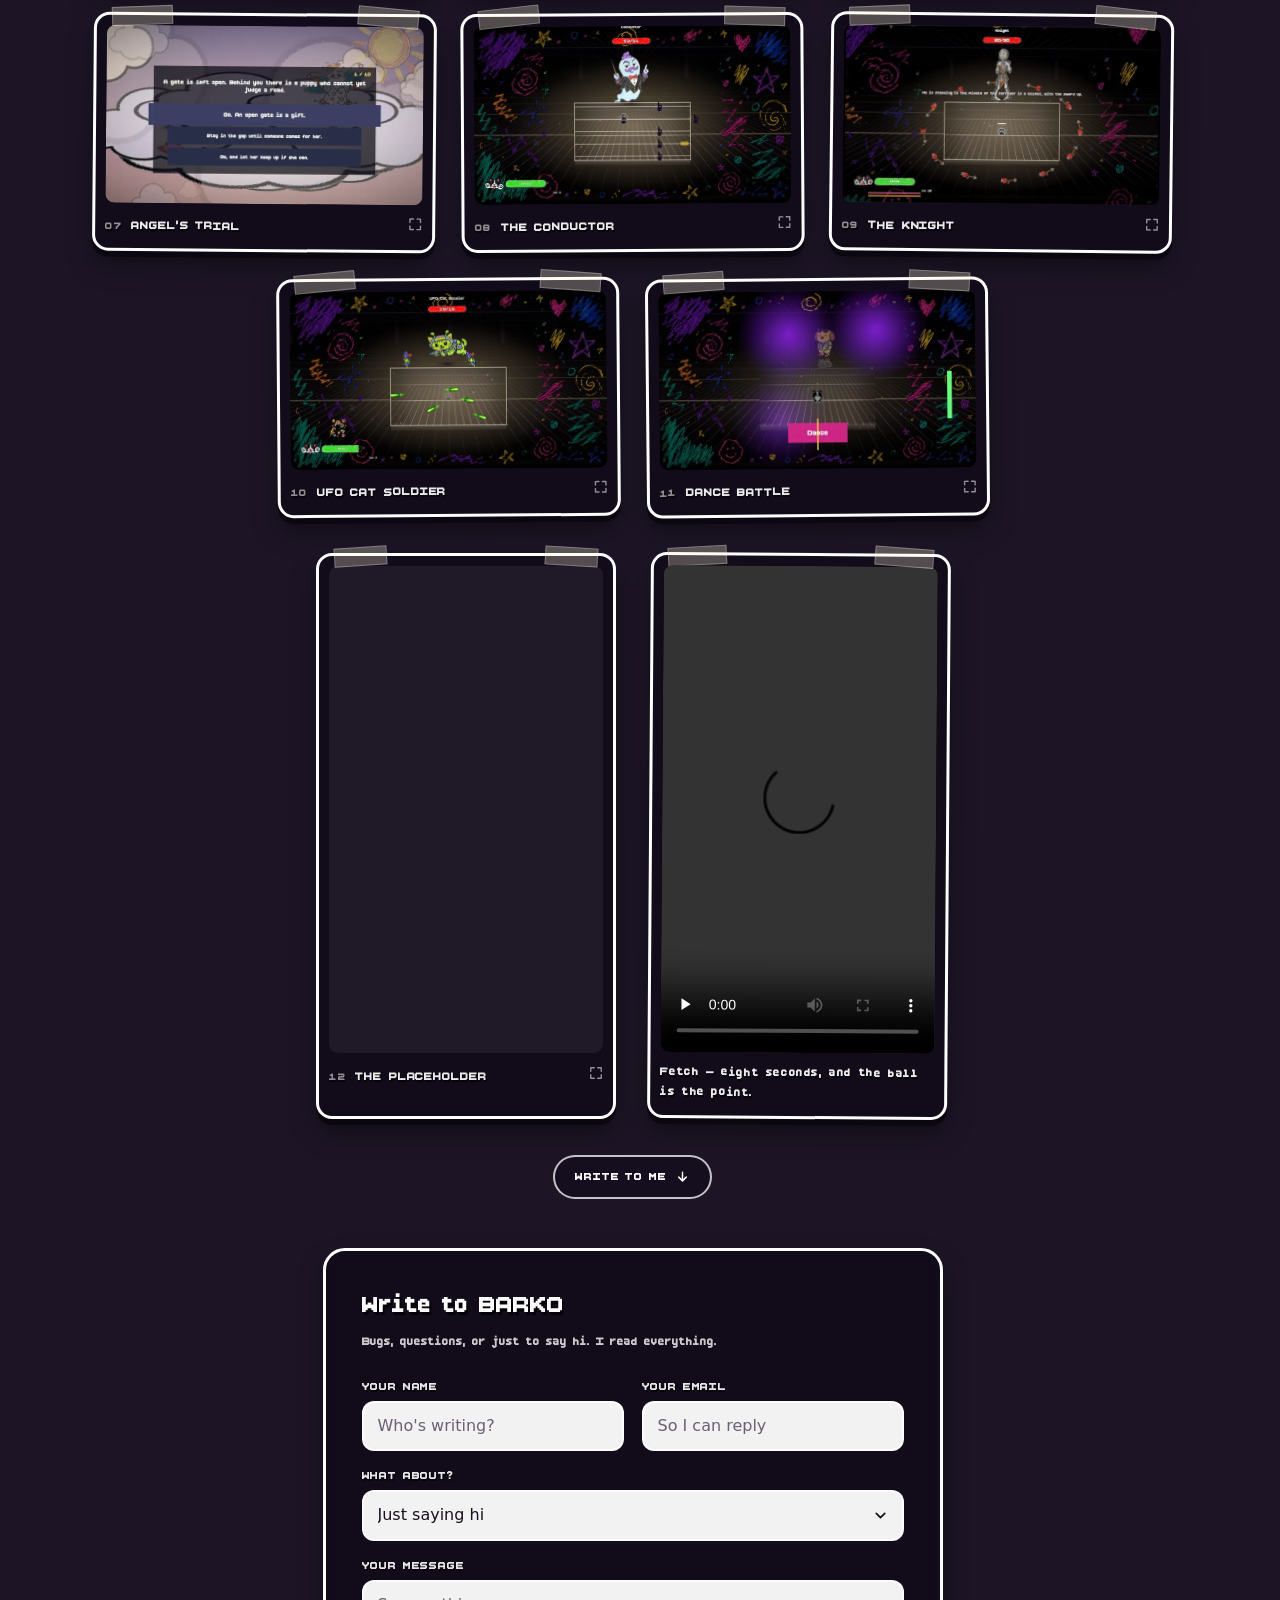
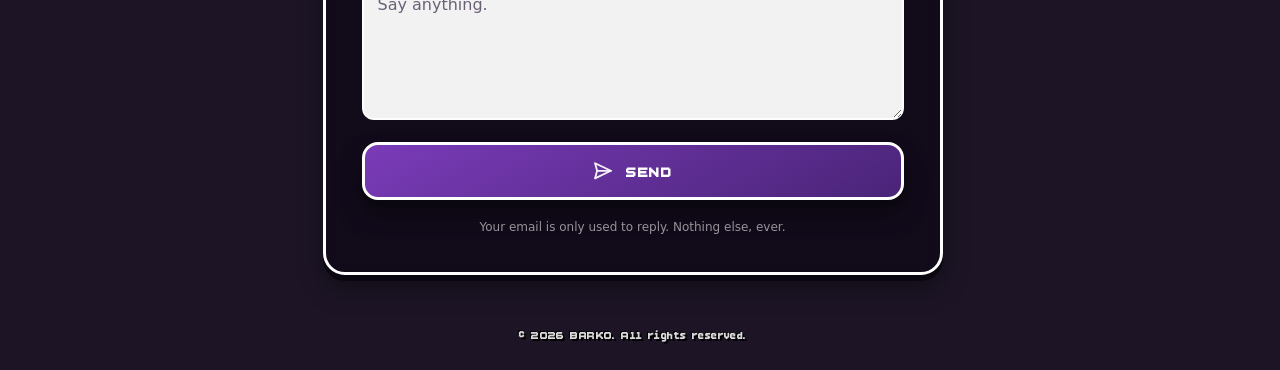
==== commit 7db7021f: "Il Placeholder si vede intero, in verticale Era ritagliato a 16:9 e ne restava un terzo. Ora sta acc" ====
--- a/index.html
+++ b/index.html
@@ -182,18 +182,16 @@
 
     <!-- =====================================================
          GALLERIA
-         Dodici schermate 16:9. Ogni riquadro e' soltanto un
+         Undici schermate 16:9, piu' due pezzi verticali sotto. Ogni riquadro e' soltanto un
          link all'immagine grande: senza JavaScript funziona
          lo stesso, il browser la apre in una scheda nuova.
          Con JavaScript app.js costruisce un <dialog> nativo
          e mostra la stessa immagine qui dentro.
 
-         Dodici e non tredici, e nessuna scheda a riga intera:
-         dodici si divide esatto in 4x3, 6x2 e 12x1, quindi
-         nessuna riga resta monca a nessuna larghezza. Se un
-         giorno il numero cambia, o si torna a una scheda
-         .shots__cell--lead o se ne toglie una, in modo che
-         (schede - righe intere) resti divisibile per 3 e per 2.
+         La griglia e' a flex e non a colonne rigide: l'ultima
+         riga incompleta si centra da sola, quindi il numero di
+         schermate non e' piu' un vincolo da ricordare quando se
+         ne aggiunge o se ne toglie una.
          ===================================================== -->
 
     <section class="shots" id="shots" aria-labelledby="shots-title">
@@ -353,129 +351,134 @@
             </li>
 
             <li class="shots__cell">
-                <a class="shot" href="assets/shots/08-placeholder-1080.jpg" target="_blank" rel="noopener"
-                   data-cap="The Placeholder — a boss that is a red rectangle. It wobbles. That is the whole animation.">
-                    <picture>
-                        <source type="image/webp"
-                                srcset="assets/shots/08-placeholder-640.webp 640w, assets/shots/08-placeholder-1080.webp 1080w"
-                                sizes="(min-width: 1600px) 372px, (min-width: 901px) 320px, (min-width: 621px) 44vw, calc(100vw - 58px)">
-                        <img class="shot__img" src="assets/shots/08-placeholder-640.jpg"
-                             srcset="assets/shots/08-placeholder-640.jpg 640w, assets/shots/08-placeholder-1080.jpg 1080w"
-                             sizes="(min-width: 1600px) 372px, (min-width: 901px) 320px, (min-width: 621px) 44vw, calc(100vw - 58px)"
-                             width="1080" height="608" loading="lazy" decoding="async"
-                             alt="A boss fight against a plain red rectangle titled The Placeholder, tilted slightly, floating over a dark grid arena under a full health bar reading thirty-two of thirty-two.">
+                <a class="shot" href="assets/shots/08-conductor-1280.jpg" target="_blank" rel="noopener"
+                   data-cap="The Conductor — a ghost with a baton, and a stave full of trouble.">
+                    <picture>
+                        <source type="image/webp"
+                                srcset="assets/shots/08-conductor-640.webp 640w, assets/shots/08-conductor-1280.webp 1280w, assets/shots/08-conductor-1920.webp 1920w"
+                                sizes="(min-width: 1600px) 372px, (min-width: 901px) 320px, (min-width: 621px) 44vw, calc(100vw - 58px)">
+                        <img class="shot__img" src="assets/shots/08-conductor-640.jpg"
+                             srcset="assets/shots/08-conductor-640.jpg 640w, assets/shots/08-conductor-1280.jpg 1280w"
+                             sizes="(min-width: 1600px) 372px, (min-width: 901px) 320px, (min-width: 621px) 44vw, calc(100vw - 58px)"
+                             width="1920" height="1080" loading="lazy" decoding="async"
+                             alt="Boss fight against the Conductor. A ghost in a purple top hat and bow tie waves two batons above the arena, which is drawn as a five-line musical staff with note-shaped projectiles sliding along it. Health reads 53 of 54.">
                     </picture>
                     <span class="shot__cap">
                         <span class="shot__no" aria-hidden="true">08</span>
-                        <span class="shot__name">The Placeholder</span>
+                        <span class="shot__name">The Conductor</span>
                         <span class="visually-hidden">— open full size, picture 8 of 12</span>
                     </span>
                 </a>
             </li>
 
             <li class="shots__cell">
-                <a class="shot" href="assets/shots/09-conductor-1280.jpg" target="_blank" rel="noopener"
-                   data-cap="The Conductor — a ghost with a baton, and a stave full of trouble.">
-                    <picture>
-                        <source type="image/webp"
-                                srcset="assets/shots/09-conductor-640.webp 640w, assets/shots/09-conductor-1280.webp 1280w, assets/shots/09-conductor-1920.webp 1920w"
-                                sizes="(min-width: 1600px) 372px, (min-width: 901px) 320px, (min-width: 621px) 44vw, calc(100vw - 58px)">
-                        <img class="shot__img" src="assets/shots/09-conductor-640.jpg"
-                             srcset="assets/shots/09-conductor-640.jpg 640w, assets/shots/09-conductor-1280.jpg 1280w"
-                             sizes="(min-width: 1600px) 372px, (min-width: 901px) 320px, (min-width: 621px) 44vw, calc(100vw - 58px)"
-                             width="1920" height="1080" loading="lazy" decoding="async"
-                             alt="Boss fight against the Conductor. A ghost in a purple top hat and bow tie waves two batons above the arena, which is drawn as a five-line musical staff with note-shaped projectiles sliding along it. Health reads 53 of 54.">
+                <a class="shot" href="assets/shots/09-knight-1280.jpg" target="_blank" rel="noopener"
+                   data-cap="The Knight — arrows from every side, and nowhere that isn't somewhere.">
+                    <picture>
+                        <source type="image/webp"
+                                srcset="assets/shots/09-knight-640.webp 640w, assets/shots/09-knight-1280.webp 1280w, assets/shots/09-knight-1920.webp 1920w"
+                                sizes="(min-width: 1600px) 372px, (min-width: 901px) 320px, (min-width: 621px) 44vw, calc(100vw - 58px)">
+                        <img class="shot__img" src="assets/shots/09-knight-640.jpg"
+                             srcset="assets/shots/09-knight-640.jpg 640w, assets/shots/09-knight-1280.jpg 1280w"
+                             sizes="(min-width: 1600px) 372px, (min-width: 901px) 320px, (min-width: 621px) 44vw, calc(100vw - 58px)"
+                             width="1920" height="1080" loading="lazy" decoding="async"
+                             alt="A boss fight against a knight in white armour standing over the arena with the sword up, while crayon arrows fly in from every direction across the dark neon floor.">
                     </picture>
                     <span class="shot__cap">
                         <span class="shot__no" aria-hidden="true">09</span>
-                        <span class="shot__name">The Conductor</span>
+                        <span class="shot__name">The Knight</span>
                         <span class="visually-hidden">— open full size, picture 9 of 12</span>
                     </span>
                 </a>
             </li>
 
             <li class="shots__cell">
-                <a class="shot" href="assets/shots/10-knight-1280.jpg" target="_blank" rel="noopener"
-                   data-cap="The Knight — arrows from every side, and nowhere that isn't somewhere.">
-                    <picture>
-                        <source type="image/webp"
-                                srcset="assets/shots/10-knight-640.webp 640w, assets/shots/10-knight-1280.webp 1280w, assets/shots/10-knight-1920.webp 1920w"
-                                sizes="(min-width: 1600px) 372px, (min-width: 901px) 320px, (min-width: 621px) 44vw, calc(100vw - 58px)">
-                        <img class="shot__img" src="assets/shots/10-knight-640.jpg"
-                             srcset="assets/shots/10-knight-640.jpg 640w, assets/shots/10-knight-1280.jpg 1280w"
-                             sizes="(min-width: 1600px) 372px, (min-width: 901px) 320px, (min-width: 621px) 44vw, calc(100vw - 58px)"
-                             width="1920" height="1080" loading="lazy" decoding="async"
-                             alt="A boss fight against a knight in white armour standing over the arena with the sword up, while crayon arrows fly in from every direction across the dark neon floor.">
+                <a class="shot" href="assets/shots/10-ufo-cat-1280.jpg" target="_blank" rel="noopener"
+                   data-cap="UFO Cat Soldier — a green cat with two guns. Nobody explains it.">
+                    <picture>
+                        <source type="image/webp"
+                                srcset="assets/shots/10-ufo-cat-640.webp 640w, assets/shots/10-ufo-cat-1280.webp 1280w, assets/shots/10-ufo-cat-1920.webp 1920w"
+                                sizes="(min-width: 1600px) 372px, (min-width: 901px) 320px, (min-width: 621px) 44vw, calc(100vw - 58px)">
+                        <img class="shot__img" src="assets/shots/10-ufo-cat-640.jpg"
+                             srcset="assets/shots/10-ufo-cat-640.jpg 640w, assets/shots/10-ufo-cat-1280.jpg 1280w"
+                             sizes="(min-width: 1600px) 372px, (min-width: 901px) 320px, (min-width: 621px) 44vw, calc(100vw - 58px)"
+                             width="1920" height="1080" loading="lazy" decoding="async"
+                             alt="Boss fight against the UFO Cat Soldier. A green alien cat in a space helmet holds a gun in each paw and fires bright green bullets across the arena. Health reads 19 of 19.">
                     </picture>
                     <span class="shot__cap">
                         <span class="shot__no" aria-hidden="true">10</span>
-                        <span class="shot__name">The Knight</span>
+                        <span class="shot__name">UFO Cat Soldier</span>
                         <span class="visually-hidden">— open full size, picture 10 of 12</span>
                     </span>
                 </a>
             </li>
 
             <li class="shots__cell">
-                <a class="shot" href="assets/shots/11-ufo-cat-1280.jpg" target="_blank" rel="noopener"
-                   data-cap="UFO Cat Soldier — a green cat with two guns. Nobody explains it.">
-                    <picture>
-                        <source type="image/webp"
-                                srcset="assets/shots/11-ufo-cat-640.webp 640w, assets/shots/11-ufo-cat-1280.webp 1280w, assets/shots/11-ufo-cat-1920.webp 1920w"
-                                sizes="(min-width: 1600px) 372px, (min-width: 901px) 320px, (min-width: 621px) 44vw, calc(100vw - 58px)">
-                        <img class="shot__img" src="assets/shots/11-ufo-cat-640.jpg"
-                             srcset="assets/shots/11-ufo-cat-640.jpg 640w, assets/shots/11-ufo-cat-1280.jpg 1280w"
-                             sizes="(min-width: 1600px) 372px, (min-width: 901px) 320px, (min-width: 621px) 44vw, calc(100vw - 58px)"
-                             width="1920" height="1080" loading="lazy" decoding="async"
-                             alt="Boss fight against the UFO Cat Soldier. A green alien cat in a space helmet holds a gun in each paw and fires bright green bullets across the arena. Health reads 19 of 19.">
+                <a class="shot" href="assets/shots/11-dance-1280.jpg" target="_blank" rel="noopener"
+                   data-cap="Dance battle — hit the bar on the beat. The floor is watching.">
+                    <picture>
+                        <source type="image/webp"
+                                srcset="assets/shots/11-dance-640.webp 640w, assets/shots/11-dance-1280.webp 1280w, assets/shots/11-dance-1920.webp 1920w"
+                                sizes="(min-width: 1600px) 372px, (min-width: 901px) 320px, (min-width: 621px) 44vw, calc(100vw - 58px)">
+                        <img class="shot__img" src="assets/shots/11-dance-640.jpg"
+                             srcset="assets/shots/11-dance-640.jpg 640w, assets/shots/11-dance-1280.jpg 1280w"
+                             sizes="(min-width: 1600px) 372px, (min-width: 901px) 320px, (min-width: 621px) 44vw, calc(100vw - 58px)"
+                             width="1920" height="1080" loading="lazy" decoding="async"
+                             alt="A dance battle on a glowing purple floor. A big dog in a patterned shirt stands under a spotlight facing BARKO, with a pink timing bar labelled Dance and a moving marker at the bottom of the screen and a green meter down the right side.">
                     </picture>
                     <span class="shot__cap">
                         <span class="shot__no" aria-hidden="true">11</span>
-                        <span class="shot__name">UFO Cat Soldier</span>
+                        <span class="shot__name">Dance battle</span>
                         <span class="visually-hidden">— open full size, picture 11 of 12</span>
                     </span>
                 </a>
             </li>
 
-            <li class="shots__cell">
-                <a class="shot" href="assets/shots/12-dance-1280.jpg" target="_blank" rel="noopener"
-                   data-cap="Dance battle — hit the bar on the beat. The floor is watching.">
-                    <picture>
-                        <source type="image/webp"
-                                srcset="assets/shots/12-dance-640.webp 640w, assets/shots/12-dance-1280.webp 1280w, assets/shots/12-dance-1920.webp 1920w"
-                                sizes="(min-width: 1600px) 372px, (min-width: 901px) 320px, (min-width: 621px) 44vw, calc(100vw - 58px)">
-                        <img class="shot__img" src="assets/shots/12-dance-640.jpg"
-                             srcset="assets/shots/12-dance-640.jpg 640w, assets/shots/12-dance-1280.jpg 1280w"
-                             sizes="(min-width: 1600px) 372px, (min-width: 901px) 320px, (min-width: 621px) 44vw, calc(100vw - 58px)"
-                             width="1920" height="1080" loading="lazy" decoding="async"
-                             alt="A dance battle on a glowing purple floor. A big dog in a patterned shirt stands under a spotlight facing BARKO, with a pink timing bar labelled Dance and a moving marker at the bottom of the screen and a green meter down the right side.">
-                    </picture>
-                    <span class="shot__cap">
-                        <span class="shot__no" aria-hidden="true">12</span>
-                        <span class="shot__name">Dance battle</span>
-                        <span class="visually-hidden">— open full size, picture 12 of 12</span>
-                    </span>
-                </a>
-            </li>
-
         </ul>
 
-        <!-- Il video sta fuori dalla griglia di proposito: e'
-             girato in verticale (1080x1920), e dentro una cella
-             16:9 se ne vedrebbe un terzo. Qui tiene la sua forma.
-             preload="none": da fermo non scarica un byte, gli
-             8,6 MB partono solo se qualcuno preme play. Non c'e'
-             un'immagine di copertina perche' il primo fotogramma
-             del filmato e' quasi nero: per averne una servirebbe
-             estrarre un fotogramma a meta' clip e salvarlo come
-             poster. -->
-
-        <figure class="clip">
-            <video class="clip__video"
-                   src="assets/shots/fetch-tennisball.mp4"
-                   controls preload="none" playsinline
-                   width="1080" height="1920"></video>
-            <figcaption class="clip__cap">Fetch — eight seconds, and the ball is the point.</figcaption>
-        </figure>
+        <!-- =====================================================
+             IN FORMATO TELEFONO
+             Due pezzi girati in verticale: la battaglia col
+             Placeholder (1080x1920) e la clip del riporto.
+             Stanno fuori dalla griglia di proposito, perche'
+             dentro una cella 16:9 se ne vedrebbe un terzo.
+             Qui tengono la loro forma e non si taglia niente.
+             ===================================================== -->
+
+        <div class="tall">
+
+            <a class="shot shot--tall" href="assets/shots/12-placeholder-1080.jpg" target="_blank" rel="noopener"
+               data-cap="The Placeholder — a boss that is a red rectangle. It wobbles. That is the whole animation.">
+                <picture>
+                    <source type="image/webp"
+                            srcset="assets/shots/12-placeholder-540.webp 540w, assets/shots/12-placeholder-1080.webp 1080w"
+                            sizes="(min-width: 621px) 274px, calc(100vw - 58px)">
+                    <img class="shot__img" src="assets/shots/12-placeholder-540.jpg"
+                         srcset="assets/shots/12-placeholder-540.jpg 540w, assets/shots/12-placeholder-1080.jpg 1080w"
+                         sizes="(min-width: 621px) 274px, calc(100vw - 58px)"
+                         width="1080" height="1920" loading="lazy" decoding="async"
+                         alt="The whole vertical screen of a boss fight against a plain red rectangle titled The Placeholder, with a full health bar reading thirty-two of thirty-two above it and the line: it wobbles, that is the whole animation. Below it ten replies wait in two rows — acknowledge it, look closer, file a bug, show off, give it feedback, offer it something, ask about it, look through it, bark, let it go — over a dark grid arena.">
+                </picture>
+                <span class="shot__cap">
+                    <span class="shot__no" aria-hidden="true">12</span>
+                    <span class="shot__name">The Placeholder</span>
+                    <span class="visually-hidden">— open full size, picture 12 of 12</span>
+                </span>
+            </a>
+
+            <!-- preload="none": da fermo non scarica un byte, gli
+                 8,6 MB partono solo se qualcuno preme play. Non c'e'
+                 un'immagine di copertina perche' il primo fotogramma
+                 del filmato e' quasi nero. -->
+            <figure class="clip">
+                <video class="clip__video"
+                       src="assets/shots/fetch-tennisball.mp4"
+                       controls preload="none" playsinline
+                       width="1080" height="1920"></video>
+                <figcaption class="clip__cap">Fetch — eight seconds, and the ball is the point.</figcaption>
+            </figure>
+
+        </div>
 
         <!-- Chi ha appena scorso dodici schermate su un telefono
              non deve cercare il modulo: glielo diamo qui. Riusa
--- a/style.css
+++ b/style.css
@@ -969,11 +969,27 @@
    esatti in 4x3, 6x2 o 12x1. Nessuna riga monca, mai. */
 
 .shots__grid {
-    display: grid;
-    grid-template-columns: repeat(3, minmax(0, 1fr));
-    gap: clamp(14px, 2.2vw, 26px);
+    /* Il passo sta in una variabile perche' la larghezza delle
+       schede si calcola da lui: cambiarlo in un @media basta,
+       le schede seguono da sole. */
+    --gap: clamp(14px, 2.2vw, 26px);
+
+    display: flex;
+    flex-wrap: wrap;
+    justify-content: center;
+    gap: var(--gap);
 
     list-style: none;
+}
+
+/* Flex e non Grid: con una griglia rigida l'ultima riga incompleta
+   lascia un buco a destra, e il numero di schermate cambia ogni
+   volta che ne aggiungi o togli una. Cosi' l'ultima riga si centra
+   da sola e il conto non e' piu' un vincolo da ricordare. */
+
+.shots__cell {
+    flex: 0 1 calc((100% - 2 * var(--gap)) / 3);
+    min-width: 0;
 }
 
 /* role="list" nell'HTML serve perché Safari toglie la
@@ -984,7 +1000,7 @@
    colonna implicita e far scorrere la pagina di lato.
    È la trappola classica delle griglie con celle larghe. */
 .shots__cell--lead {
-    grid-column: 1 / -1;
+    flex-basis: 100%;
 }
 
 
@@ -1160,6 +1176,40 @@
 
 
 /* =========================================================
+   IN FORMATO TELEFONO
+   Il Placeholder e la clip sono girati in verticale. Stanno
+   affiancati sotto la griglia e tengono il loro rapporto:
+   dentro una cella 16:9 se ne vedrebbe un terzo.
+   ========================================================= */
+
+.tall {
+    /* Il conto delle colonne di auto-fit usa il MASSIMO del
+       binario: con minmax(260px, 300px) servivano 2x300 piu' il
+       passo, cioe' 614,7px, e a 667px di finestra ne restano 614.
+       Per un pixel andava a capo. Con 1fr il conto usa il minimo,
+       e il tetto di 640px sul contenitore impedisce alle due
+       schede di allontanarsi su uno schermo largo. */
+    display: grid;
+    grid-template-columns: repeat(auto-fit, minmax(240px, 1fr));
+    justify-items: center;
+    align-items: start;
+    gap: clamp(14px, 2.2vw, 26px);
+
+    max-width: 640px;
+    margin: clamp(22px, 4vh, 38px) auto 0;
+}
+
+.shot--tall {
+    width: min(300px, 100%);
+}
+
+/* 9/16 esatto come la sorgente, quindi "cover" non taglia nulla */
+.shot--tall .shot__img {
+    aspect-ratio: 9 / 16;
+}
+
+
+/* =========================================================
    LA CLIP
    Girata in verticale col telefono (1080x1920). Sta fuori
    dalla griglia e tiene la sua forma: dentro una cella 16:9
@@ -1172,7 +1222,7 @@
     position: relative;
 
     width: min(300px, 100%);
-    margin: clamp(22px, 4vh, 38px) auto 0;
+    margin: 0;
     padding: 10px 10px 12px;
 
     display: flex;
@@ -1334,19 +1384,19 @@
     min-height: 0;
 }
 
-.viewer__stage {
-    display: grid;
-    place-items: center;
-
-    width: 100%;
-    height: 100%;
-    min-width: 0;
-    min-height: 0;
-}
-
+/* Flex e non grid, di proposito: con una griglia la riga
+   automatica cresce fino al contenuto, e allora il
+   max-height: 100% dell'immagine si misura sull'altezza gia'
+   cresciuta e non vincola piu' niente. Con un contenitore
+   flex di altezza definita la percentuale si risolve sul
+   valore giusto, e un'immagine verticale resta dentro la
+   finestra invece di sfondarla. */
+
+.viewer__stage,
 .viewer__stage picture {
-    display: grid;
-    place-items: center;
+    display: flex;
+    align-items: center;
+    justify-content: center;
 
     width: 100%;
     height: 100%;
@@ -1359,7 +1409,10 @@
     height: auto;
     max-width: 100%;
     max-height: 100%;
-    aspect-ratio: 16 / 9;
+
+    /* Nessun aspect-ratio imposto: il rapporto arriva dagli
+       attributi width/height dell'immagine clonata. Imporre 16:9
+       qui schiaccerebbe il Placeholder, che e' verticale. */
 
     border: var(--border) solid var(--paper);
     border-radius: var(--radius);
@@ -1468,8 +1521,8 @@
    diventano francobolli. La prima resta a riga intera. */
 
 @media (max-width: 900px) {
-    .shots__grid {
-        grid-template-columns: repeat(2, minmax(0, 1fr));
+    .shots__cell {
+        flex-basis: calc((100% - var(--gap)) / 2);
     }
 }
 
@@ -1483,10 +1536,13 @@
     }
 
     .shots__grid {
-        grid-template-columns: minmax(0, 1fr);
         /* 20px e non 14: sotto, lo scotch di un riquadro
            finisce addosso a quello di sopra. */
-        gap: 20px;
+        --gap: 20px;
+    }
+
+    .shots__cell {
+        flex-basis: 100%;
     }
 }
 
@@ -1495,7 +1551,7 @@
 
 @media (max-width: 349px) {
     .shots__grid {
-        gap: 18px;
+        --gap: 18px;
     }
 
     .shot {
@@ -1537,7 +1593,7 @@
     }
 
     .shots__grid {
-        gap: 14px;
+        --gap: 14px;
     }
 
     .shot {
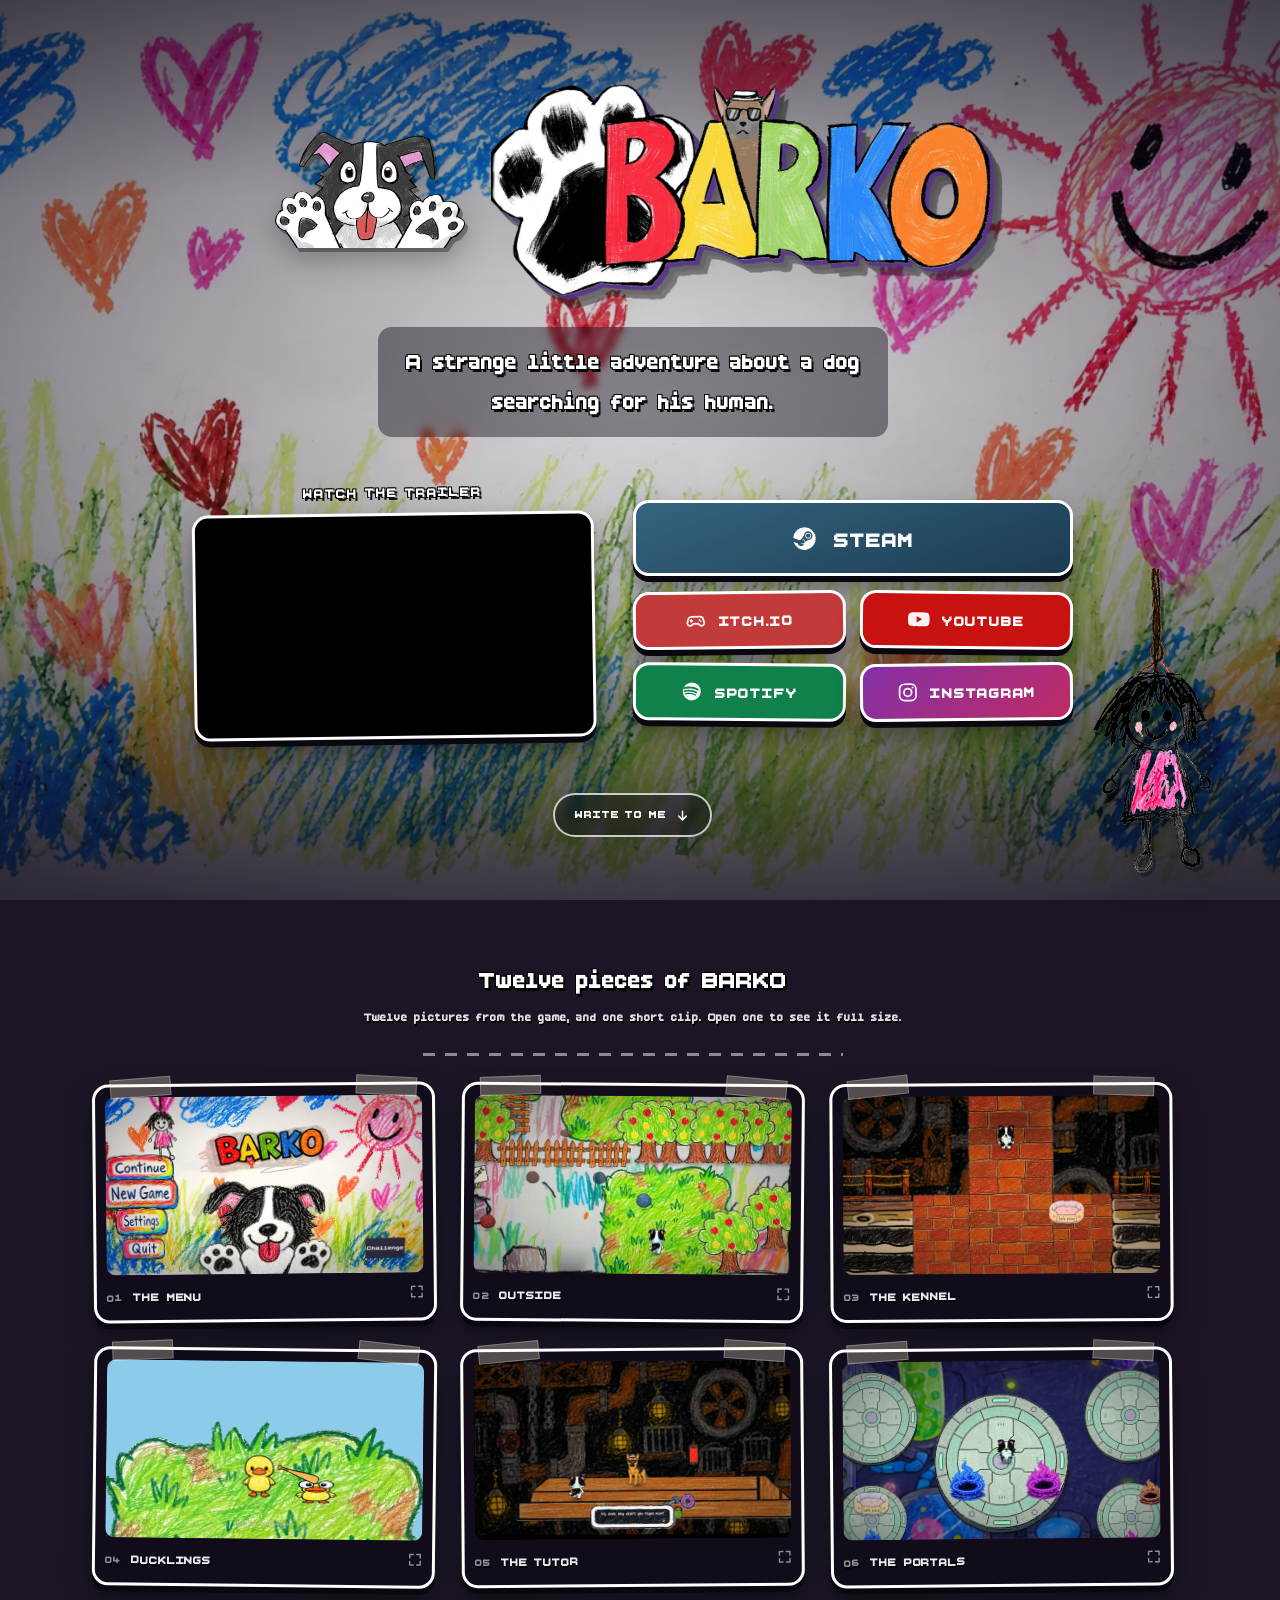
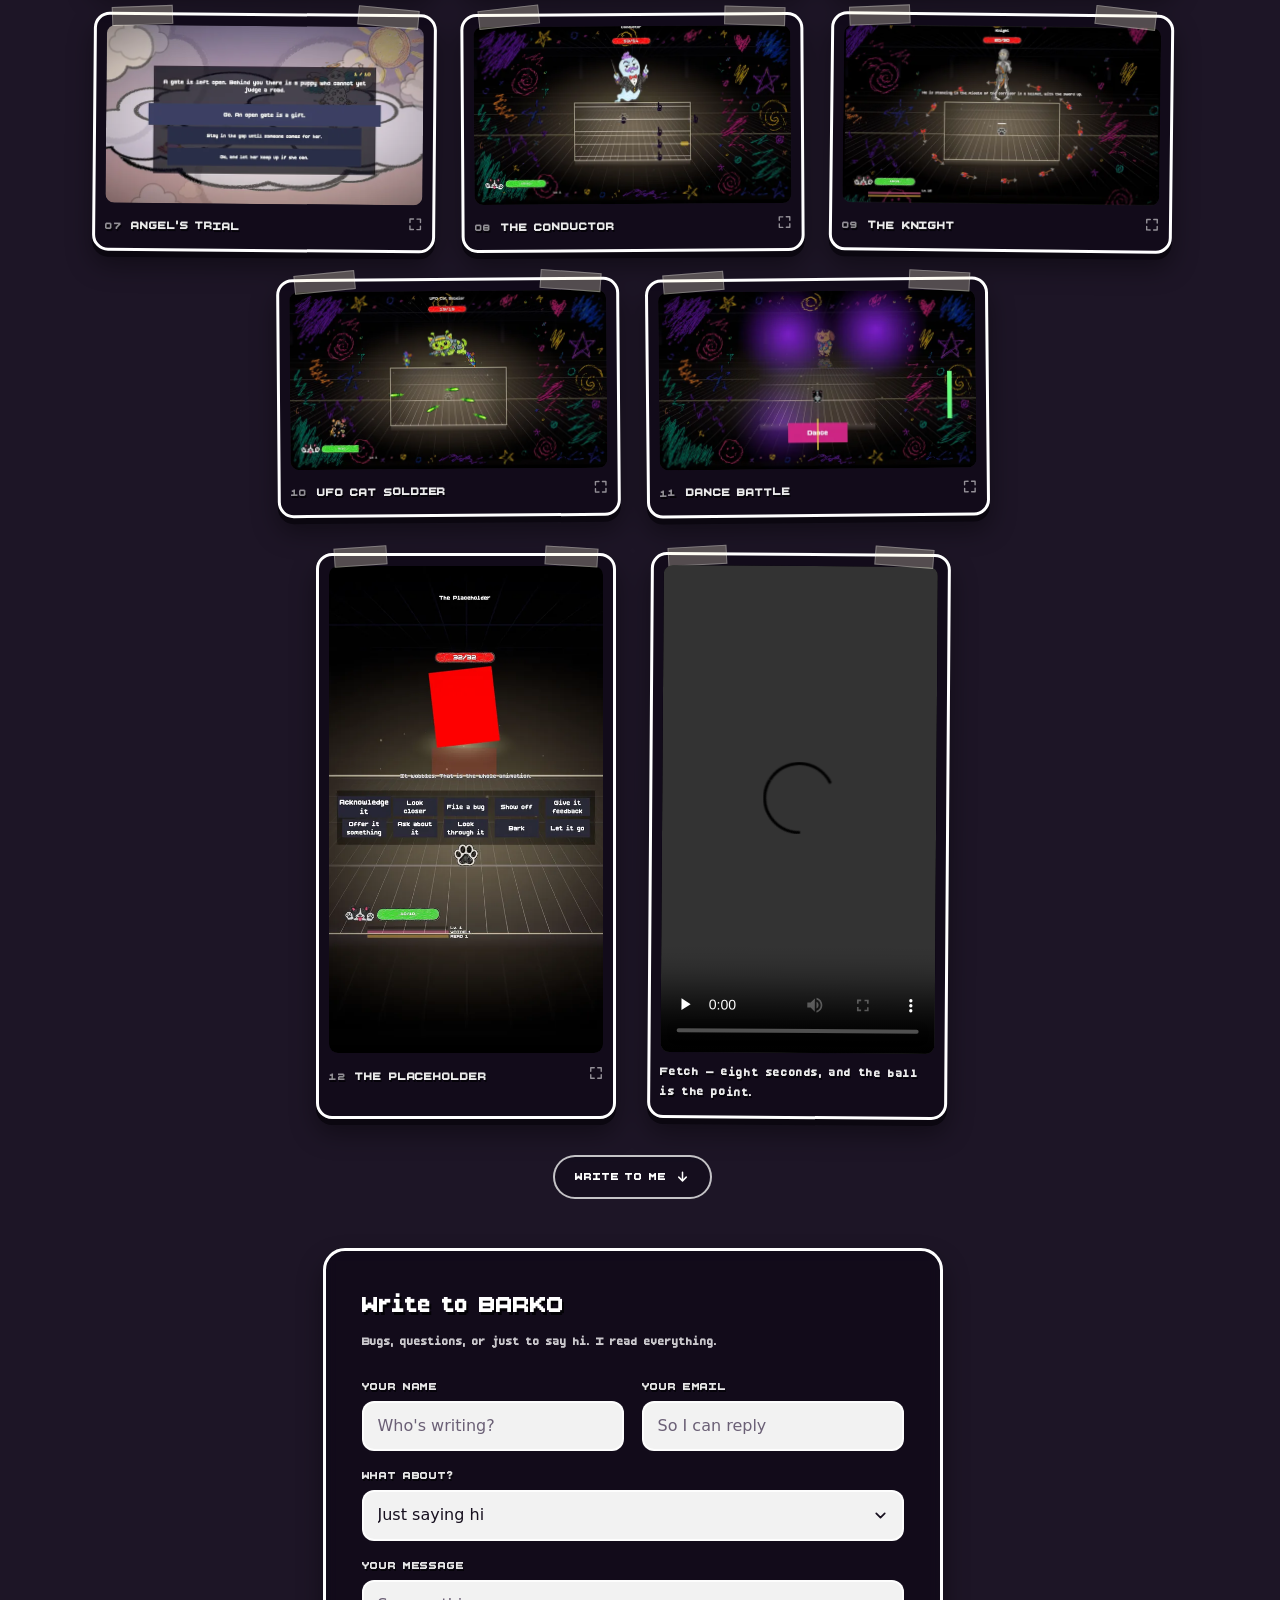
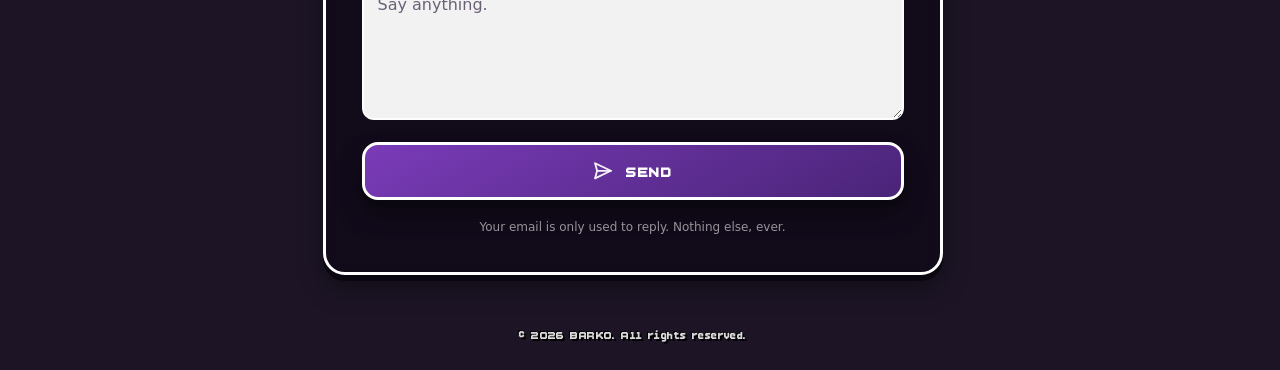
==== commit 07117f8e: "Nuovo cane e nuovo logo nella prima schermata Il logo arriva da newLogo.png, che era gia' un PNG con" ====
--- a/index.html
+++ b/index.html
@@ -86,12 +86,12 @@
             <div class="titlecard">
                 <picture class="titlecard__dog">
                     <source srcset="assets/dog.webp" type="image/webp">
-                    <img src="assets/dog.png" alt="BARKO, the dog you play as" width="480" height="431" fetchpriority="high" decoding="async">
+                    <img src="assets/dog.png" alt="BARKO, the dog you play as" width="660" height="403" fetchpriority="high" decoding="async">
                 </picture>
 
                 <picture class="titlecard__logo">
                     <source srcset="assets/title.webp" type="image/webp">
-                    <img src="assets/title.png" alt="BARKO" width="1100" height="373" fetchpriority="high" decoding="async">
+                    <img src="assets/title.png" alt="BARKO" width="1160" height="492" fetchpriority="high" decoding="async">
                 </picture>
             </div>
 
